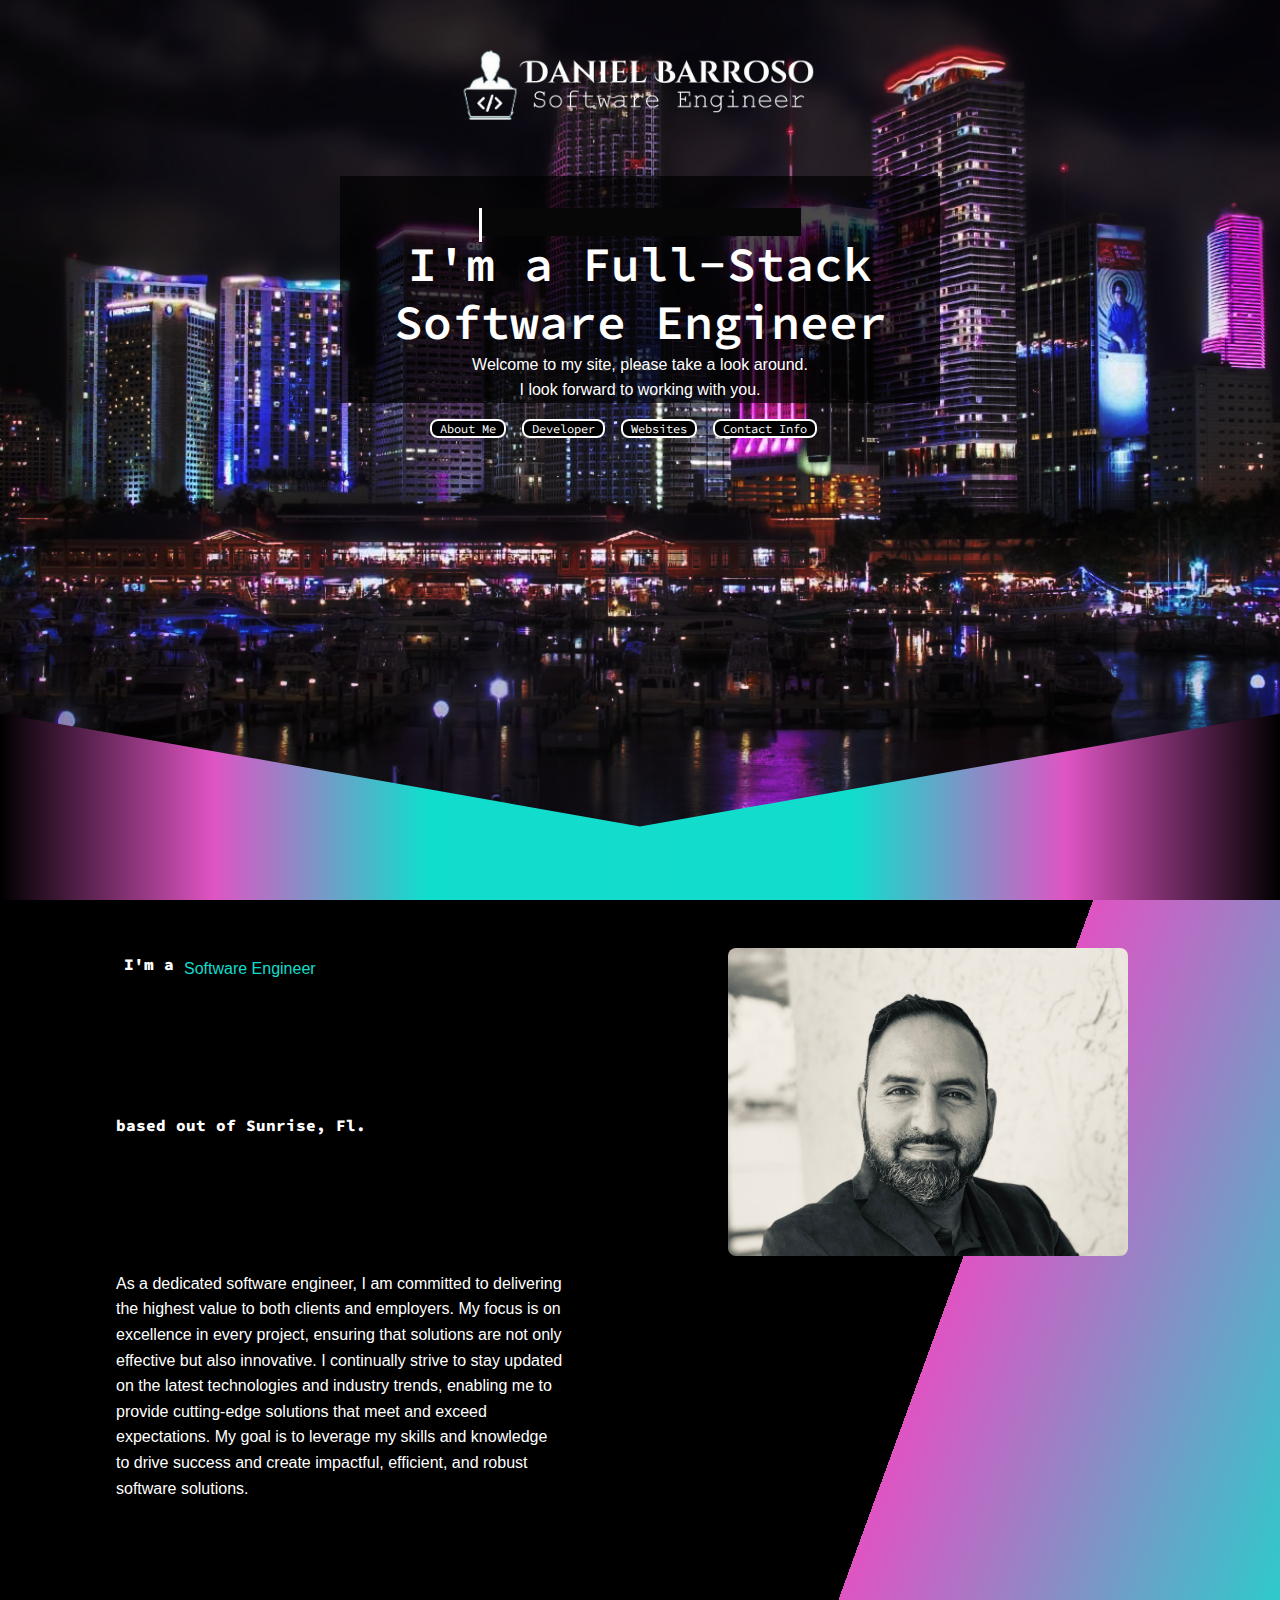
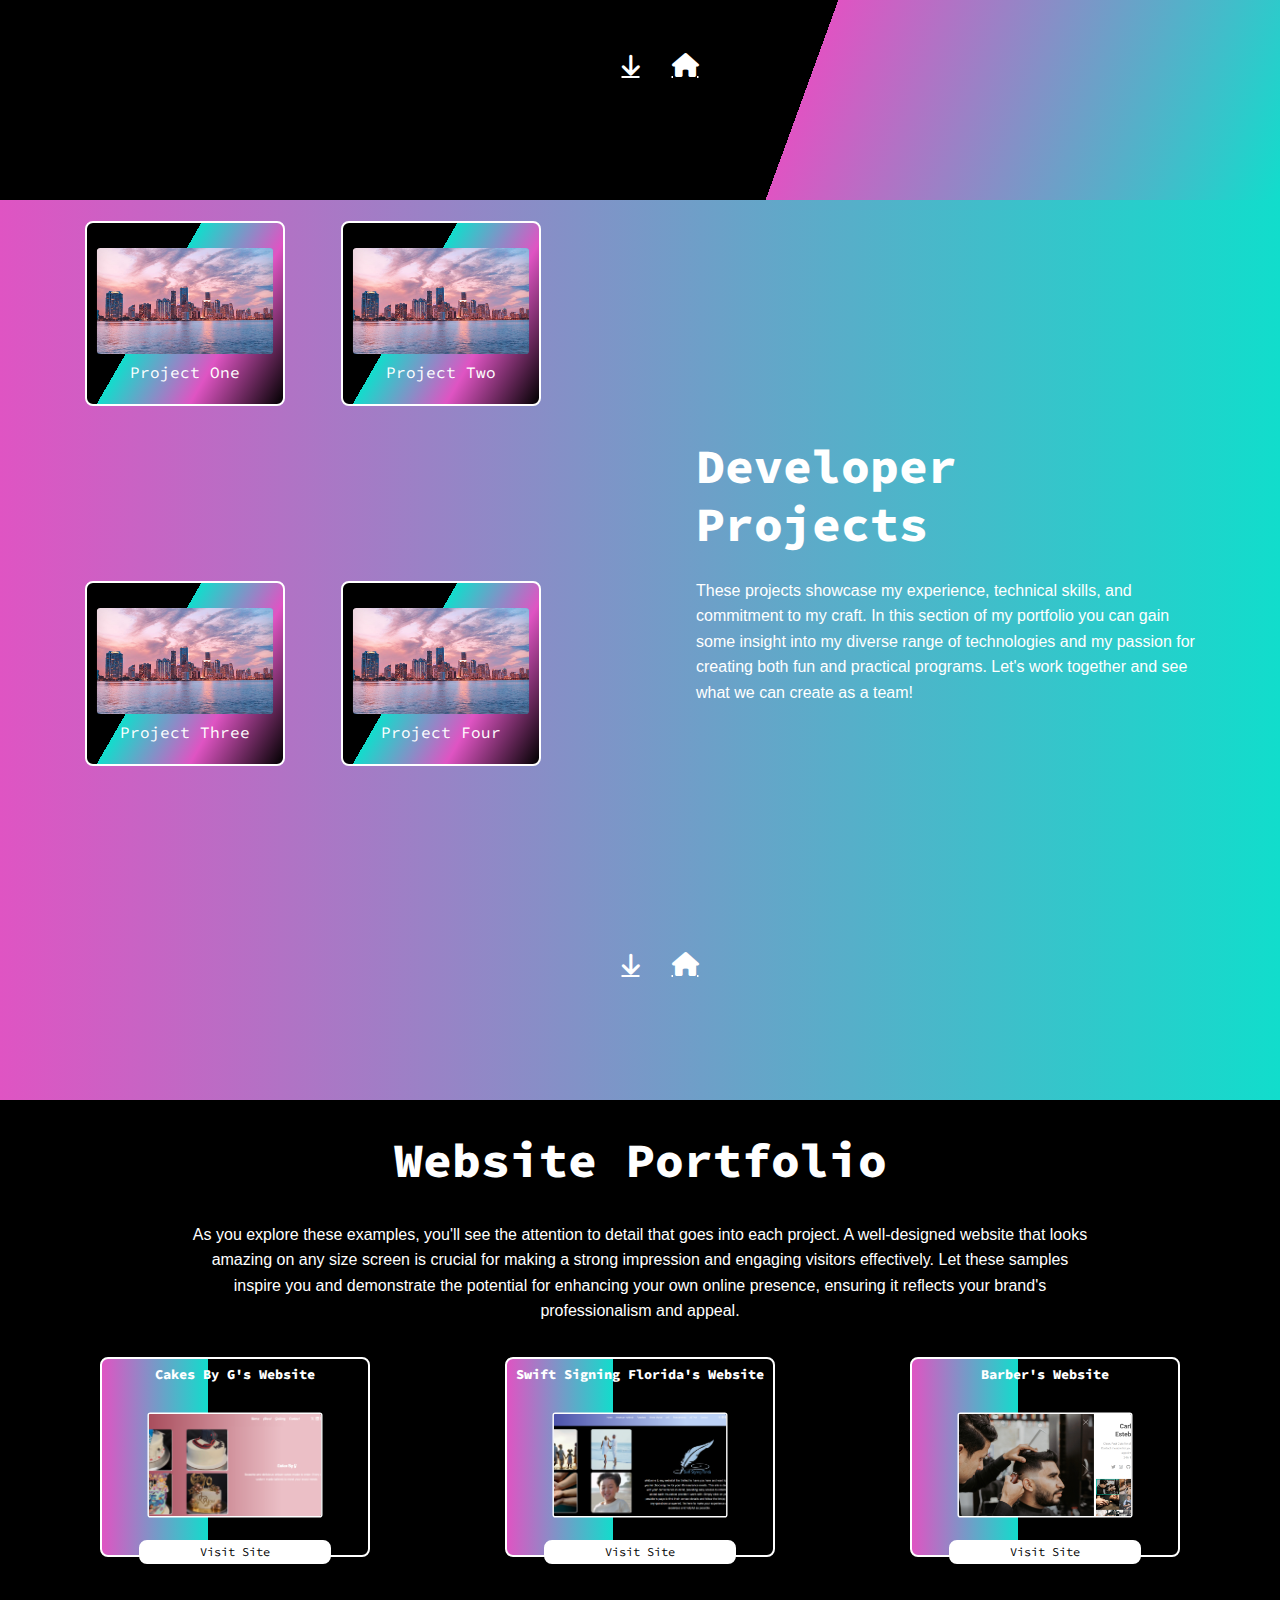
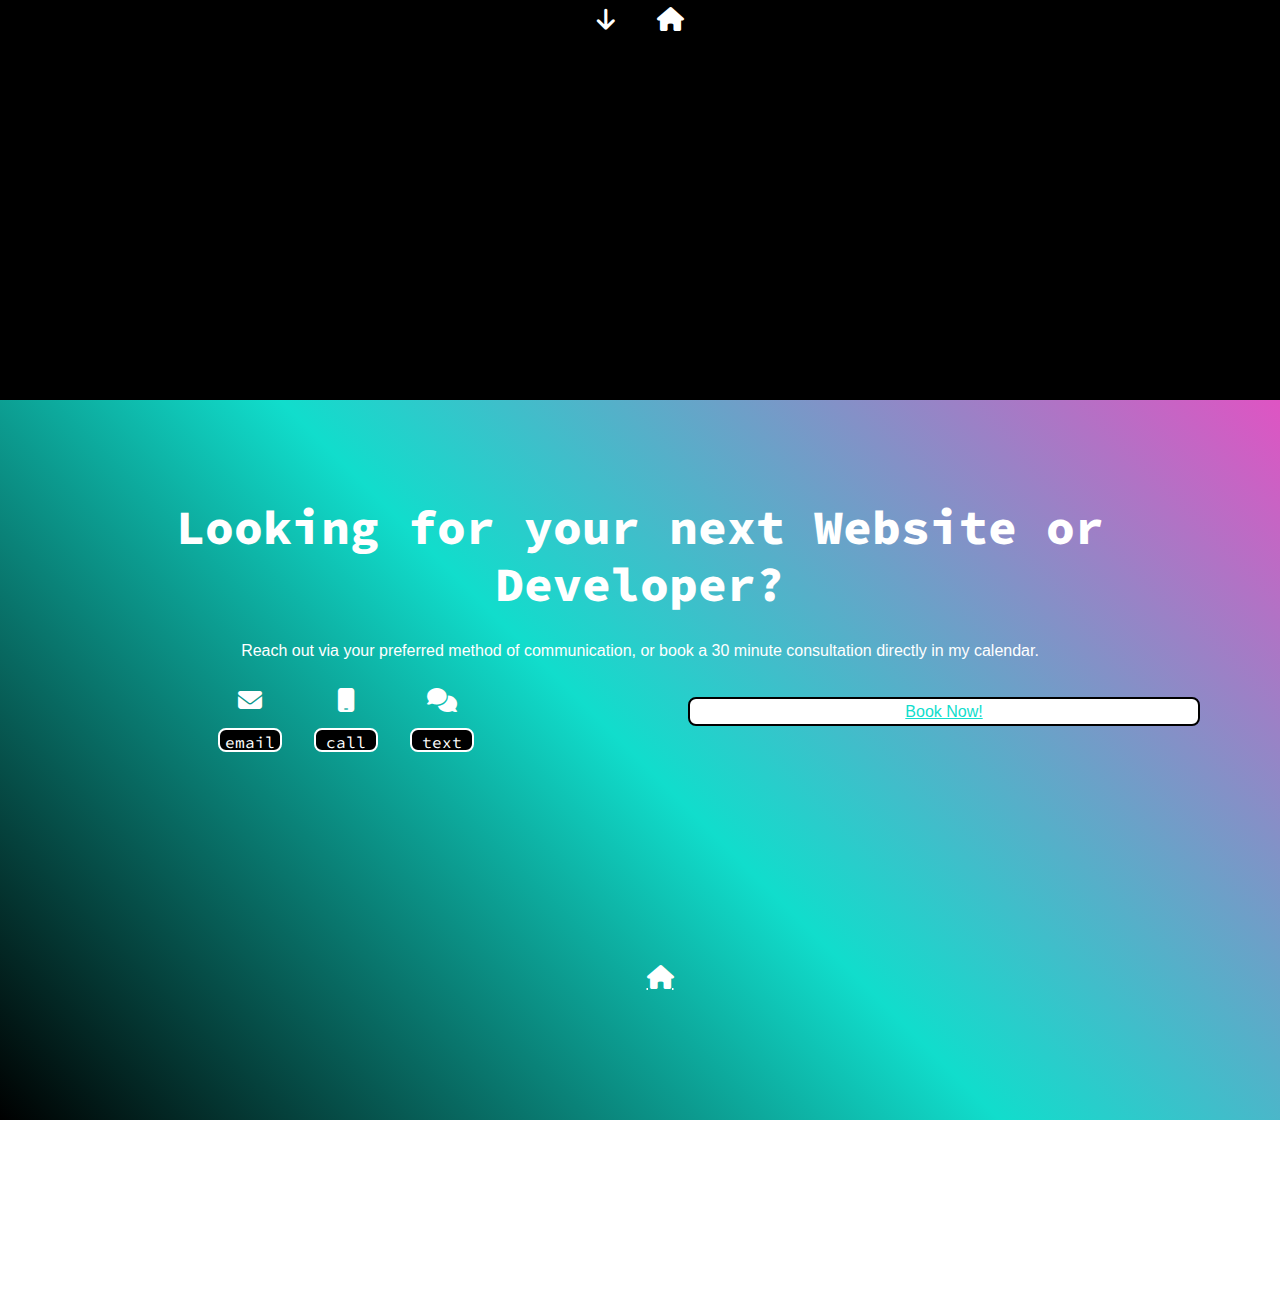
==== index.html @ e292f17e "updated 253pm 73124" ====
<!DOCTYPE HTML>
<html>
	<head>
		<title>Daniel Barroso Portfolio</title>
		<meta charset="utf-8" />
		<meta name="viewport" content="width=device-width, initial-scale=1, user-scalable=no" />
		<link rel="preconnect" href="https://fonts.googleapis.com">
		<link rel="preconnect" href="https://fonts.gstatic.com" crossorigin>
		<link href="https://fonts.googleapis.com/css2?family=Source+Code+Pro:wght@600&display=swap" rel="stylesheet">
		<link rel="stylesheet" href="https://cdnjs.cloudflare.com/ajax/libs/font-awesome/6.5.2/css/all.min.css">
		<link rel="stylesheet" href="main.css"/>
		<noscript><link rel="stylesheet" href="assets/css/noscript.css" /></noscript>
	</head>
	<body class="is-preload">

		<!-- Header -->
			<section id="header">
				<span class="myLogo"><img src="images/Software Engineer logo.png" alt=""></span>
				<div class="inner">
					<div class="flexColumn">
						<div id="typeWriterContainer">
							<h1 class="typeWriter">Hi, I'm Daniel Barroso.</h1>
							<h2>I'm a Full-Stack Software Engineer</h2>
						</div>
						<span>Welcome to my site, please take a look around.<br/>I look forward to working with you.</span>
					
					</div>
					<div>
						<ul class="actions buttonList desktopNav">
							<li><a href="#aboutMe" class="button scrolly">About Me</a></li>
							<li><a href="#developer" class="button scrolly">Developer</a></li>
							<li><a href="#website" class="button scrolly">Websites</a></li>
							<li><a href="#contactMe" class="button scrolly">Contact Info</a></li>
						</ul>
					</div>
				</div>
			</section>

		<!-- about me -->
			<section id="aboutMe">
				<div class="split">
					<div class="aboutMeLeft splitLeft">
						<div class="major autoText wrapper">
							<h2>I'm a</h2>
							<div class="words">
								<span id="teal">Software Engineer</span>
								<span id="pink">Full-Stack Developer</span>
								<span id="purple">Father</span>
								<span id="blue">Husband</span>
								<span id="teal">Website Developer</span>
								<span id="purple">Veteran</span>
								<span id="blue">Christian</span>
							</div>
								<!-- <span id="teal" style="--i:0" data-text="Software Engineer.">Software Engineer.</span>
								<span id="pink" class="tab" style="--i:1" data-text="Full-Stack Developer.">Full-Stack Developer.</span>
								<span id="purple" class="tab" style="--i:2" data-text="Father.">Father.</span>
								<span id="blue" class="tab"  style="--i:3" data-text="Husband.">Husband.</span>
								<span class="tab" style="--i:4" data-text="Website Developer.">Website Developer.<br/></span>
								<span class="tab" style="--i:5" data-text="Veteran.">Veteran.<br/></span>
								<span class="tab" style="--i:6" data-text="Christian.">Christian.<br/></span> -->
							
						</div>
						<h3>based out of Sunrise, Fl.</h3> 
						<p class="majorText">As a dedicated software engineer, I am committed to delivering the highest value to both clients and employers. My focus is on excellence in every project, ensuring that solutions are not only effective but also innovative. I continually strive to stay updated on the latest technologies and industry trends, enabling me to provide cutting-edge solutions that meet and exceed expectations. My goal is to leverage my skills and knowledge to drive success and create impactful, efficient, and robust software solutions.</p>
					</div>
					<div class="splitRight">
						<div class="imgContainer">
							<span class="image fit"><img src="images/dannyprofileimg2cropped.jpg" alt="" /></span>
						</div>
					</div>
				</div>
				<ul id="nextPageIcons">
					<li><a href="#developer" id="downArrow" class="fa fa-arrow-down"></a></li>
					<li><a href="#header" id="faHome" class="fa fa-home"></a></li>
				</ul>
			</section>

			<div class="borderShape"></div>

		<!-- developer -->
			<section id="developer" class="main style2">
				<div class="imageAndText split">
					<div class="developerContainer splitLeft">
						<div class="projectGrid">
							<div class="containerCard">
								<a href="#"><img class="cardImage" src="images/miamiSkyLine.jpg" alt="project1"></a>
								<div><a class="cardText" href="#">Project One</a>
								</div>
							</div>
							<div class="containerCard">
								<a href="#"><img class="cardImage" src="images/miamiSkyLine.jpg" alt="project1"></a>
								<div><a class="cardText" href="#">Project Two</a>
								</div>
							</div>
							<div class="containerCard">
								<a href="#"><img class="cardImage" src="images/miamiSkyLine.jpg" alt="project1"></a>
								<div><a class="cardText" href="#">Project Three</a>
								</div>
							</div>
							<div class="containerCard">
								<a href="#"><img class="cardImage" src="images/miamiSkyLine.jpg"a>
								<div><a class="cardText" href="#">Project Four</a>
								</div>
							</div>
						</div>
					</div>
					<div class="developerText splitRight">
						<h2 class="desktopNav">Developer Projects</h2>
						<p>These projects showcase my experience, technical skills, and commitment to my craft. In this section of my portfolio you can gain some insight into my diverse range of technologies and my passion for creating both fun and practical programs. Let's work together and see what we can create as a team!</p>
					</div>	
				</div>
				<ul id="nextPageIcons">
					<li><a href="#website" id="downArrow" class="fa fa-arrow-down"></a></li>
					<li><a href="#header" id="faHome" class="fa fa-home"></a></li>
				</ul>
			</section>

		<!-- website -->
			<section id="website">
				<div class="container">
					<header class="major">
						<h2>Website Portfolio</h2>
					</header>
					<p>As you explore these examples, you'll see the attention to detail that goes into each project. A well-designed website that looks amazing on any size screen is crucial for making a strong impression and engaging visitors effectively. Let these samples inspire you and demonstrate the potential for enhancing your own online presence, ensuring it reflects your brand's professionalism and appeal.  </p>
				<div class="portfolioGrid">
					<div class="websiteCard">
						<h3>Cakes By G's Website</h3></a>
						<a href="https://cakesbyg.netlify.app/"><span class="image fit"><img src="images/Screenshot 2024-07-19 142656.png" alt="" /></span></a>
						<a class="cardDescription" href="https://cakesbyg.netlify.app/">
						<a href="https://cakesbyg.netlify.app/" class="button">Visit Site</a>
					</div>
					<div class="websiteCard">
						<h3>Swift Signing Florida's Website</h3></a>
						<a href="https://swiftsigningfl.netlify.app/"><span class="image fit"><img src="images/Screenshot 2024-07-19 142632.png" alt="" /></span></a>
						<a class="cardDescription" href="https://swiftsigningfl.netlify.app/">
						<a href="https://swiftsigningfl.netlify.app/" class="button">Visit Site</a>
					</div>
					<div class="websiteCard">
						<h3>Barber's Website</h3></a>
						<a href="https://cutzbyc-low.netlify.app/"><span class="image fit"><img src="images/barberSiteImg.png" alt="" /></span></a>
						<a class="cardDescription" href="https://cutzbyc-low.netlify.app/">
						<a href="https://cutzbyc-low.netlify.app/" class="button">Visit Site</a>
					</div>
				</div>
				<div class="actions special arrowClass">
					<a href="#contactMe" id="downArrow" class="fa fa-arrow-down"></a>
					<a href="#header" id="faHome" class="fa fa-home"></a>
				</div>
			</section>

		<!-- contact me -->
			<section id="contactMe" class="main style2 special">
				<div class="container">
					<header class="major">
						<h2>Looking for your next Website or Developer?</h2>
					</header>
					<p>Reach out via your preferred method of communication, or book a 30 minute consultation directly in my calendar.</p>
					<div class="contactLinks">
						<div class="contactGrid">
							<ul class="actions special contactContainer">
								<li><i class="fa fa-envelope fa-4x faIcon"></i><a href="mailto:danny.develops@gmail.com" class="button wide buttons">email</a></li>
								<li><i class="fa fa-mobile fa-4x faIcon"></i><a href="tel:7868739593" class="button wide buttons">call</a></li>
								<li><i class="fa fa-comments fa-4x faIcon"></i><a href="sms:7868739593" class="button wide buttons">text</a></li>
							</ul>
						</div>
						<div class="calendar">
							<!-- Calendly inline widget begin --> 
							 <a href="https://calendly.com/dannydevelops82/consultation?primary_color=67d9c5"><span>Book Now!</span></a>
							 <div class="calendly-inline-widget" data-url="https://calendly.com/dannydevelops82/consultation?primary_color=67d9c5"></div> 
							 <script type="text/javascript" src="https://assets.calendly.com/assets/external/widget.js" async></script> <!-- Calendly inline widget end -->
						</div>
					</div>
				</div>
				<ul class="actions special">
					<li><a href="#header" id="faHome" class="fa fa-home"></a></li>
				</ul>
			</section>

	

		<!-- Footer -->
			<section id="footer">
				<a href="https://x.com/dannydevelops82" class="fa-brands fa-x-twitter fa-2x"><span class="label"></span></a>
				<a href="https://www.linkedin.com/in/daniel-barroso82/" class="fa-brands fa-linkedin fa-2x"><span class="label"></span></a>
				<a href="https://www.instagram.com/danny.develops" class="fa-brands fa-square-instagram fa-2x"><span class="label"></span></a>
				<a href="https://github.com/barroso2223" class="fa-brands fa-square-github fa-2x"><span class="label"></span></a>
				<ul class="copyright">
					<li>copyright&copy; 2024 Daniel Barroso</li>
				</ul> 
			</section>

		<!-- Scripts -->
			<script src="assets/js/jquery.min.js"></script>
			<script src="assets/js/jquery.scrolly.min.js"></script>
			<script src="assets/js/browser.min.js"></script>
			<script src="assets/js/breakpoints.min.js"></script>
			<script src="assets/js/util.js"></script>
			<script src="assets/js/main.js"></script>

	</body>
</html>
---- main.css ----
@import url("https://fonts.googleapis.com/css?family=Source+Sans+Pro:300,300italic,400,400italic");

:root {
	--clrThemePink: rgb(223, 84, 195);
	--clrThemeTeal: rgb(17, 221, 204);
	--clrMain100: white;
	--clrMain900: black;
	

	--ffTheme: "Source Code Pro", monospace, Helvetica, sans-serif;
	--ffAccent: Arial, Helvetica, sans-serif;

	--fsMain: clamp(.75rem, 3vw, 1rem);
	--fsSpecial: clamp(1rem, 3vw, 1.5rem);
	--fsSectionHeader: clamp(2rem, 6vw, 3rem);
	--fsContentHeader: clamp(1.5rem, 5vw, 2rem);
}

*,
*::before,
*::after {
    box-sizing: border-box;
}

body {
    font-family: var(--ffTheme);
    font-weight: 400;
    font-size: var(--fsMain);
    line-height: 1.6;
    color: var(--clrMain100);
}

body,
h1,
h2,
h3,
p { 
    margin: 0; 
	line-height: 1.6;
	color: var(--clrMain100);
} 

h1,
h2,
h3 {
    font-family: var(--ffTheme);
    font-weight: 800;
    line-height: 1.2;
}

h1,
h2 {
    font-size: var(--fsSectionHeader);
}

h3 {
    font-size: var(--fsContentHeader);
}

p, 
span {
    font-family: var(--ffAccent);
    font-size: var(--fsMain);
}

h2, 
h3,
p {
    margin-bottom: .5em;
}

.fa {
	color: var(--clrMain100);
}

.split {
	display: grid;
	grid-template-columns: repeat(auto-fit, minmax(300px, 1fr));
	gap: 3rem;
	max-width: 100dvw;
	min-height: 70dvh;
	padding: 0 2rem;
	margin: 0 auto;
}

.splitLeft,
.splitRight {
	max-width: 600px;
	padding: 0 2rem;
	margin: 0 auto;
}

.splitRight {
	margin-left: 2rem;
}

.imgContainer {
	width: clamp(300px, 40dvw, 600px);
	height: auto;
	border-radius: .5rem;
	margin: auto;
}

#nextPageIcons {
	display: flex;
	justify-content: center;
	margin: 0 auto;
	color: inherit;
}

img {
	width: 100%;
	height: 100%;
	object-fit: cover;
}

ul {
	text-decoration: none;
	list-style: none;
}

.button {
	width: 12rem;
	height: 1.5rem;
	border-radius: .5rem;
	border: 2px solid var(--clrMain100);
	background: var(--clrMain900);
	color: var(--clrMain100);
	text-decoration: none;
	list-style: none;
}

.button:hover {
	background: var(--clrMain100);
	color: var(--clrMain900);
}

/* Header */

#header {
	height: 100dvh;
	width: 100dvw;
	padding: 3em 0 3em 0 ;
	color: rgba(255, 255, 255, 0.75);background: rgb(44, 41, 41);
	background-image: url("./images/miaminights2.jpg");
	background-blend-mode: hard-light;background-size: cover;
	object-fit: cover;
	aspect-ratio: 16 / 9;
	overflow: hidden;
	position: relative;
	text-align: center;

}

#header:before {
	position: absolute;
	content: "";
	width: 50%;
	height: 200px;
	bottom: -70px;
	left: 0;
	background: linear-gradient(to right, var(--clrMain900), var(--clrThemePink), var(--clrThemeTeal), rgb(19, 220, 204) );
	transform: skewY(10deg);
	overflow: hidden;
}

#header:after {
	position: absolute;
	content: "";
	width: 50%;
	height: 200px;
	bottom: -70px;
	right: 0;
	background: linear-gradient(to right, rgb(19, 220, 204), var(--clrThemeTeal), var(--clrThemePink), var(--clrMain900));
	transform: skewY(-10deg);
	overflow: hidden;
}

#header .inner {
	display: grid;
}

.myLogo img {
	padding-bottom: 3rem;
	max-height: 120px;
	width: clamp(15rem, 30dvw, 30rem);
	object-fit: cover;
}

#header .inner {
	place-content: center;
	display: grid;
	text-align: center;
	justify-content: center;
	opacity: 1;
	position: relative;
	z-index: 1;
}

.flexColumn {
	padding-top: 2rem;
	color: white;
	text-align: center;
	position: relative;
	justify-content: center;
	flex-direction: column;
	align-items: center;
	display: flex;
	flex-wrap: wrap;
	z-index: 1000;
}

.flexColumn:before {
	content: "";
	position: absolute;
	background: black;
	opacity: .7;
	inset: 0;
	z-index: -1;
}
/* 
.flexColumn span {
	text-align: center;
	font-weight: 600;
	color: white;
	justify-content: center;
} */

.buttonList {
	max-width: 500px;
	margin: 1rem auto;
	font-size: .75rem;
	display: flex;
	flex-wrap: wrap;
	gap: 1rem;
}

.buttonList a {
	padding: 0 .5rem;
}

#typeWriterContainer {
	margin: 0 auto;
	max-width: 600px;
	justify-content: center;
	font-family: "Source Code Pro", monospace, Helvetica, sans-serif;
	display: grid;
	place-content: center;
	text-align: center;
	overflow: hidden;
}
#typeWriterContainer h2 {
	margin: 0 2rem;
	text-align: center;
	font-weight: 600;
	color: white;
	justify-content: center;
}
#typeWriterContainer h1 {
	font-size: var(--fsSpecial);
	width: fit-content;
	margin: 0 auto;
	font-family: "Source Code Pro", monospace, Arial, Helvetica, sans-serif;
	position: relative;
	text-align: center;
	color: white;
}
#typeWriterContainer h1:before,
#typeWriterContainer h1:after {
	content: '';
	position: absolute;
	top: 0;
	right: 0;
	bottom: 0;
	left: 0;
}
#typeWriterContainer h1:before {
	background: rgb(7, 7, 7);
	animation: typewriter 6s steps(23) 2s forwards;
}
#typeWriterContainer h1:after {
	width: .125em;
	background: white;
	height: 2.125rem;
	animation: typewriter 6s steps(23) 2s forwards, 
		blink 900ms infinite;
}
@keyframes typewriter {
	to {
		left: 100%;
	}
}
@keyframes blink {
	to {
		background: transparent;
	}
}

/* animate */

#aboutMe {
	padding: 3rem 2rem;
	min-height: 100dvh;
	width: 100dvw;
	display: grid;
	background: linear-gradient(110deg, var(--clrMain900) 68%,  var(--clrThemePink) 5%, var(--clrThemeTeal));
	color: var(--clrMain100);
}

#aboutMe .aboutMeLeft {
	color: var(--clrMain100);
	width: clamp(300px, 40dvw, 700px);
	display: grid;
}

#aboutMe .major h2 {
	box-sizing: content-box;
	position: relative;
	font-size: var(--fsMain);
	line-height: 1;
	color: var(--clrMain100);
	display: flex;	
	height: fit-content;
}

#aboutMe h3 {
	color: var(--clrMain100);
	font-size: var(--fsMain);
}

.majorText {
	color: var(--clrMain100);
}

#aboutMe #teal {
	color: var(--clrThemeTeal);
}

#aboutMe #pink {
	color: var(--clrThemePink);
}

#aboutMe #purple {
	color: rgb(169, 144, 203);
}

#aboutMe #blue {
	color: rgb(102, 187, 213);
}

.wrapper {
	box-sizing: content-box;
	font-size:  var(--fsSpecial);
	height: 1.5rem;
	padding: .5rem;
	display: flex;

}
.words {
	overflow: hidden;
	font-size: var(--fsSpecial);
}

.wrapper span {
	display: block;
	height: 100%;
	padding-left: 10px;
	animation: spinWords 15s infinite;
}

@keyframes spinWords{
	10% {
		transform: translateY(-112%);
	}
	25% {
		transform: translateY(-100%);
	}
	35% {
		transform: translateY(-212%);
	}
	50% {
		transform: translateY(-200%);
	}
	60% {
		transform: translateY(-312%);
	}
	75% {
		transform: translateY(-300%);
	}
	85% {
		transform: translateY(-412%);
	}
	100% {
		transform: translateY(-400%);
	}
}

/* .tab {
	margin-left: 5rem;
} */

/* #aboutMe .major h2 span {
	display: block;
	height: fit-content;
	font-weight: 600;
	font-size: var(--fsSpecial);
	position: relative;
	padding: 0 7px;
	color: var(--clrThemeTeal);
	animation: animation 12s infinite;
	/* animation: animation 21s infinite; */
	/* animation-delay: calc(-3s * var(--i));
} */

	/* @keyframes animation {
		0%{
			display: block;
		}
		25%,100% {
			display: none;
		}
	}  */ */

#aboutMe .imgContainer {
	padding: 1rem;
	display: grid;
	place-items: center;
	clip-path: circle(30%);
	padding-right: 2rem;
}

#aboutMe .imgContainer img {
	border-radius: .5rem;
	max-width: 400px;
	display: grid;
	place-items: center;
	overflow: hidden;
}

	
/* Main */

	.main {
		padding: 2em 0 4em 0 ;
		color: white;
	}

	/* .borderShape {
		position: relative;
	}

	.borderShape:before {
		position: absolute;
		content: "";
		width: 50%;
		height: 75px;
		top: -50px;
		left: 0;
		background: var(--clrMain900);
		transform: skewY(4deg);
		overflow: hidden;
	}
	
	.borderShape:after {
		position: absolute;
		content: "";
		width: 50%;
		height: 75px;
		top: -50px;
		right: 0;
		background: linear-gradient(110deg, var(--clrMain900) 9.6%, var(--clrThemePink) 5%, var(--clrThemeTeal));
		transform: skewY(-4deg);
		overflow: hidden;
	} */
	
	#developer {
		background: linear-gradient(to right, var(--clrThemePink), var(--clrThemeTeal));
		color: var(--clrMain100);
		min-height: 100dvh;
		width: 100dvw;
		padding: 1rem 1rem;
	}

	.developerText {
		margin: auto;
		max-width: 700px;
	}

	.projectGrid {
		display: grid;
		grid-template-columns: repeat(auto-fit, minmax(200px, 1fr));
		width: clamp(200px, 40dvw, 700px);
		min-height: 80dvh;
		padding: 5px;
		gap: 10px;
	}

	.containerCard {
		border: 2px solid var(--clrMain100);
		background: linear-gradient(120deg, var(--clrMain900) 38%, var(--clrThemeTeal) 15%, var(--clrThemePink), var(--clrMain900));
		display: flex;
		flex-direction: column;
		justify-content: center;
		width: 200px;
		height: 185px;
		border-radius: .5rem;
	}

	.containerCard img {
		width: 100%;
		height: 100%;
		object-fit: cover;
		scale: .9;
		border-radius: .25rem;
	}

	.cardText {
		display: grid;
		place-items: center;
		color: var(--clrMain100);
		text-decoration: none;
		list-style: none;
	}
	
	#website {
		min-height: 100dvh;
		width: 100dvw;
		padding: 2rem 2rem;
		background: black;
		background-size: cover;
		object-fit: contain;
	}

	#website header {
		margin: auto;
	}

	#website .container {
		display: flex;
		flex-direction: column;
		gap: .5rem;
	}

	#website p{
		text-align: center;
		color: white;
		margin: auto;
		max-width: 900px;
	}

	#website .portfolioGrid {
		display: grid;
		grid-template-columns: repeat(auto-fit, minmax(300px, 1fr));
		min-height: 250px;
		place-items: center;
	}

	.websiteCard {
		border: 2px solid var(--clrMain100);
		max-width: 300px;
		height: 200px;
		border-radius: .5rem;
		background: linear-gradient(to right, var(--clrThemePink), var(--clrThemeTeal) 40%, black 5% );
		padding: .5rem;
		margin: 1rem auto;
		display: grid;
		place-items: center;
		margin-bottom: 1rem
	}

	.websiteCard img {
		border: 2px solid var(--clrMain100);
		border-radius: .25rem;
		width: 250px;
		height: 150px;
		object-fit: cover;
		scale: .7;
	}
	.websiteCard a, .websiteCard ul, .websiteCard span {
		text-decoration: none;
		outline: none;
		display: grid;
		place-items: center;
	}

	.websiteCard .button {
		margin: 0 auto;
		border: 2px solid var(--clrMain100);
		background: var(--clrMain100);
		color: var(--clrMain900);
		font-size: .75rem;
		padding-top: -2rem;
	}
	
	.websiteCard .button:hover {
		margin: 0 auto;
		border: 2px solid var(--clrMain100);
		background: var(--clrMain900);
		color: var(--clrMain100);
	}
	
	.websiteCard h3 {
		text-align: center;
		font-size: .85rem;
		color: var(--clrMain100);
		max-width: 100%;
		display: grid;
		place-items: center;
	}

	#website .arrowClass a {
		text-decoration: none;
		height: 3dvh;
	}
	.arrowClass {
		height: 3dvh;
		margin: auto;
	}
	#contactMe {
		color: var(--clrMain100);
		background: linear-gradient(45deg, black, var(--clrThemeTeal), var(--clrThemePink));
		min-height: 80dvh;
		width: 100dvw;
		padding: .5rem 2rem;
		display: grid;
		text-align: center;
		place-items: center;
		position: relative;
	}
	#contactMe::before {
		content: "";
		position: absolute;
		background-image: url("/images/homePage.png");
		background-size: cover;
		opacity: .5;
	}

	.contactContainer {
		display: flex;
		margin: 0 auto;
		place-items: center;
	}

	.contactContainer .fa {
		display: flex;
		flex-direction: column;
	}

	.fa {
		color: var(--clrMain100);
		font-size: 1.5rem;
		margin: 1rem;
		place-content: center;
		text-align: center;
	}

	.contactLinks {
		display: grid;	
		grid-template-columns: repeat(auto-fit, minmax(300px, 1fr));
		place-items: center;
	}
	
	.contactGrid {
		width: 300px;
		display: flex;
		padding-right: .5rem;
		margin-right: 3rem;
	}

	.contactGrid .buttons {
		width: 4rem;
		height: 1.5rem;
		gap: .5rem;
	}

	.contactGrid li {
		display: flex;
		flex-direction: column;
		margin: 0 1rem;
	}

	.calendar {
		width: clamp(300px, 40dvw, 600px);
		max-height: 500px;
		background: var(--clrMain100);
		border: 2px solid var(--clrMain900);
		border-radius: .5rem;
		margin: 1rem 2rem;
		place-items: center;
	}

	.calendar a {
		color: var(--clrThemeTeal);
	}

	/* hambrgerMenu */
	/* #hamurgerNav {
		dislay: none;
	

  	.hambrgerMenu{
		postion: relative;
		dislay: inline-block;
	

  	.hambrgerIcon{
		dislay: flex;
		fle-direction: column;
		jusify-content: space-between;
		heiht: 24px;
		widh: 30px;
		curor: pointer;
	

  	.hambrgerIcon span{
		widh: 100%;
		heiht: 2px;
		bacground-color: var(--clrThemePink);
		trasition: all 0.3 ease-in-out;
	

  	.menuinks{
		postion: absolute;
		top 100%;
		rigt: 0;
		bacground-color: white;
		opaity: 50%;
		widh: fit-content;
		maxheight: 0;
		oveflow: hidden;
		trasition: all 0.3 ease-in-out;
  	}
	
  	.menuLinks a{
		display: block;
		padding: 10px;
		text-align: center;
		color: var(--clrThemeTeal);
		text-decoration: none;
		transition: all 0.3 ease-in-out;
  	}
	
  	.menuLinks li{
		list-style: none;
  	}
	
  	.menuLinks.open{
		max-height: 250px;
  	}
	
  	.menuLinks.open a:hover{
		text-decoration: underline;
		color: var(--clrThemeTeal);
  	}
	
  	.hamburgerIcon.open span:first-child {
		transform: rotate(45deg) translate(10px, 5px);
  	}
	
  	.hamburgerIcon.open span:nth-child(2) {
		opacity: 0;
  	}
	
  	.hamburgerIcon.open span:last-child {
		transform: rotate(-45deg) translate(10px, -5px);
  	}
	
  	.hamburgerIcon span:first-child{
		transform: none;
  	}
	
  	.hamburgerIcon span:nth-child(2) {
		opacity: 1;
  	}
	
  	.hamburgerIcon span:last-child{
		transform: none;
  	}

  	@media (min-width: 601px) {
		#desktopNav {
		  display: none;
		}
		#hamburgerNav  {
		  display: none;
		}
  	}
  	 */
  	/* @media screen and (max-width: 600px) {
		#desktopNav {
		  display: none;
		}

		.myLogo {
			width: 50%;
		}

		.aboutMe {
			background: linear-gradient(to right, black 60%, var(--clrThemeTeal) 75%, var(--clrThemePink));
			width: 100dvw;
		}

		#aboutMe .autoText h2  {
			font-weight: 200;
			line-height: 1.2;
		}

		#aboutMe .autoText h2 span {
			line-height: 1.2;
			font-weight: 600;
		}
		#developer {
			height: 145dvh;
			width: 100dvw;
			margin: 2rem .5rem;
		}

		#downArrow, #faHome {
			display: none;
		}

		.desktopNav {
			transform: rotate(-90deg);
		}

		#developer .imageAndText {
			display: grid;
			grid-template-columns: 1fr;
		}

		#developer .imageAndText .projectGrid{
			display: flex;
			flex-wrap: wrap;
			box-sizing: border-box;
			align-items: stretch;
			aspect-ratio: 16/9;
			justify-content: center;
		}
		.developerContainer, .developerText {
			flex: 1;
			justify-content: center;
			width: fit-content;
			padding-top: 2rem;
		}
		.developerContainer, .containerCard {
			width: 80dvw;
			justify-content: center;
		}

		#website {
			height: 125dvh;
			width: 100dvw;
			display: grid;
			grid-auto-columns: 90%;
			grid-auto-flow: row;
			justify-content: center;
			align-items: center;
		}

		#website .container {
			border: 2px sold white;
			display: flex;
			width: 100dvw;
			flex-basis: 100%;
			flex direction: column;
			justify-content: center;
		}

		#website p {
			display: none;
		}

		#website h2 {
			transform: rotate(-90deg);
			width: fit-content;
			margin-left: -6rem;
			margin-top: 8rem;
		}

		.portfolioGrid {
			width: 100%;
			display: grid;
			padding-top: 3rem;
			height: 30%;
			justify-content: center;
			place-content: center;
			line-gap-override: 1fr;
		}

		.websiteCard {
			top: 0;
			left: 0;
			border: 2px sold white;
			height: 90%;
			width: 60dvw;
			padding-top: 2rem;
			justify-content: center;
			place-content: center;
			margin-left: -5rem;
		}

		#contactMe {
			height: 90dvh;
		}

		#contactMe .buttons {
			width: 6rem;
			height: min-content;
		}

		#footer {
			height: 10dvh;
			background-size: cover;
			background-repeat: no-repeat;
		}

  	}

  	@media (min-width: ) and (max-width: 1000px) {
		#desktopNav {
		  display: none;
		}
		#hamburgerNav {
		  display: none;
		}

		#developer .imageAndText {
			display: flex;
		}

		.developerContainer, .developerText {
			flex: 1;
		}
  	} */


/* Footer */

#footer {
	min-height: 20dvh;
	width: 100dvw;
	padding: 2em 0 2em 0 ;
	color: var(--clrMain100);
	background-image: url("./images/miaminights2.jpg");
	overflow: hidden;
	background-repeat: no-repeat;
	background-attachment: fixed;
	background-size: cover;
	text-align: center;
	margin-bottom: 1rem;
	z-index: 1000;
}

#footer:before {
	content: "";
	position: absolute;
	background: var(--clrMain900);
	opacity: .7;
	z-index: -1;
}

#footer a {
	list-style: none;
	text-decoration: none;
	color: var(--clrMain100);
	margin: 0 1rem;
}
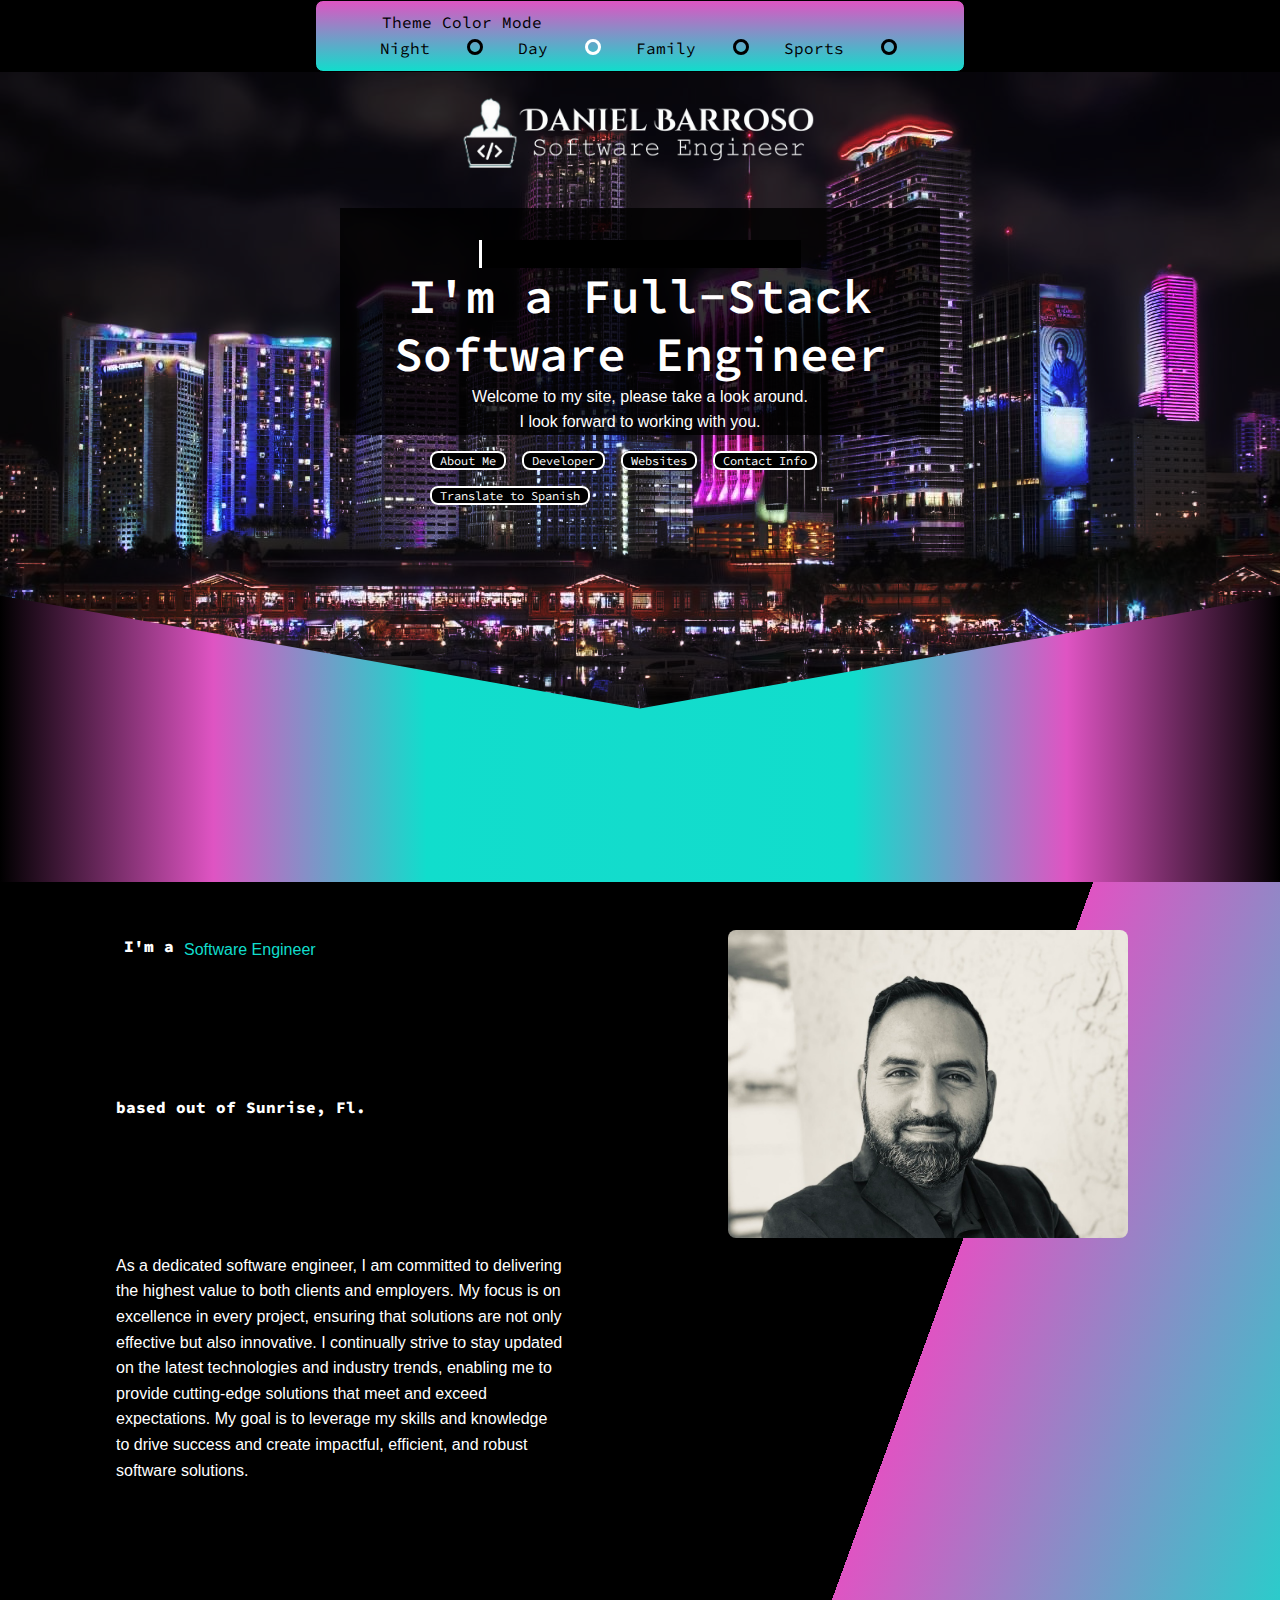
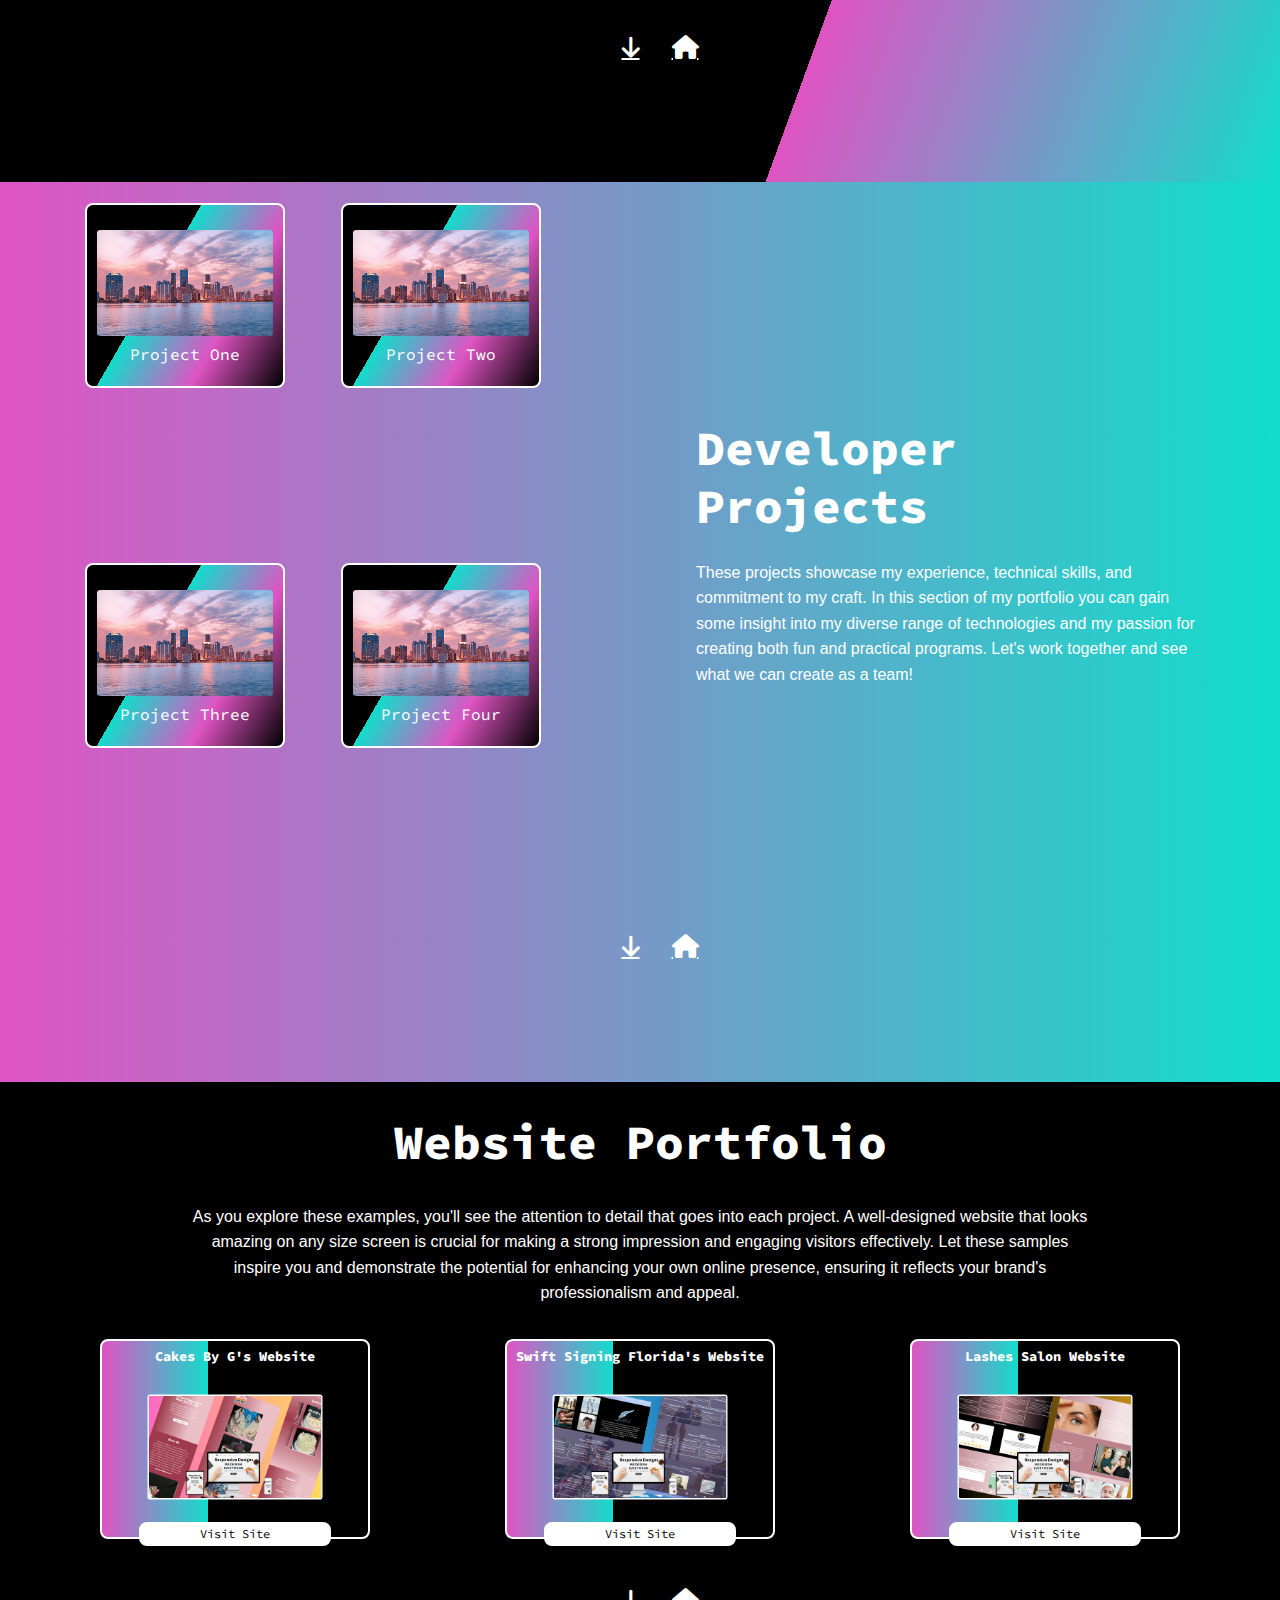
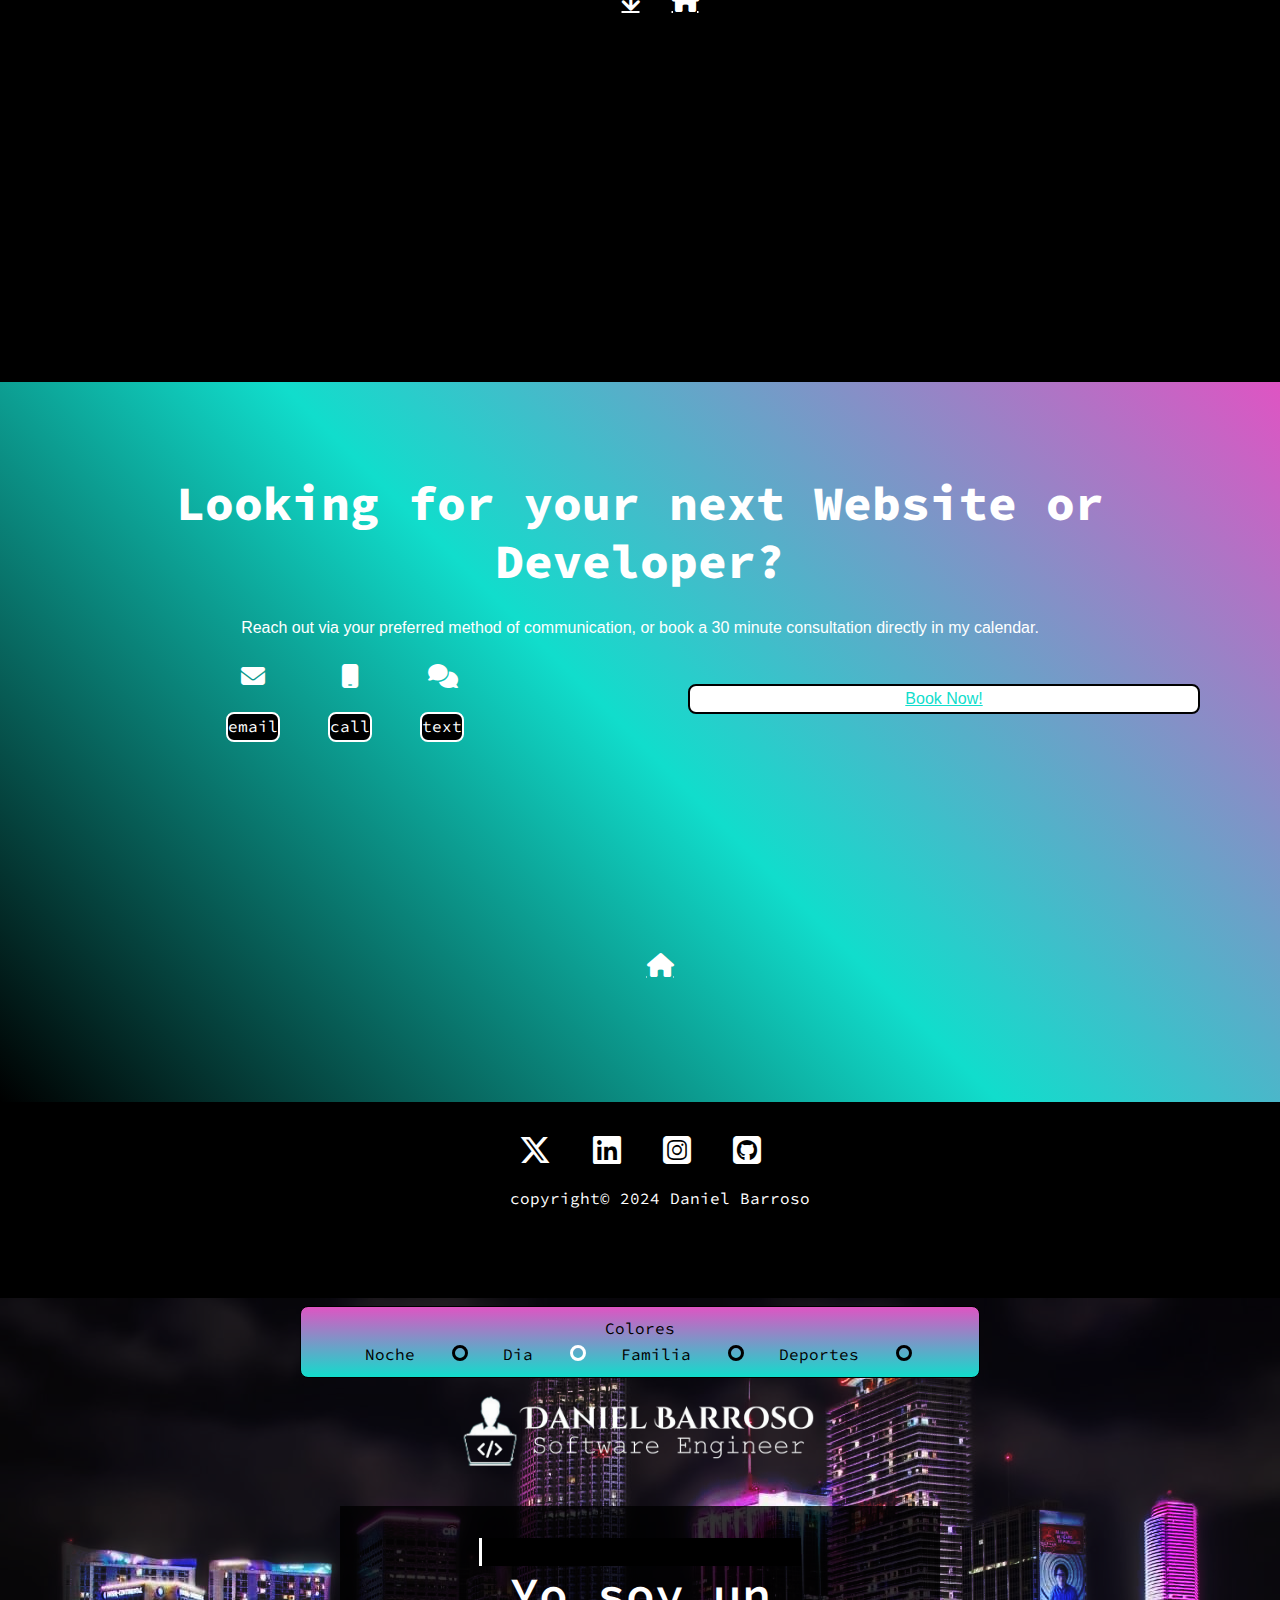
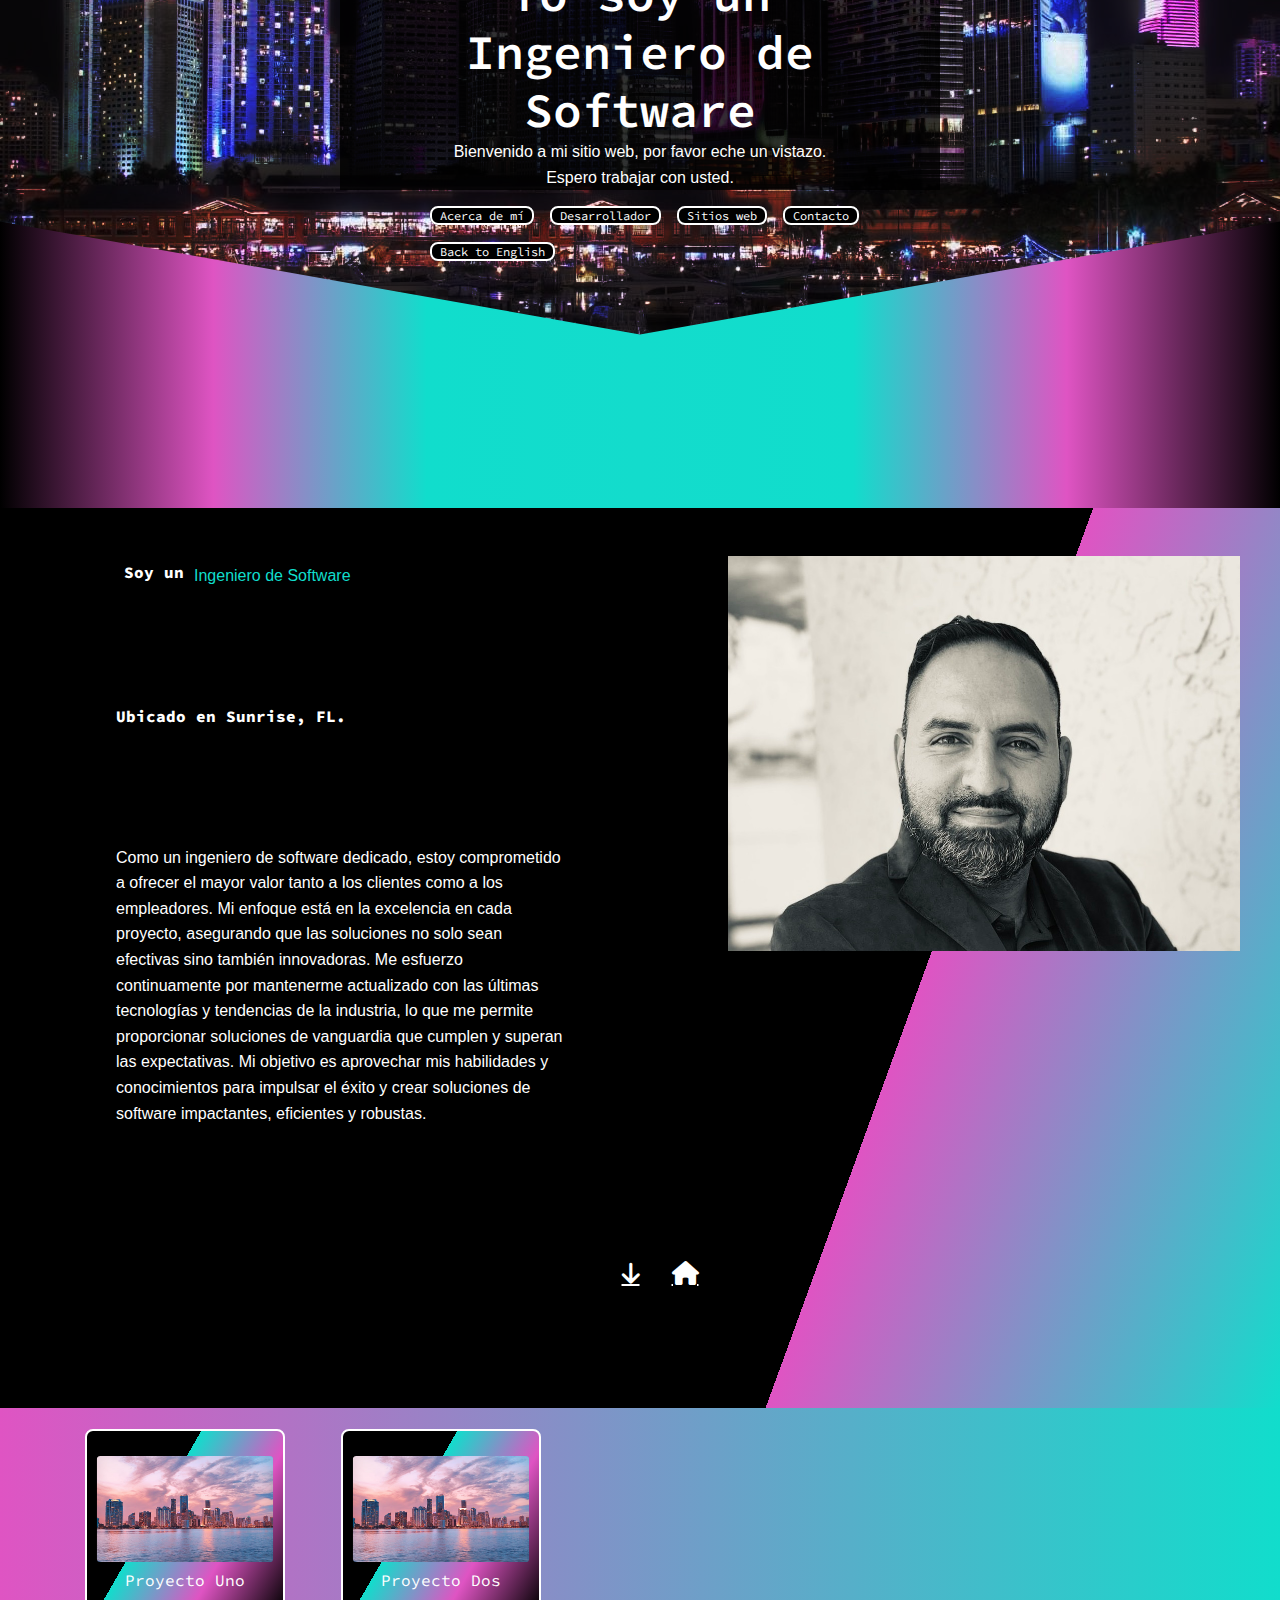
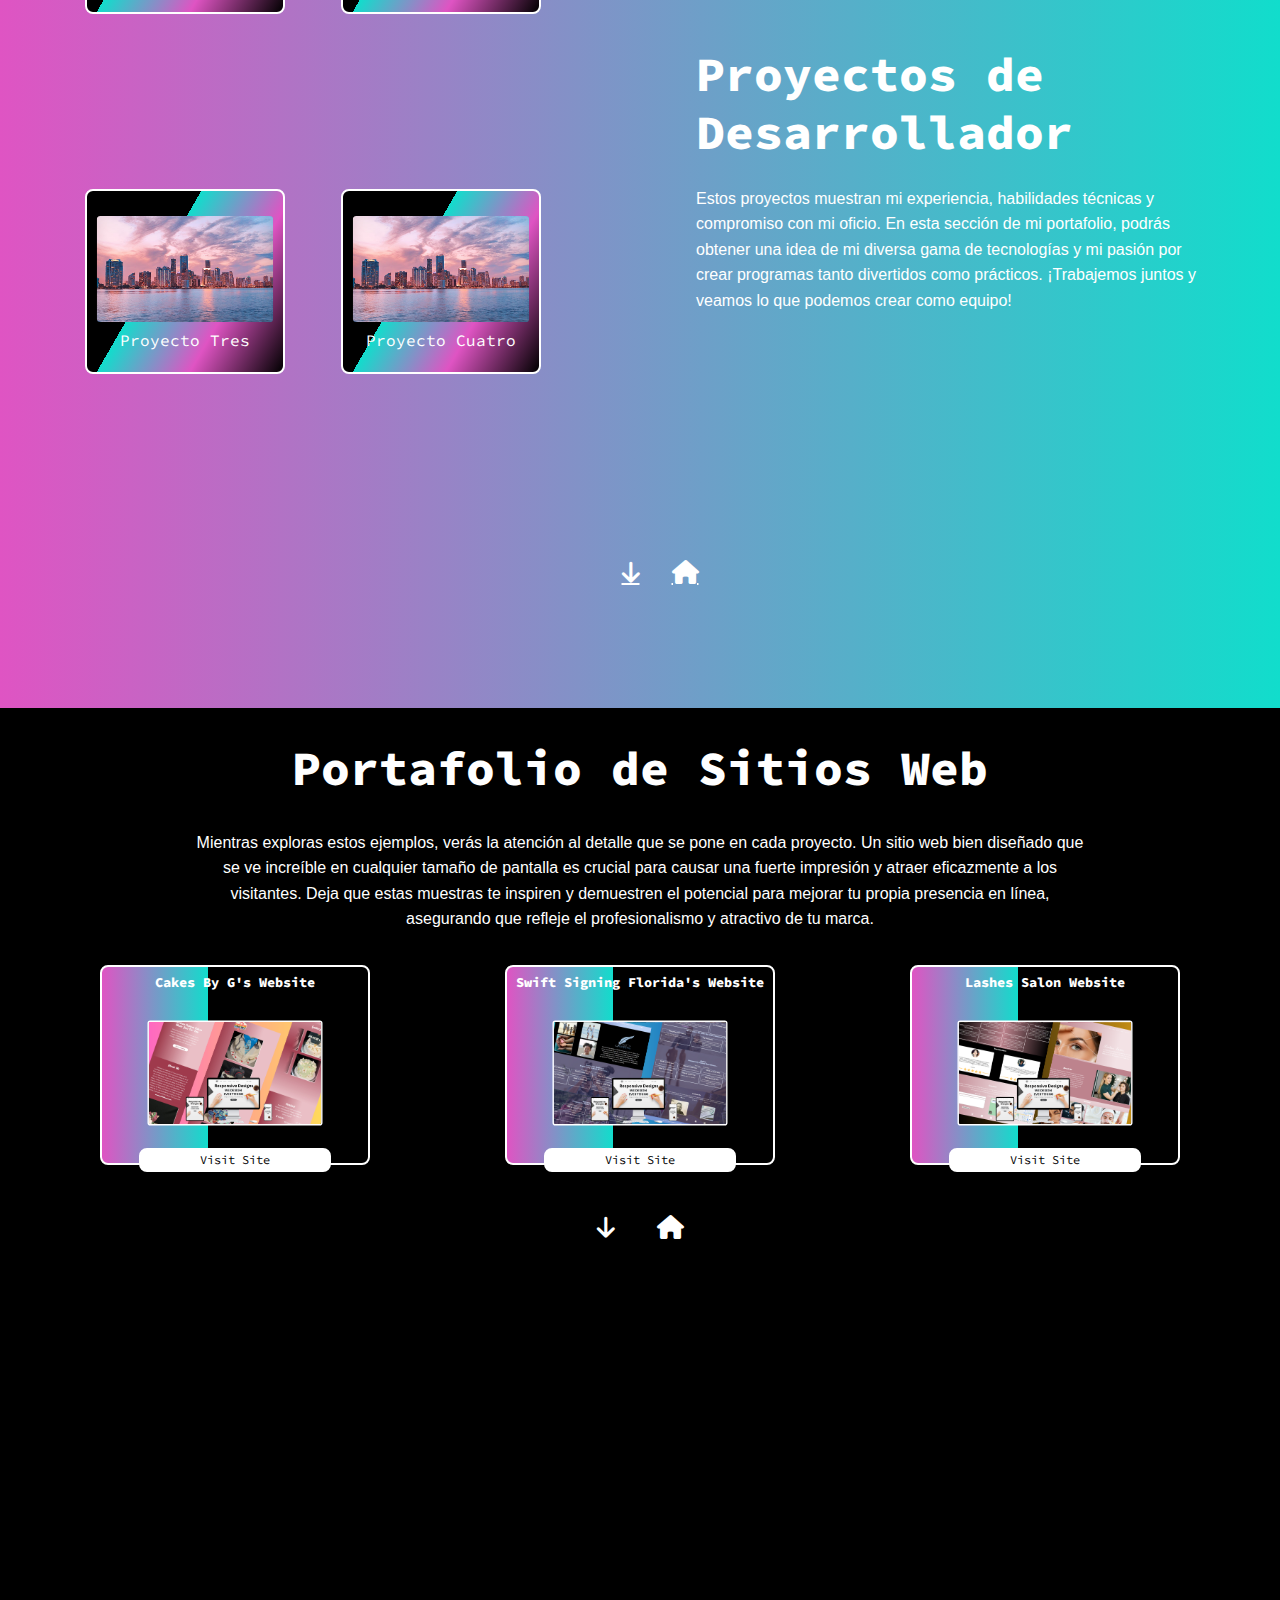
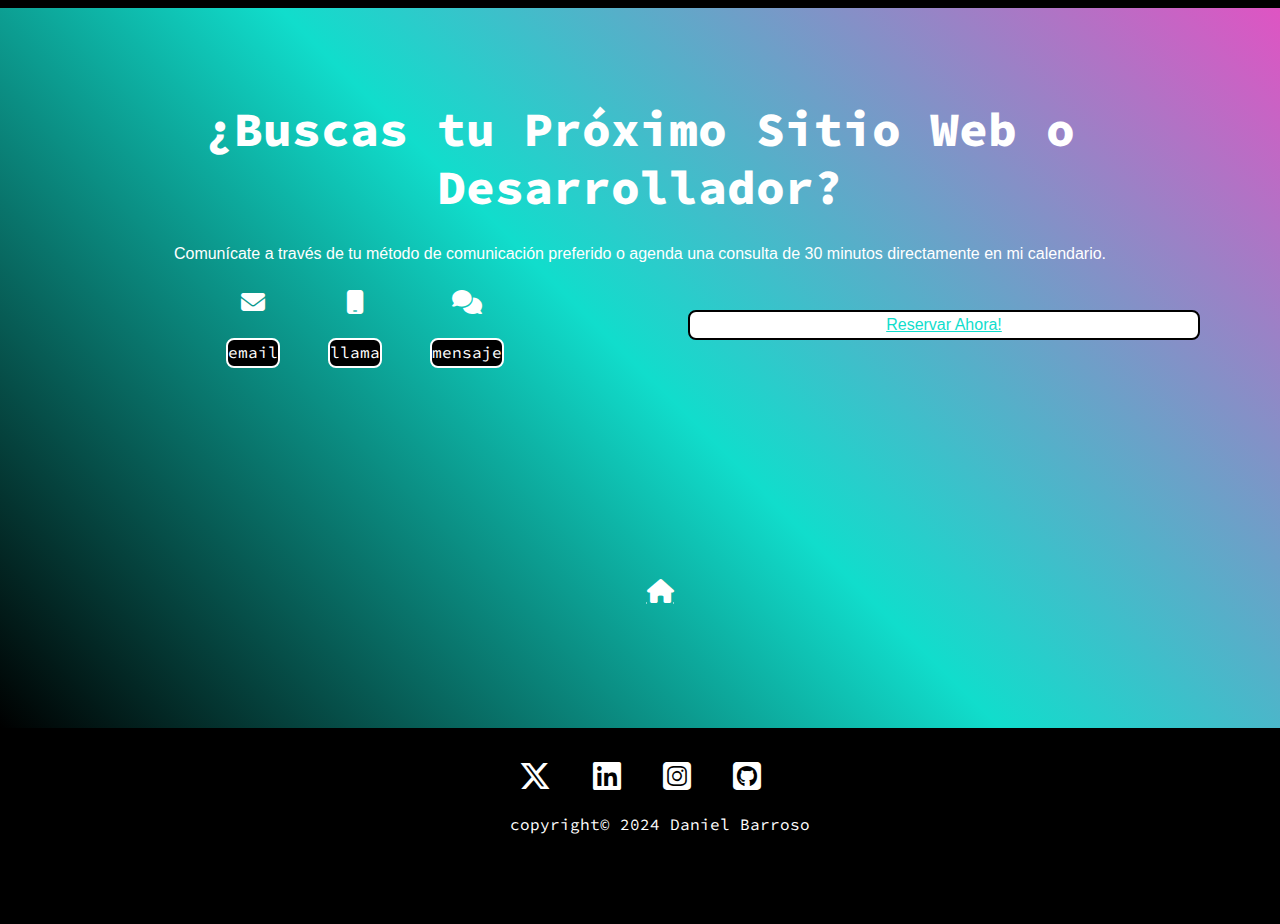
==== commit 049438ef: "updated 8724 at 1039am" ====
--- a/index.html
+++ b/index.html
@@ -3,6 +3,7 @@
 	<head>
 		<title>Daniel Barroso Portfolio</title>
 		<meta charset="utf-8" />
+		<meta http-equiv="content-type" content="text/html;charset=utf-8" />
 		<meta name="viewport" content="width=device-width, initial-scale=1, user-scalable=no" />
 		<link rel="preconnect" href="https://fonts.googleapis.com">
 		<link rel="preconnect" href="https://fonts.gstatic.com" crossorigin>
@@ -10,11 +11,33 @@
 		<link rel="stylesheet" href="https://cdnjs.cloudflare.com/ajax/libs/font-awesome/6.5.2/css/all.min.css">
 		<link rel="stylesheet" href="main.css"/>
 		<noscript><link rel="stylesheet" href="assets/css/noscript.css" /></noscript>
+		<script src="/main.js"></script>
 	</head>
 	<body class="is-preload">
-
 		<!-- Header -->
-			<section id="header">
+	
+		<main class="hidden default original">
+			<header id="selector">
+				<form action="">
+					<fieldset>
+						<legend>Theme Color Mode</legend>
+						<label for="theme">Night</label>
+						<input type="radio" name="theme" id="dark" checked>
+						<label for="theme">Day</label>
+						<input type="radio" name="theme" id="light">
+						<label for="theme">Family</label>
+						<input type="radio" name="theme" id="Family">
+						<label for="theme">Sports</label>
+						<input type="radio" name="theme" id="Sports">
+					</fieldset>
+				</form>
+				<!-- <div class="languageButtons">
+					<span id="englishButton">English</span>
+					<span id="spanishButton">Espa&ntilde;ol</span>
+				</div> -->
+			</header>
+			<section id="home">
+				
 				<span class="myLogo"><img src="images/Software Engineer logo.png" alt=""></span>
 				<div class="inner">
 					<div class="flexColumn">
@@ -31,6 +54,7 @@
 							<li><a href="#developer" class="button scrolly">Developer</a></li>
 							<li><a href="#website" class="button scrolly">Websites</a></li>
 							<li><a href="#contactMe" class="button scrolly">Contact Info</a></li>
+							<li><a href="#change" class="button scrolly">Translate to Spanish</a></li>
 						</ul>
 					</div>
 				</div>
@@ -71,7 +95,7 @@
 				</div>
 				<ul id="nextPageIcons">
 					<li><a href="#developer" id="downArrow" class="fa fa-arrow-down"></a></li>
-					<li><a href="#header" id="faHome" class="fa fa-home"></a></li>
+					<li><a href="#home" id="faHome" class="fa fa-home"></a></li>
 				</ul>
 			</section>
 
@@ -111,7 +135,7 @@
 				</div>
 				<ul id="nextPageIcons">
 					<li><a href="#website" id="downArrow" class="fa fa-arrow-down"></a></li>
-					<li><a href="#header" id="faHome" class="fa fa-home"></a></li>
+					<li><a href="#home" id="faHome" class="fa fa-home"></a></li>
 				</ul>
 			</section>
 
@@ -122,30 +146,30 @@
 						<h2>Website Portfolio</h2>
 					</header>
 					<p>As you explore these examples, you'll see the attention to detail that goes into each project. A well-designed website that looks amazing on any size screen is crucial for making a strong impression and engaging visitors effectively. Let these samples inspire you and demonstrate the potential for enhancing your own online presence, ensuring it reflects your brand's professionalism and appeal.  </p>
-				<div class="portfolioGrid">
-					<div class="websiteCard">
-						<h3>Cakes By G's Website</h3></a>
-						<a href="https://cakesbyg.netlify.app/"><span class="image fit"><img src="images/Screenshot 2024-07-19 142656.png" alt="" /></span></a>
-						<a class="cardDescription" href="https://cakesbyg.netlify.app/">
-						<a href="https://cakesbyg.netlify.app/" class="button">Visit Site</a>
-					</div>
-					<div class="websiteCard">
-						<h3>Swift Signing Florida's Website</h3></a>
-						<a href="https://swiftsigningfl.netlify.app/"><span class="image fit"><img src="images/Screenshot 2024-07-19 142632.png" alt="" /></span></a>
-						<a class="cardDescription" href="https://swiftsigningfl.netlify.app/">
-						<a href="https://swiftsigningfl.netlify.app/" class="button">Visit Site</a>
-					</div>
-					<div class="websiteCard">
-						<h3>Barber's Website</h3></a>
-						<a href="https://cutzbyc-low.netlify.app/"><span class="image fit"><img src="images/barberSiteImg.png" alt="" /></span></a>
-						<a class="cardDescription" href="https://cutzbyc-low.netlify.app/">
-						<a href="https://cutzbyc-low.netlify.app/" class="button">Visit Site</a>
-					</div>
-				</div>
-				<div class="actions special arrowClass">
-					<a href="#contactMe" id="downArrow" class="fa fa-arrow-down"></a>
-					<a href="#header" id="faHome" class="fa fa-home"></a>
-				</div>
+					<div class="portfolioGrid">
+						<div class="websiteCard">
+							<h3>Cakes By G's Website</h3></a>
+							<a href="https://cakesbyg.netlify.app/" target="_blank" rel="noopener"><span class="image fit"><img src="images/2_1.png" alt="" /></span></a>
+							<a class="cardDescription" href="https://cakesbyg.netlify.app/" target="_blank" rel="noopener">
+							<a href="https://cakesbyg.netlify.app/" target="_blank" rel="noopener" class="button">Visit Site</a>
+						</div>
+						<div class="websiteCard">
+							<h3>Swift Signing Florida's Website</h3></a>
+							<a href="https://swiftsigningfl.netlify.app/" target="_blank" rel="noopener"><span class="image fit"><img src="images/4.png" alt="" /></span></a>
+							<a class="cardDescription" href="https://swiftsigningfl.netlify.app/" target="_blank" rel="noopener">
+							<a href="https://swiftsigningfl.netlify.app/" target="_blank" rel="noopener" class="button">Visit Site</a>
+						</div>
+						<div class="websiteCard">
+							<h3>Lashes Salon Website</h3></a>
+							<a href="https://lashessalon.netlify.app/" target="_blank" rel="noopener"><span class="image fit"><img src="images/3_1.png" alt="" /></span></a>
+							<a class="cardDescription" href="https://lashessalon.netlify.app/" target="_blank" rel="noopener">
+							<a href="https://lashessalon.netlify.app/" target="_blank" rel="noopener" class="button">Visit Site</a>
+						</div>
+					</div>
+					<ul id="nextPageIcons">
+						<li><a href="#contactMe" id="downArrow" class="fa fa-arrow-down"></a></li>
+						<li><a href="#home" id="faHome" class="fa fa-home"></a></li>
+					</ul>
 			</section>
 
 		<!-- contact me -->
@@ -158,44 +182,235 @@
 					<div class="contactLinks">
 						<div class="contactGrid">
 							<ul class="actions special contactContainer">
-								<li><i class="fa fa-envelope fa-4x faIcon"></i><a href="mailto:danny.develops@gmail.com" class="button wide buttons">email</a></li>
-								<li><i class="fa fa-mobile fa-4x faIcon"></i><a href="tel:7868739593" class="button wide buttons">call</a></li>
-								<li><i class="fa fa-comments fa-4x faIcon"></i><a href="sms:7868739593" class="button wide buttons">text</a></li>
+								<li><i class="fa fa-envelope fa-4x faIcon"></i><a href="mailto:danny.develops@gmail.com" target="_blank" rel="noopener" class="button wide buttons">email</a></li>
+								<li><i class="fa fa-mobile fa-4x faIcon"></i><a href="tel:7868739593" target="_blank" rel="noopener" class="button wide buttons">call</a></li>
+								<li><i class="fa fa-comments fa-4x faIcon"></i><a href="sms:7868739593" target="_blank" rel="noopener" class="button wide buttons">text</a></li>
 							</ul>
 						</div>
 						<div class="calendar">
 							<!-- Calendly inline widget begin --> 
-							 <a href="https://calendly.com/dannydevelops82/consultation?primary_color=67d9c5"><span>Book Now!</span></a>
-							 <div class="calendly-inline-widget" data-url="https://calendly.com/dannydevelops82/consultation?primary_color=67d9c5"></div> 
-							 <script type="text/javascript" src="https://assets.calendly.com/assets/external/widget.js" async></script> <!-- Calendly inline widget end -->
+							 <a href="https://calendly.com/dannydevelops82/consultation?primary_color=67d9c5" target="_blank" rel="noopener"><span>Book Now!</span></a>
+							 <div class="calendly-inline-widget" data-url="https://calendly.com/dannydevelops82/consultation?primary_color=67d9c5" target="_blank" rel="noopener"></div> 
+							 <script type="text/javascript" src="https://assets.calendly.com/assets/external/widget.js" target="_blank" rel="noopener" async></script> <!-- Calendly inline widget end -->
 						</div>
 					</div>
 				</div>
 				<ul class="actions special">
-					<li><a href="#header" id="faHome" class="fa fa-home"></a></li>
-				</ul>
-			</section>
-
-	
-
+					<li><a href="#home" id="faHome" class="fa fa-home"></a></li>
+				</ul>
+			</section>
+
+			
 		<!-- Footer -->
 			<section id="footer">
-				<a href="https://x.com/dannydevelops82" class="fa-brands fa-x-twitter fa-2x"><span class="label"></span></a>
-				<a href="https://www.linkedin.com/in/daniel-barroso82/" class="fa-brands fa-linkedin fa-2x"><span class="label"></span></a>
-				<a href="https://www.instagram.com/danny.develops" class="fa-brands fa-square-instagram fa-2x"><span class="label"></span></a>
-				<a href="https://github.com/barroso2223" class="fa-brands fa-square-github fa-2x"><span class="label"></span></a>
+				<a href="https://x.com/dannydevelops82" target="_blank" rel="noopener" class="fa-brands fa-x-twitter fa-2x"><span class="label"></span></a>
+				<a href="https://www.linkedin.com/in/daniel-barroso82/" target="_blank" rel="noopener" class="fa-brands fa-linkedin fa-2x"><span class="label"></span></a>
+				<a href="https://www.instagram.com/danny.develops" target="_blank" rel="noopener" class="fa-brands fa-square-instagram fa-2x"><span class="label"></span></a>
+				<a href="https://github.com/barroso2223" target="_blank" rel="noopener" class="fa-brands fa-square-github fa-2x"><span class="label"></span></a>
 				<ul class="copyright">
 					<li>copyright&copy; 2024 Daniel Barroso</li>
 				</ul> 
 			</section>
+		</main>
+
+		<main class="hidden change">
+		<!-- Header -->
+			<section id="change">
+				<header id="selector">
+					<form action="">
+						<fieldset>
+							<legend>Colores</legend>
+							<label for="theme">Noche</label>
+							<input type="radio" name="theme" id="dark" checked>
+							<label for="theme">Dia</label>
+							<input type="radio" name="theme" id="light">
+							<label for="theme">Familia</label>
+							<input type="radio" name="theme" id="Family">
+							<label for="theme">Deportes</label>
+							<input type="radio" name="theme" id="Sports">
+						</fieldset>
+					</form>
+					<!-- <div class="languageButtons">
+						<span id="englishButton">English</span>
+						<span id="spanishButton">Espa&ntilde;ol</span>
+					</div> -->
+				</header>
+				<span class="myLogo"><img src="images/Software Engineer logo.png" alt=""></span>
+				<div class="inner">
+					<div class="flexColumn">
+						<div id="typeWriterContainer">
+							<h1 class="typeWriter">Hola soy Daniel Barroso</h1>
+							<h2>Yo soy un Ingeniero de Software</h2>
+						</div>
+						<span>Bienvenido a mi sitio web, por favor eche un vistazo.<br/>Espero trabajar con usted.</span>
+					
+					</div>
+					<div>
+						<ul class="actions buttonList desktopNav">
+							<li><a href="#Me" class="button scrolly">Acerca de mí</a></li>
+							<li><a href="#Desarrollador" class="button scrolly">Desarrollador</a></li>
+							<li><a href="#Sitios" class="button scrolly">Sitios web</a></li>
+							<li><a href="#Contacto" class="button scrolly">Contacto</a></li>
+							<li><a href="#home" class="button scrolly">Back to English</a></li>
+						</ul>
+					</div>
+				</div>
+			</section>
+
+		<!-- about me -->
+			<section id="Me" class="aboutMe">
+				<div class="split">
+					<div class="aboutMeLeft splitLeft">
+						<div class="major autoText wrapper">
+							<h2>Soy un </h2>
+							<div class="words">
+								<span id="teal">Ingeniero de Software</span>
+								<span id="pink">Desarrollador Full-Stack</span>
+								<span id="purple">Padre</span>
+								<span id="blue">Esposo</span>
+								<span id="teal">Desarrollador de Web</span>
+								<span id="purple">Veterano</span>
+								<span id="blue">Christian</span>
+							</div>
+								<!-- <span id="teal" style="--i:0" data-text="Software Engineer.">Software Engineer.</span>
+								<span id="pink" class="tab" style="--i:1" data-text="Full-Stack Developer.">Full-Stack Developer.</span>
+								<span id="purple" class="tab" style="--i:2" data-text="Father.">Father.</span>
+								<span id="blue" class="tab"  style="--i:3" data-text="Husband.">Husband.</span>
+								<span class="tab" style="--i:4" data-text="Website Developer.">Website Developer.<br/></span>
+								<span class="tab" style="--i:5" data-text="Veteran.">Veteran.<br/></span>
+								<span class="tab" style="--i:6" data-text="Christian.">Christian.<br/></span> -->
+							
+						</div>
+						<h3>Ubicado en Sunrise, FL.</h3> 
+						<p class="majorText">Como un ingeniero de software dedicado, estoy comprometido a ofrecer el mayor valor tanto a los clientes como a los empleadores. Mi enfoque está en la excelencia en cada proyecto, asegurando que las soluciones no solo sean efectivas sino también innovadoras. Me esfuerzo continuamente por mantenerme actualizado con las últimas tecnologías y tendencias de la industria, lo que me permite proporcionar soluciones de vanguardia que cumplen y superan las expectativas. Mi objetivo es aprovechar mis habilidades y conocimientos para impulsar el éxito y crear soluciones de software impactantes, eficientes y robustas.</p>
+					</div>
+					<div class="splitRight">
+						<div class="imgContainer">
+							<span class="image fit"><img src="images/dannyprofileimg2cropped.jpg" alt="" /></span>
+						</div>
+					</div>
+				</div>
+				<ul id="nextPageIcons">
+					<li><a href="#Desarrollador" id="downArrow" class="fa fa-arrow-down"></a></li>
+					<li><a href="#change" id="faHome" class="fa fa-home"></a></li>
+				</ul>
+			</section>
+
+			<div class="borderShape"></div>
+
+		<!-- developer -->
+			<section id="Desarrollador" class="main style2">
+				<div class="imageAndText split">
+					<div class="developerContainer splitLeft">
+						<div class="projectGrid">
+							<div class="containerCard">
+								<a href="#"><img class="cardImage" src="images/miamiSkyLine.jpg" alt="project1"></a>
+								<div><a class="cardText" href="#">Proyecto Uno</a>
+								</div>
+							</div>
+							<div class="containerCard">
+								<a href="#"><img class="cardImage" src="images/miamiSkyLine.jpg" alt="project1"></a>
+								<div><a class="cardText" href="#">Proyecto Dos</a>
+								</div>
+							</div>
+							<div class="containerCard">
+								<a href="#"><img class="cardImage" src="images/miamiSkyLine.jpg" alt="project1"></a>
+								<div><a class="cardText" href="#">Proyecto Tres</a>
+								</div>
+							</div>
+							<div class="containerCard">
+								<a href="#"><img class="cardImage" src="images/miamiSkyLine.jpg"a>
+								<div><a class="cardText" href="#">Proyecto Cuatro</a>
+								</div>
+							</div>
+						</div>
+					</div>
+					<div class="developerText splitRight">
+						<h2 class="desktopNav">Proyectos de Desarrollador</h2>
+						<p>Estos proyectos muestran mi experiencia, habilidades técnicas y compromiso con mi oficio. En esta sección de mi portafolio, podrás obtener una idea de mi diversa gama de tecnologías y mi pasión por crear programas tanto divertidos como prácticos. ¡Trabajemos juntos y veamos lo que podemos crear como equipo! </p>
+					</div>	
+				</div>
+				<ul id="nextPageIcons">
+					<li><a href="#Sitios" id="downArrow" class="fa fa-arrow-down"></a></li>
+					<li><a href="#change" id="faHome" class="fa fa-home"></a></li>
+				</ul>
+			</section>
+
+		<!-- website -->
+			<section id="Sitios">
+				<div class="container">
+					<header class="major">
+						<h2>Portafolio de Sitios Web</h2>
+					</header>
+					<p>Mientras exploras estos ejemplos, verás la atención al detalle que se pone en cada proyecto. Un sitio web bien diseñado que se ve increíble en cualquier tamaño de pantalla es crucial para causar una fuerte impresión y atraer eficazmente a los visitantes. Deja que estas muestras te inspiren y demuestren el potencial para mejorar tu propia presencia en línea, asegurando que refleje el profesionalismo y atractivo de tu marca. </p>
+				<div class="portfolioGrid">
+					<div class="websiteCard">
+						<h3>Cakes By G's Website</h3></a>
+						<a href="https://cakesbyg.netlify.app/" target="_blank" rel="noopener"><span class="image fit"><img src="images/2_1.png" alt="" /></span></a>
+						<a class="cardDescription" href="https://cakesbyg.netlify.app/ target="_blank" rel="noopener"">
+						<a href="https://cakesbyg.netlify.app/" target="_blank" rel="noopener" class="button">Visit Site</a>
+					</div>
+					<div class="websiteCard">
+						<h3>Swift Signing Florida's Website</h3></a>
+						<a href="https://swiftsigningfl.netlify.app/" target="_blank" rel="noopener"><span class="image fit"><img src="images/4.png" alt="" /></span></a>
+						<a class="cardDescription" href="https://swiftsigningfl.netlify.app/" target="_blank" rel="noopener">
+						<a href="https://swiftsigningfl.netlify.app/" target="_blank" rel="noopener" class="button">Visit Site</a>
+					</div>
+					<div class="websiteCard">
+						<h3>Lashes Salon Website</h3></a>
+						<a href="https://lashessalon.netlify.app/" target="_blank" rel="noopener"><span class="image fit"><img src="images/3_1.png" alt="" /></span></a>
+						<a class="cardDescription" href="https://lashessalon.netlify.app/" target="_blank" rel="noopener">
+						<a href="https://lashessalon.netlify.app/" target="_blank" rel="noopener" class="button">Visit Site</a>
+					</div>
+				</div>
+				<div class="actions special arrowClass">
+					<a href="#Contacto" id="downArrow" class="fa fa-arrow-down"></a>
+					<a href="#change" id="faHome" class="fa fa-home"></a>
+				</div>
+			</section>
+
+		<!-- contact me -->
+			<section id="Contacto" class="main style2 special">
+				<div class="container">
+					<header class="major">
+						<h2>¿Buscas tu Próximo Sitio Web o Desarrollador?</h2>
+					</header>
+					<p>Comunícate a través de tu método de comunicación preferido o agenda una consulta de 30 minutos directamente en mi calendario.</p>
+					<div class="contactLinks">
+						<div class="contactGrid">
+							<ul class="actions special contactContainer">
+								<li><i class="fa fa-envelope fa-4x faIcon"></i><a href="mailto:danny.develops@gmail.com" target="_blank" rel="noopener" class="button wide buttons">email</a></li>
+								<li><i class="fa fa-mobile fa-4x faIcon"></i><a href="tel:7868739593" target="_blank" rel="noopener" class="button wide buttons">llama</a></li>
+								<li><i class="fa fa-comments fa-4x faIcon"></i><a href="sms:7868739593" target="_blank" rel="noopener" class="button wide buttons">mensaje</a></li>
+							</ul>
+						</div>
+						<div class="calendar">
+							<!-- Calendly inline widget begin --> 
+							 <a href="https://calendly.com/dannydevelops82/consultation?primary_color=67d9c5" target="_blank" rel="noopener"><span>Reservar Ahora!</span></a>
+							 <div class="calendly-inline-widget" data-url="https://calendly.com/dannydevelops82/consultation?primary_color=67d9c5" target="_blank" rel="noopener"></div> 
+							 <script type="text/javascript" src="https://assets.calendly.com/assets/external/widget.js" target="_blank" rel="noopener" async></script> <!-- Calendly inline widget end -->
+						</div>
+					</div>
+				</div>
+				<ul class="actions special">
+					<li><a href="#change" id="faHome" class="fa fa-home"></a></li>
+				</ul>
+			</section>
+
+		<!-- Footer -->
+			<section id="footer">
+				<a href="https://x.com/dannydevelops82" target="_blank" rel="noopener" class="fa-brands fa-x-twitter fa-2x"><span class="label"></span></a>
+				<a href="https://www.linkedin.com/in/daniel-barroso82/" target="_blank" rel="noopener" class="fa-brands fa-linkedin fa-2x"><span class="label"></span></a>
+				<a href="https://www.instagram.com/danny.develops" target="_blank" rel="noopener" class="fa-brands fa-square-instagram fa-2x"><span class="label"></span></a>
+				<a href="https://github.com/barroso2223" target="_blank" rel="noopener" class="fa-brands fa-square-github fa-2x"><span class="label"></span></a>
+				<ul class="copyright">
+					<li>copyright&copy; 2024 Daniel Barroso</li>
+				</ul> 
+			</section>
+		
+		</main>
 
 		<!-- Scripts -->
-			<script src="assets/js/jquery.min.js"></script>
-			<script src="assets/js/jquery.scrolly.min.js"></script>
-			<script src="assets/js/browser.min.js"></script>
-			<script src="assets/js/breakpoints.min.js"></script>
-			<script src="assets/js/util.js"></script>
-			<script src="assets/js/main.js"></script>
-
+		<script src="/main.js"></script>
 	</body>
 </html>--- a/main.css
+++ b/main.css
@@ -28,7 +28,169 @@
     font-size: var(--fsMain);
     line-height: 1.6;
     color: var(--clrMain100);
-}
+	background: var(--clrMain900);
+}
+
+#selector {
+	display: flex;
+	height: 8dvh;
+	justify-content: center;
+	align-items: center;
+	width: max-content;
+	background: linear-gradient(var(--clrThemePink), var(--clrThemeTeal));
+	border: 1px solid var(--clrMain900);
+	border-radius: .5rem;
+	gap: 2em;
+	padding: 1rem 2rem;
+	margin-inline: auto;
+	color: var(--clrMain900);
+}
+
+#selector fieldset {
+	border: none;
+	display: flex;
+	gap: 2em;
+	padding: 0 2rem;
+	margin-inline: auto;
+}
+
+#selector input[type="radio"] {
+	appearance: none;
+	width: 1rem;
+	height: 1rem;
+	border: 3px solid var(--radioColor, currentColor);
+	border-radius: 50%;
+}
+
+#selector input[type="radio"]#dark {
+	--radioColor: black;
+}
+
+#selector input[type="radio"]#light {
+	--radioColor: white;
+}
+/* 
+#selector input[type="radio"]#english {
+	--radioColor: var(--clrMain100);
+}
+
+#selector input[type="radio"]#change {
+	--radioColor: var(--clrMain100);
+} */
+
+:root:has(#dark:checked) {
+	--clrThemePink: rgb(223, 84, 195);
+	--clrThemeTeal: rgb(17, 221, 204);
+	--clrMain100: white;
+	--clrMain900: black;
+
+	
+}
+
+:root:has(#light:checked) {
+	--clrThemePink: rgb(223, 84, 195);
+	--clrThemeTeal: rgb(17, 221, 204);
+	--clrMain900: white;
+	--clrMain100: black;
+
+	#home {
+		background-image: url(images/Miami\ Day2.png);
+		background-size: cover;
+		aspect-ratio: 16/9;
+		object-position: center;
+	}
+
+	#footer {
+		background-image: url(images/Miami\ Day2.png);
+		overflow: hidden;
+		background-repeat: no-repeat;
+		background-attachment: fixed;
+		background-size: cover;
+	}
+}
+
+:root:has(#Family:checked) {
+	--clrThemePink: rgb(223, 84, 195);
+	--clrThemeTeal: rgb(17, 221, 204);
+	--clrMain900: white;
+	--clrMain100: black;
+
+	#home {
+		background-image: url(images/Miami\ Day2.png);
+		background-size: cover;
+		aspect-ratio: 16/9;
+		object-position: center;
+	}
+
+	#footer {
+		background-image: url(images/Miami\ Day2.png);
+		overflow: hidden;
+		background-repeat: no-repeat;
+		background-attachment: fixed;
+		background-size: cover;
+	}
+}
+
+:root:has(#Sports:checked) {
+	--clrThemePink: rgb(248, 160, 20);
+	--clrThemeTeal: rgb(44, 214, 200);
+	--clrMain900: rgb(82, 67, 20);
+	--clrMain100: white;
+
+	#home {
+		background-image: url(images/miamiSports9.png);
+		background-size: cover;
+		aspect-ratio: 16/9;
+		object-position: center;
+		top: 60%;
+		left: 0;
+	}
+
+	#footer {
+		background-image: url(images/miamiSports9.png);
+		overflow: hidden;
+		background-repeat: no-repeat;
+		background-attachment: fixed;
+		background-size: cover;
+		bottom: 0;
+		place-items: end;
+	}
+}
+
+.languageButtons {
+	display: flex;
+	gap: 1rem;
+	width: fit-content;
+	height: fit-content;
+}
+
+.languageButtons span {
+	display: grid;
+	place-items: center;
+	gap: 1rem;
+	border: 2px solid var(--clrMain900);
+	border-radius: .5rem;
+	background: transparent;
+	color: var(--clrMain900);
+}
+
+.languageButtons span:hover {
+	border: 2px solid var(--clrMain100);
+	color: var(--clrMain100);
+	
+}
+
+/* .hidden {
+	display: none;
+}
+
+#original {
+	display: grid;
+} */
+
+/* #change {
+	display: hidden;
+} */
 
 body,
 h1,
@@ -135,15 +297,18 @@
 	color: var(--clrMain900);
 }
 
-/* Header */
-
-#header {
-	height: 100dvh;
+/* home */
+
+#home, 
+#change {
+	min-height: 90dvh;
 	width: 100dvw;
-	padding: 3em 0 3em 0 ;
-	color: rgba(255, 255, 255, 0.75);background: rgb(44, 41, 41);
+	padding: .5rem 0 2rem 0 ;
+	color: rgba(255, 255, 255, 0.75);
+	background: rgb(44, 41, 41);
 	background-image: url("./images/miaminights2.jpg");
-	background-blend-mode: hard-light;background-size: cover;
+	background-blend-mode: hard-light;
+	background-size: cover;
 	object-fit: cover;
 	aspect-ratio: 16 / 9;
 	overflow: hidden;
@@ -152,11 +317,12 @@
 
 }
 
-#header:before {
+#home:before,
+#change:before {
 	position: absolute;
 	content: "";
 	width: 50%;
-	height: 200px;
+	height: 300px;
 	bottom: -70px;
 	left: 0;
 	background: linear-gradient(to right, var(--clrMain900), var(--clrThemePink), var(--clrThemeTeal), rgb(19, 220, 204) );
@@ -164,11 +330,12 @@
 	overflow: hidden;
 }
 
-#header:after {
+#home:after,
+#change:after {
 	position: absolute;
 	content: "";
 	width: 50%;
-	height: 200px;
+	height: 300px;
 	bottom: -70px;
 	right: 0;
 	background: linear-gradient(to right, rgb(19, 220, 204), var(--clrThemeTeal), var(--clrThemePink), var(--clrMain900));
@@ -176,18 +343,26 @@
 	overflow: hidden;
 }
 
-#header .inner {
-	display: grid;
-}
-
 .myLogo img {
-	padding-bottom: 3rem;
+	padding-bottom: 2rem;
+	padding-top: 1rem;
 	max-height: 120px;
 	width: clamp(15rem, 30dvw, 30rem);
 	object-fit: cover;
 }
 
-#header .inner {
+.myLogo {
+	position: relative;
+}
+
+.myLogo :before {
+	position: absolute;
+	background: var(--clrMain900);
+	opacity: .5;
+}
+
+#home .inner,
+#change .inner {
 	place-content: center;
 	display: grid;
 	text-align: center;
@@ -195,6 +370,14 @@
 	opacity: 1;
 	position: relative;
 	z-index: 1;
+	color: var(--clrMain100);
+}
+
+#home .inner span,
+#change .inner span {
+	color: var(--clrMain100);
+	display: grid;
+	place-items: center;
 }
 
 .flexColumn {
@@ -213,8 +396,8 @@
 .flexColumn:before {
 	content: "";
 	position: absolute;
-	background: black;
-	opacity: .7;
+	background: var(--clrMain900);
+	opacity: .8;
 	inset: 0;
 	z-index: -1;
 }
@@ -253,7 +436,7 @@
 	margin: 0 2rem;
 	text-align: center;
 	font-weight: 600;
-	color: white;
+	color: var(--clrMain100);
 	justify-content: center;
 }
 #typeWriterContainer h1 {
@@ -263,7 +446,7 @@
 	font-family: "Source Code Pro", monospace, Arial, Helvetica, sans-serif;
 	position: relative;
 	text-align: center;
-	color: white;
+	color: var(--clrMain100);
 }
 #typeWriterContainer h1:before,
 #typeWriterContainer h1:after {
@@ -275,13 +458,13 @@
 	left: 0;
 }
 #typeWriterContainer h1:before {
-	background: rgb(7, 7, 7);
+	background: var(--clrMain900);
 	animation: typewriter 6s steps(23) 2s forwards;
 }
 #typeWriterContainer h1:after {
 	width: .125em;
-	background: white;
-	height: 2.125rem;
+	background: var(--clrMain100);
+	height: clamp(var(--fsSpecial));
 	animation: typewriter 6s steps(23) 2s forwards, 
 		blink 900ms infinite;
 }
@@ -298,7 +481,8 @@
 
 /* animate */
 
-#aboutMe {
+#aboutMe,
+#Me {
 	padding: 3rem 2rem;
 	min-height: 100dvh;
 	width: 100dvw;
@@ -307,13 +491,15 @@
 	color: var(--clrMain100);
 }
 
-#aboutMe .aboutMeLeft {
+#aboutMe .aboutMeLeft, 
+#Me .aboutMeLeft {
 	color: var(--clrMain100);
 	width: clamp(300px, 40dvw, 700px);
 	display: grid;
 }
 
-#aboutMe .major h2 {
+#aboutMe .major h2, 
+#Me .major h2 {
 	box-sizing: content-box;
 	position: relative;
 	font-size: var(--fsMain);
@@ -323,7 +509,8 @@
 	height: fit-content;
 }
 
-#aboutMe h3 {
+#aboutMe h3, 
+#Me h3 {
 	color: var(--clrMain100);
 	font-size: var(--fsMain);
 }
@@ -332,19 +519,23 @@
 	color: var(--clrMain100);
 }
 
-#aboutMe #teal {
+#aboutMe #teal, 
+#Me #teal {
 	color: var(--clrThemeTeal);
 }
 
-#aboutMe #pink {
+#aboutMe #pink, 
+#Me #pink {
 	color: var(--clrThemePink);
 }
 
-#aboutMe #purple {
+#aboutMe #purple, 
+#Me #purple {
 	color: rgb(169, 144, 203);
 }
 
-#aboutMe #blue {
+#aboutMe #blue, 
+#Me #blue {
 	color: rgb(102, 187, 213);
 }
 
@@ -352,6 +543,7 @@
 	box-sizing: content-box;
 	font-size:  var(--fsSpecial);
 	height: 1.5rem;
+	line-height: 1.5;
 	padding: .5rem;
 	display: flex;
 
@@ -421,7 +613,8 @@
 		}
 	}  */ */
 
-#aboutMe .imgContainer {
+#aboutMe .imgContainer,
+#me .imgContainer {
 	padding: 1rem;
 	display: grid;
 	place-items: center;
@@ -429,7 +622,8 @@
 	padding-right: 2rem;
 }
 
-#aboutMe .imgContainer img {
+#aboutMe .imgContainer img,
+#me .imgContainer img {
 	border-radius: .5rem;
 	max-width: 400px;
 	display: grid;
@@ -473,7 +667,8 @@
 		overflow: hidden;
 	} */
 	
-	#developer {
+	#developer,
+	#Desarrollador {
 		background: linear-gradient(to right, var(--clrThemePink), var(--clrThemeTeal));
 		color: var(--clrMain100);
 		min-height: 100dvh;
@@ -522,33 +717,39 @@
 		list-style: none;
 	}
 	
-	#website {
+	#website, 
+	#Sitios {
 		min-height: 100dvh;
 		width: 100dvw;
 		padding: 2rem 2rem;
-		background: black;
+		background: var(--clrMain900);
+		color: var(--clrMain100);
 		background-size: cover;
 		object-fit: contain;
 	}
 
-	#website header {
+	#website header, 
+	#Sitios header {
 		margin: auto;
 	}
 
-	#website .container {
+	#website .container, 
+	#Sitios .container {
 		display: flex;
 		flex-direction: column;
 		gap: .5rem;
 	}
 
-	#website p{
+	#website p, 
+	#Sitios p {
 		text-align: center;
-		color: white;
+		color: var(--clrMain100);
 		margin: auto;
 		max-width: 900px;
 	}
 
-	#website .portfolioGrid {
+	#website .portfolioGrid, 
+	#Sitios .portfolioGrid {
 		display: grid;
 		grid-template-columns: repeat(auto-fit, minmax(300px, 1fr));
 		min-height: 250px;
@@ -560,7 +761,7 @@
 		max-width: 300px;
 		height: 200px;
 		border-radius: .5rem;
-		background: linear-gradient(to right, var(--clrThemePink), var(--clrThemeTeal) 40%, black 5% );
+		background: linear-gradient(to right, var(--clrThemePink), var(--clrThemeTeal) 40%, var(--clrMain900) 5% );
 		padding: .5rem;
 		margin: 1rem auto;
 		display: grid;
@@ -608,7 +809,7 @@
 		place-items: center;
 	}
 
-	#website .arrowClass a {
+	#website .arrowClass a, #Sitios .arrowClass a {
 		text-decoration: none;
 		height: 3dvh;
 	}
@@ -616,9 +817,10 @@
 		height: 3dvh;
 		margin: auto;
 	}
-	#contactMe {
+	#contactMe, 
+	#Contacto {
 		color: var(--clrMain100);
-		background: linear-gradient(45deg, black, var(--clrThemeTeal), var(--clrThemePink));
+		background: linear-gradient(45deg, var(--clrMain900), var(--clrThemeTeal), var(--clrThemePink));
 		min-height: 80dvh;
 		width: 100dvw;
 		padding: .5rem 2rem;
@@ -627,7 +829,8 @@
 		place-items: center;
 		position: relative;
 	}
-	#contactMe::before {
+	#contactMe::before,
+	#Contacto::before {
 		content: "";
 		position: absolute;
 		background-image: url("/images/homePage.png");
@@ -668,8 +871,9 @@
 	}
 
 	.contactGrid .buttons {
-		width: 4rem;
-		height: 1.5rem;
+		width: fit-content;
+		margin: .5rem .5rem;
+		height: fit-content;
 		gap: .5rem;
 	}
 
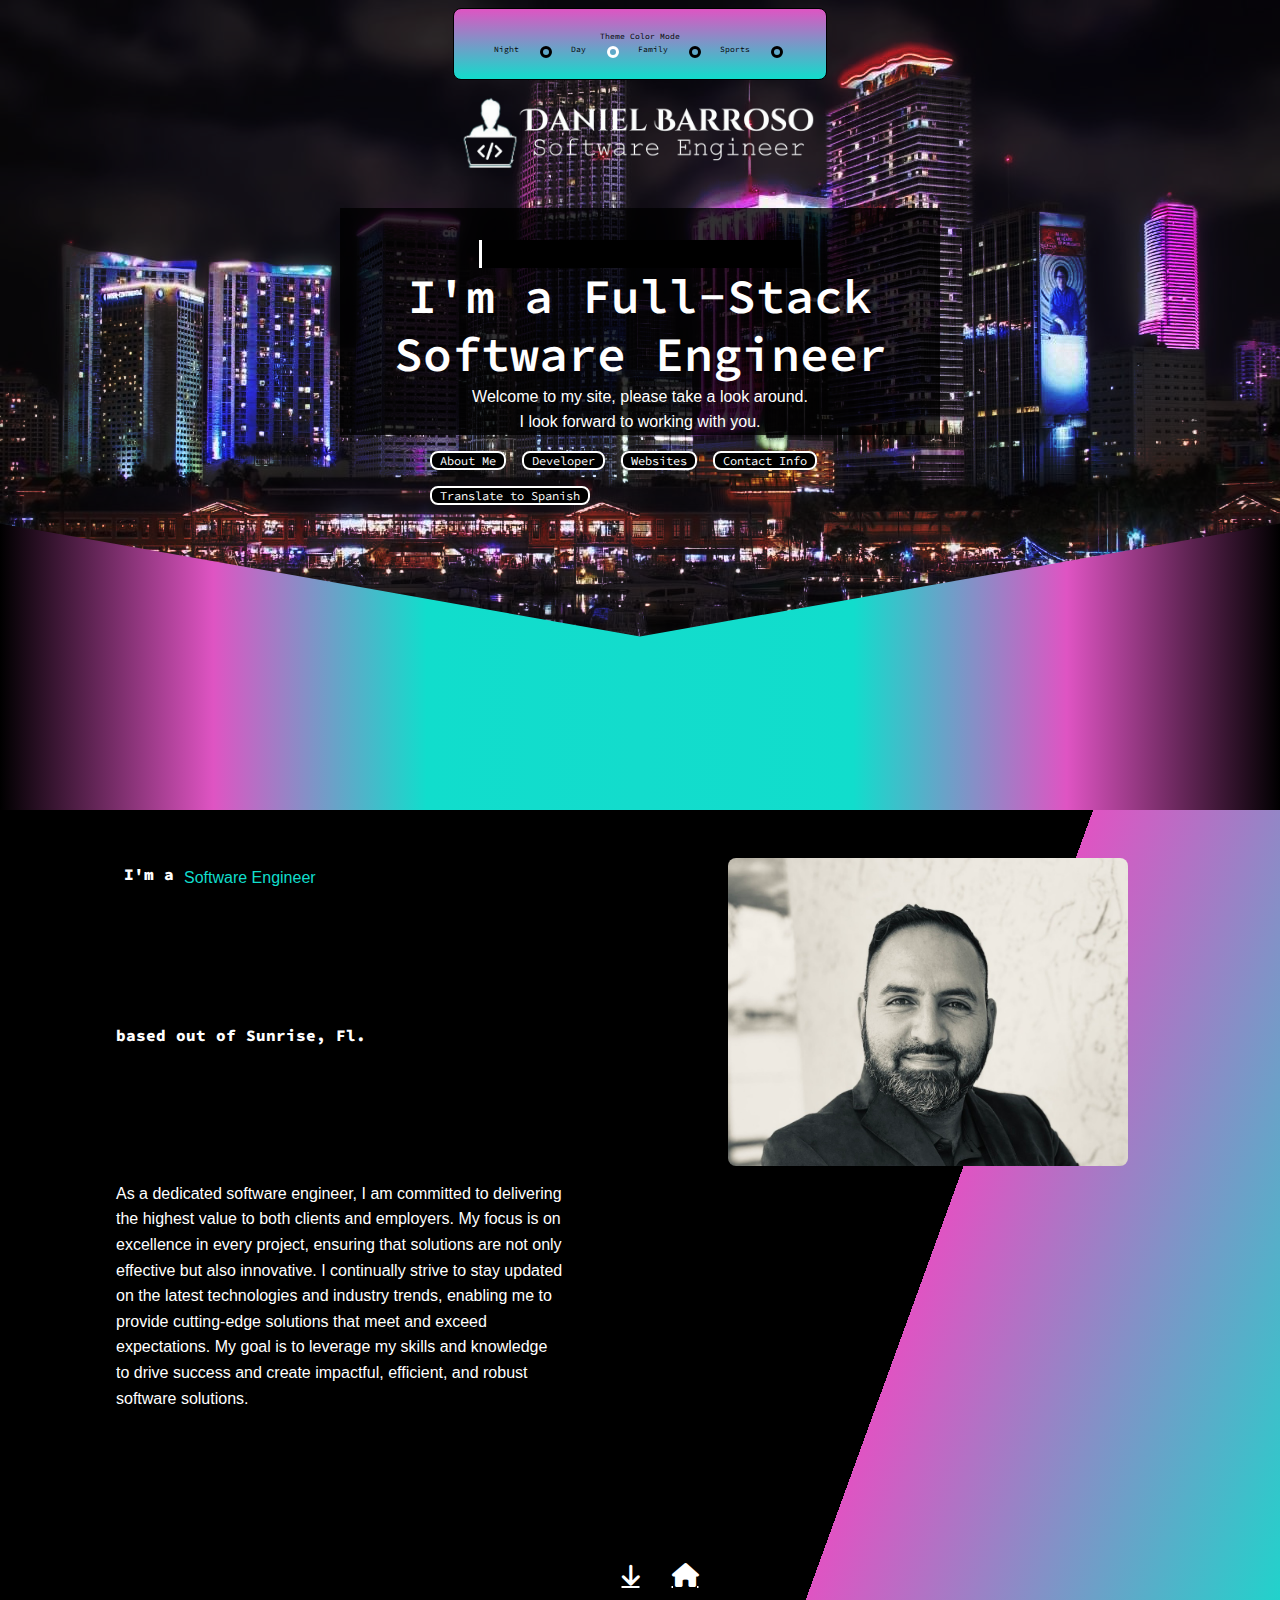
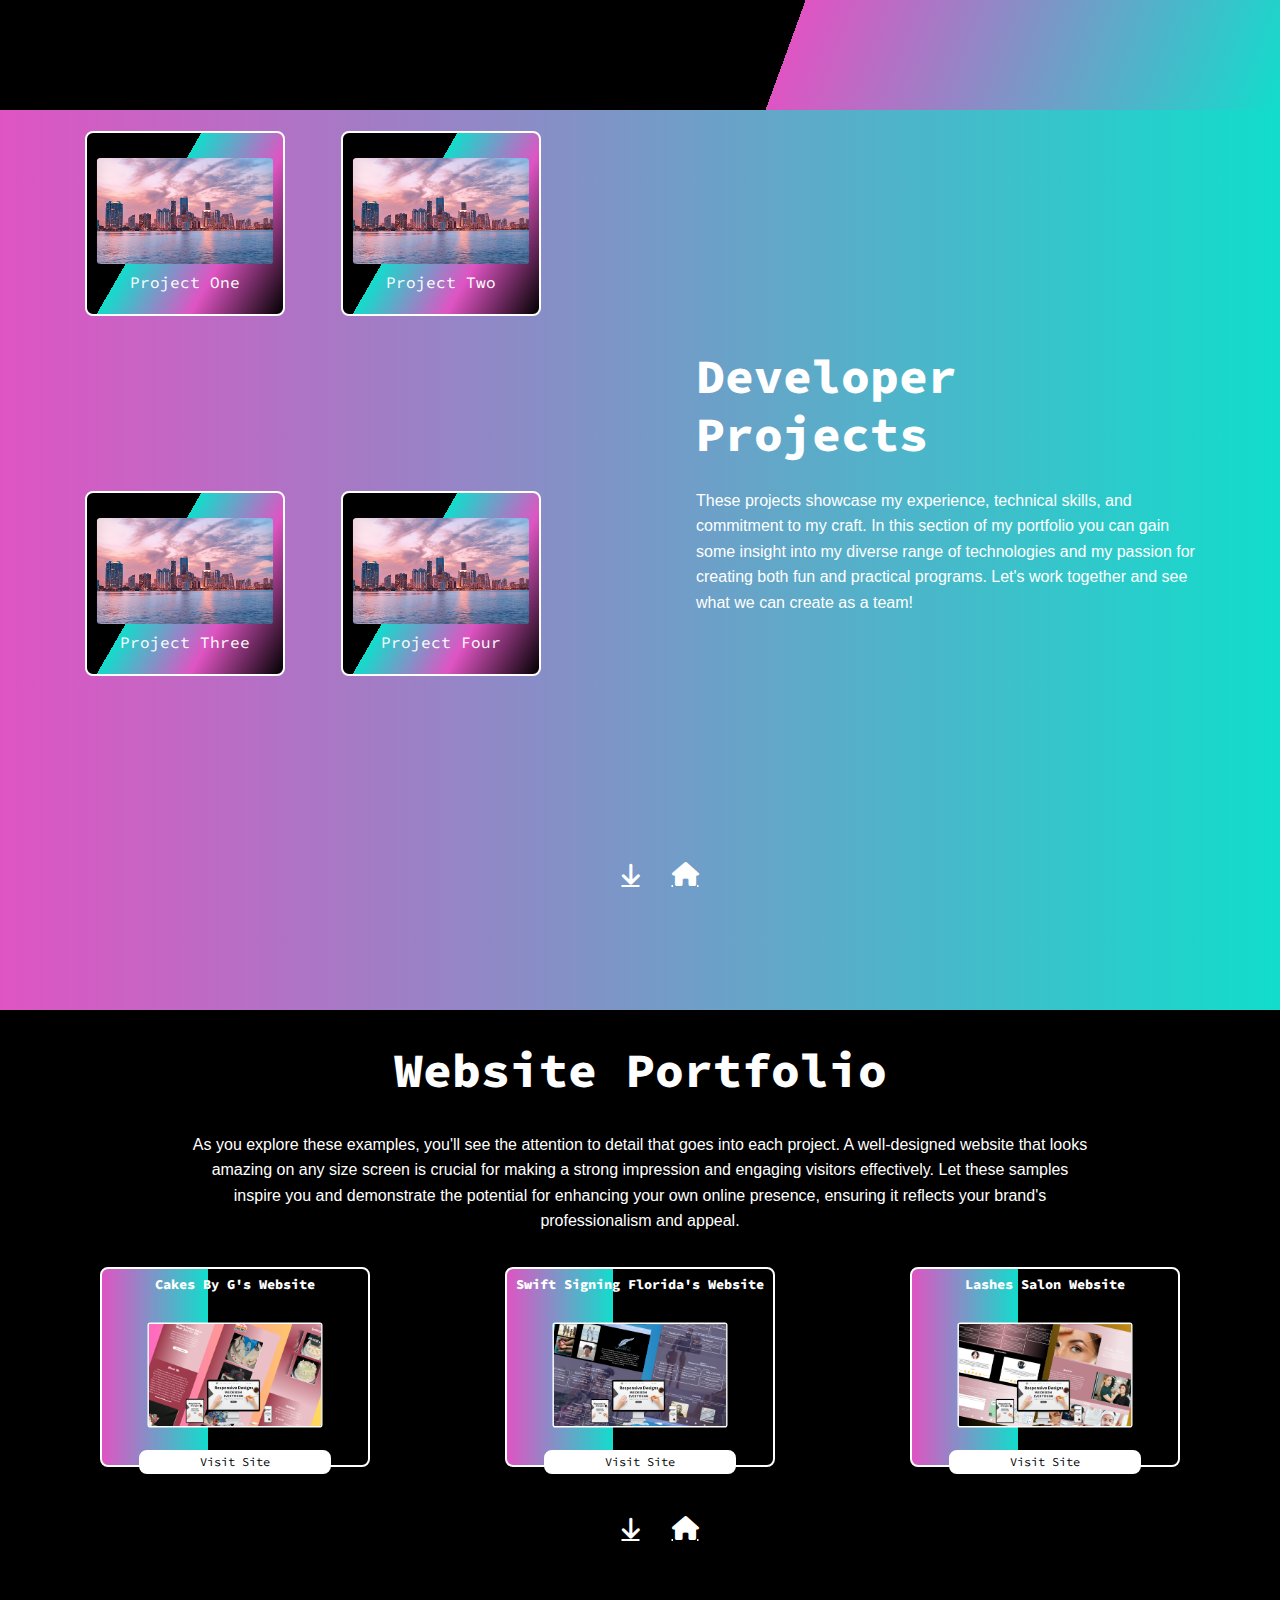
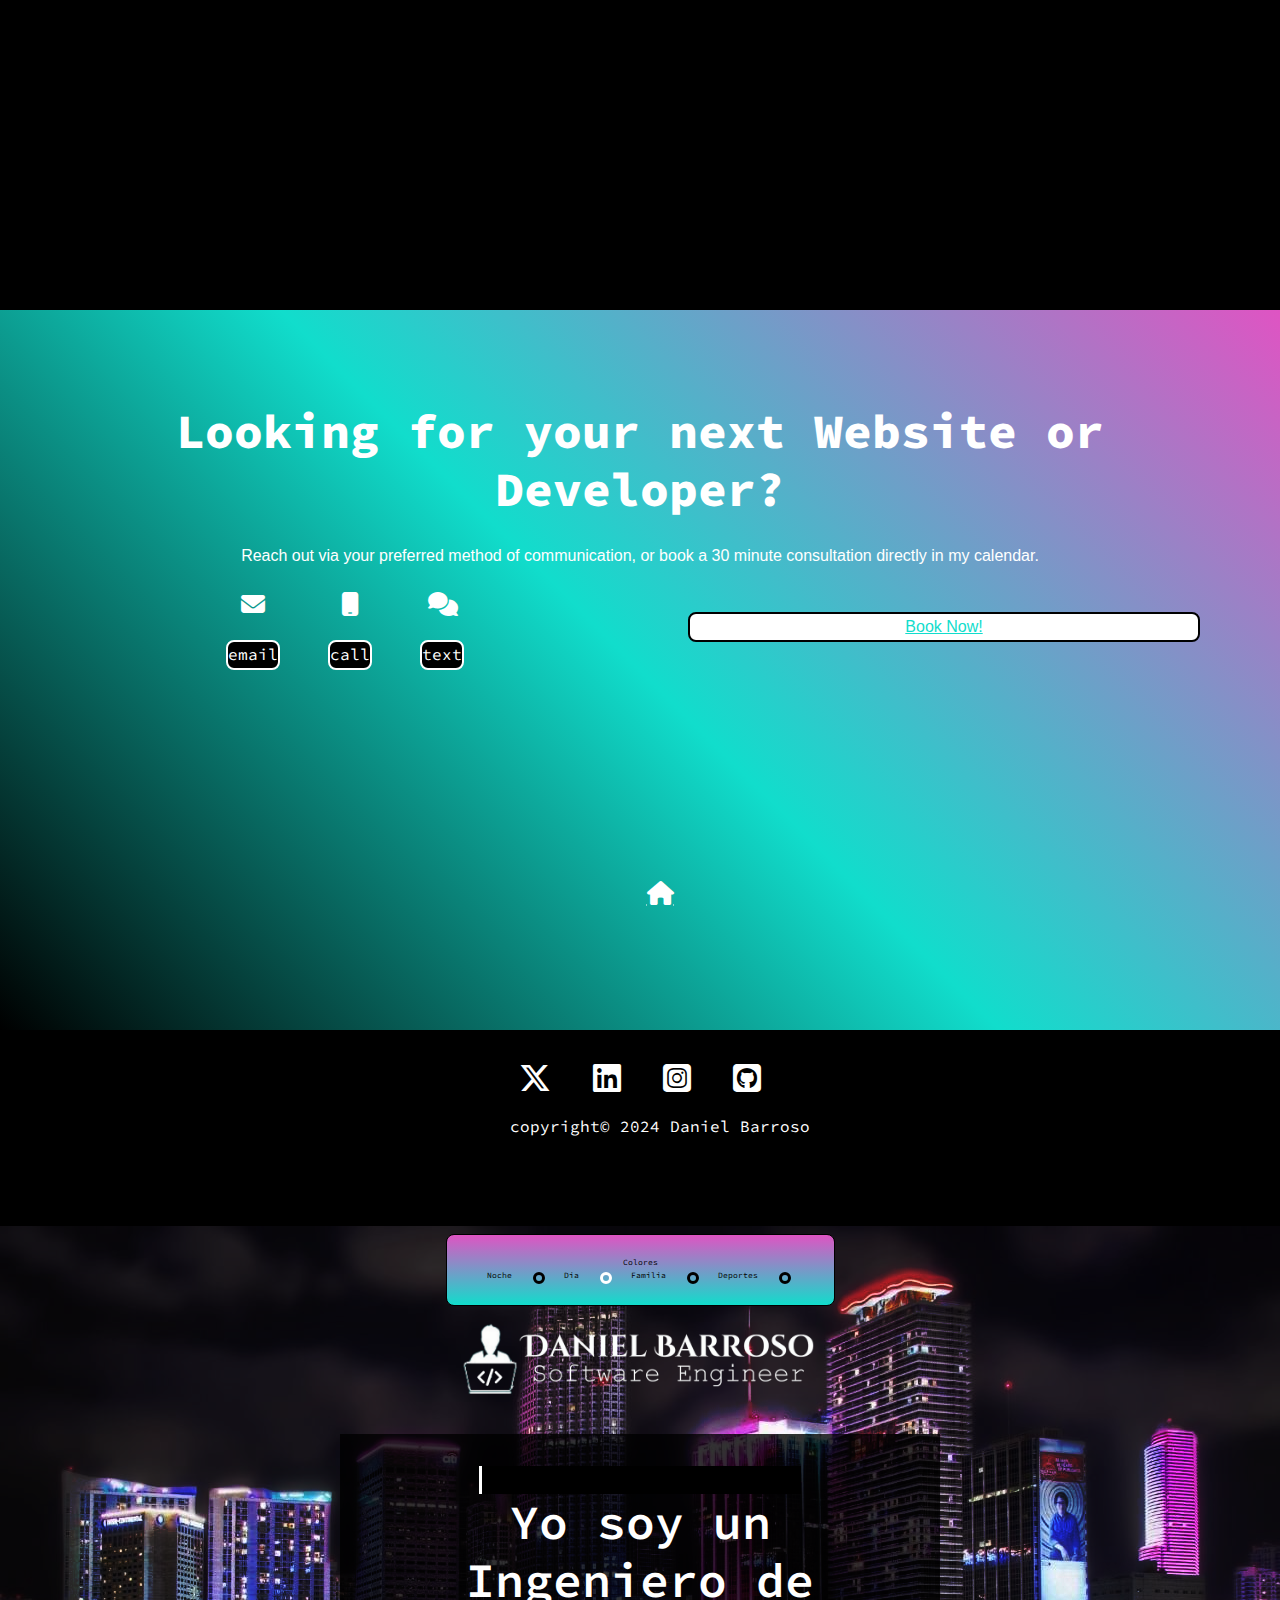
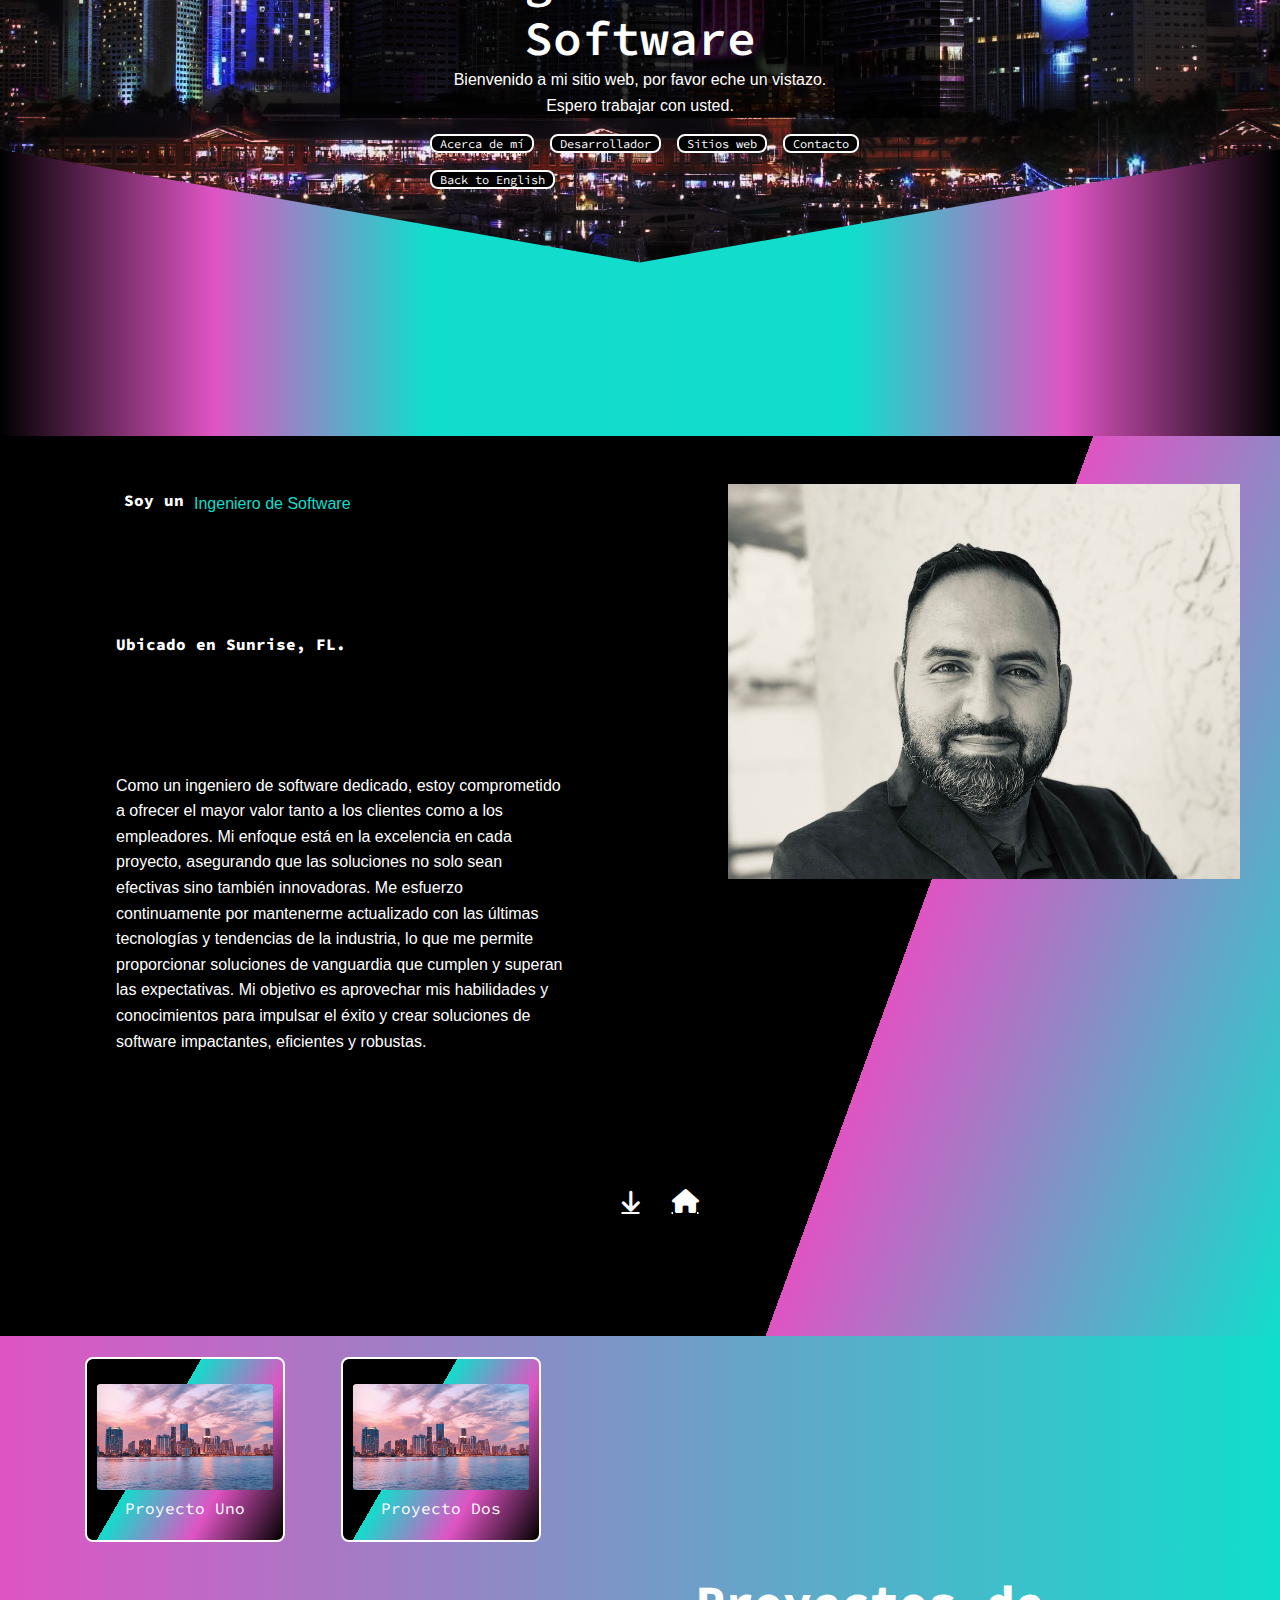
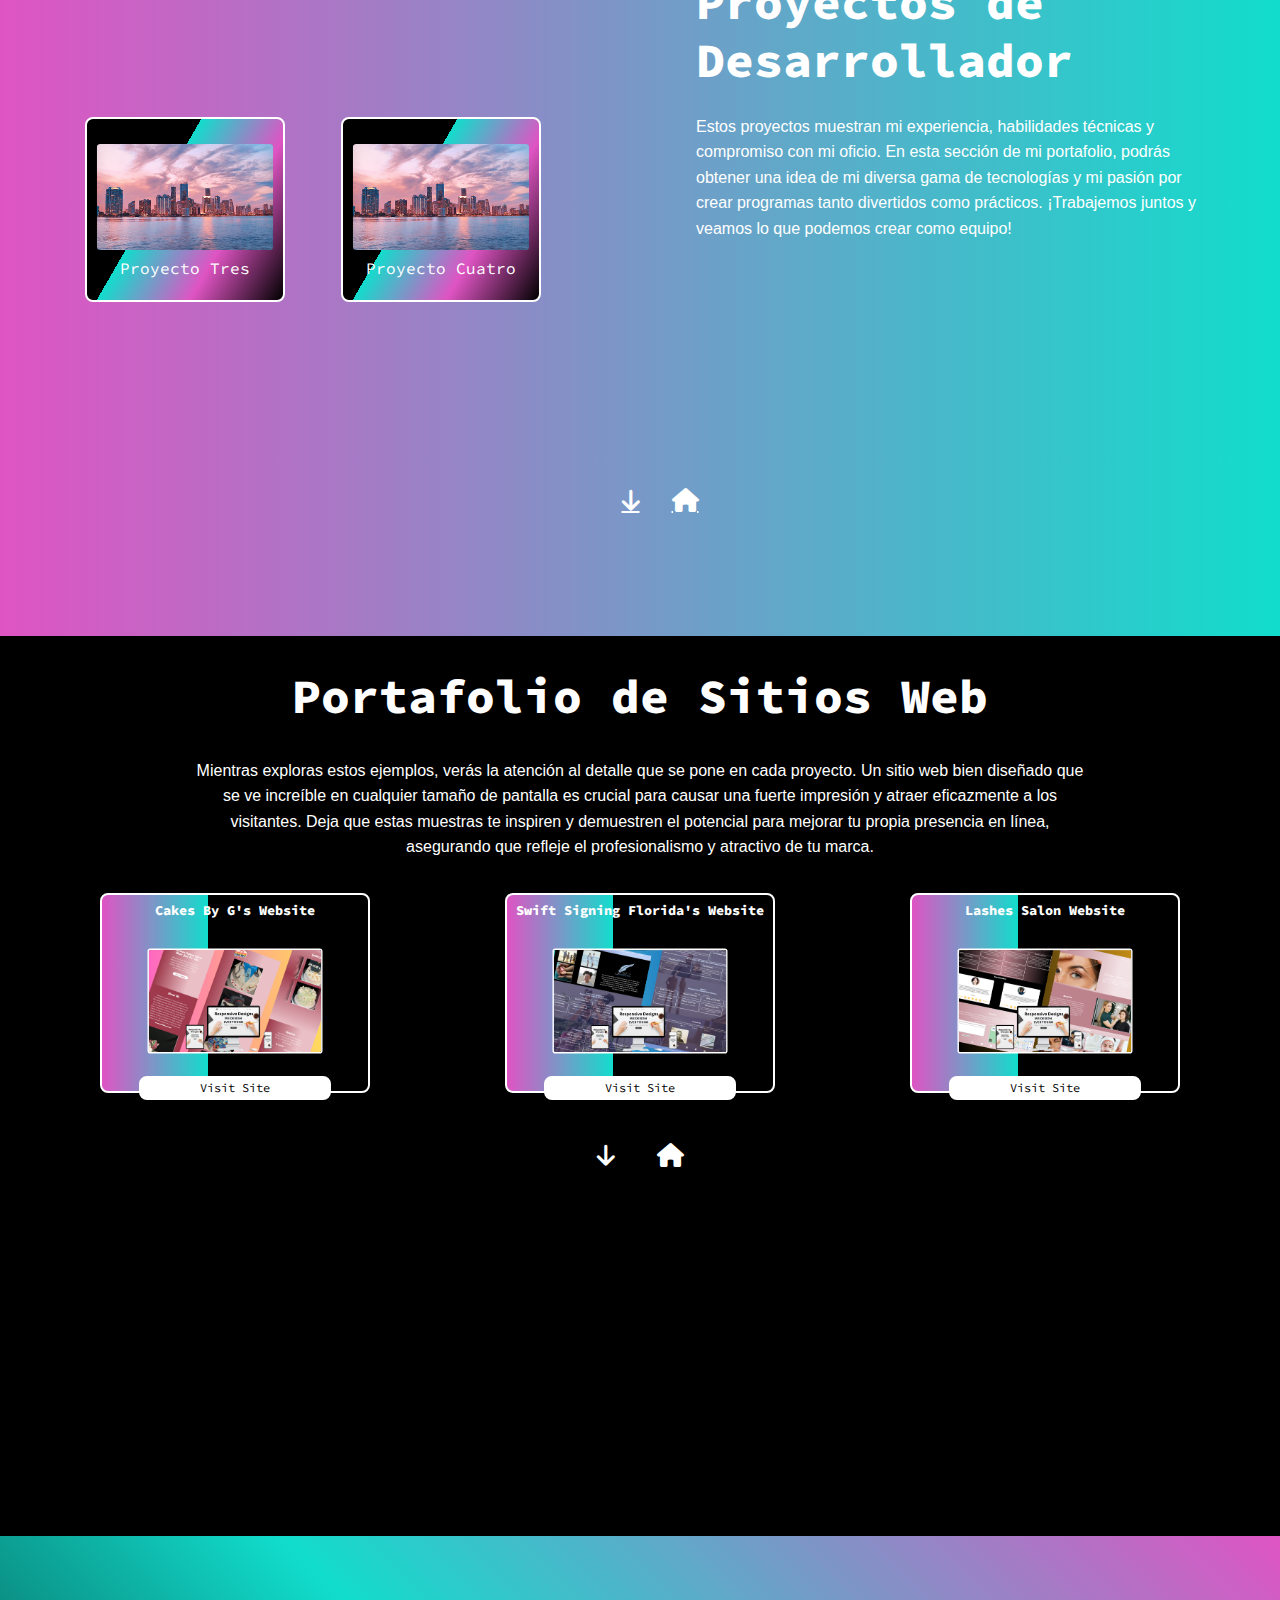
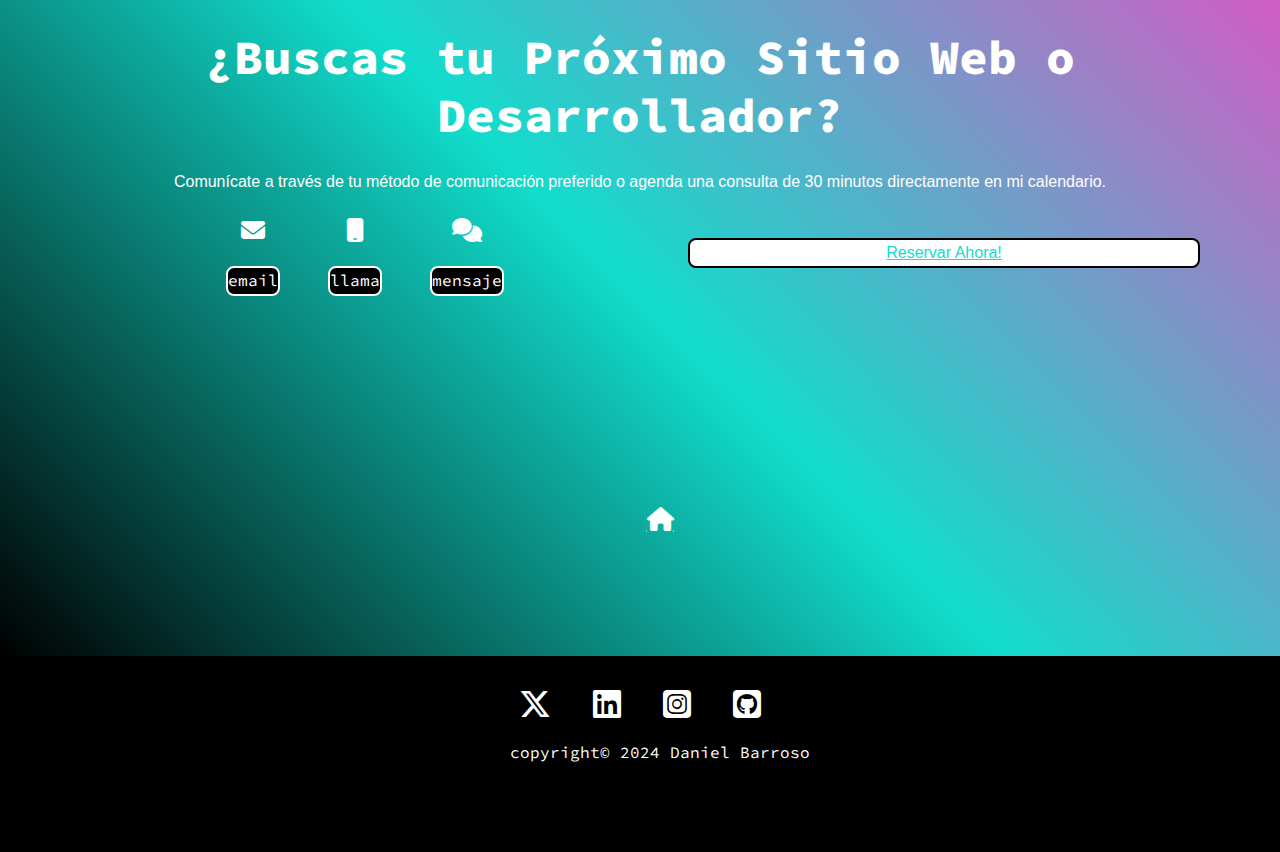
==== commit 408ff706: "updated" ====
--- a/index.html
+++ b/index.html
@@ -17,27 +17,27 @@
 		<!-- Header -->
 	
 		<main class="hidden default original">
-			<header id="selector">
-				<form action="">
-					<fieldset>
-						<legend>Theme Color Mode</legend>
-						<label for="theme">Night</label>
-						<input type="radio" name="theme" id="dark" checked>
-						<label for="theme">Day</label>
-						<input type="radio" name="theme" id="light">
-						<label for="theme">Family</label>
-						<input type="radio" name="theme" id="Family">
-						<label for="theme">Sports</label>
-						<input type="radio" name="theme" id="Sports">
-					</fieldset>
-				</form>
-				<!-- <div class="languageButtons">
-					<span id="englishButton">English</span>
-					<span id="spanishButton">Espa&ntilde;ol</span>
-				</div> -->
-			</header>
+			
 			<section id="home">
-				
+				<header id="selector">
+					<form action="">
+						<fieldset>
+							<legend>Theme Color Mode</legend>
+							<label for="theme">Night</label>
+							<input type="radio" name="theme" id="dark" checked>
+							<label for="theme">Day</label>
+							<input type="radio" name="theme" id="light">
+							<label for="theme">Family</label>
+							<input type="radio" name="theme" id="Family">
+							<label for="theme">Sports</label>
+							<input type="radio" name="theme" id="Sports">
+						</fieldset>
+					</form>
+					<!-- <div class="languageButtons">
+						<span id="englishButton">English</span>
+						<span id="spanishButton">Espa&ntilde;ol</span>
+					</div> -->
+				</header>
 				<span class="myLogo"><img src="images/Software Engineer logo.png" alt=""></span>
 				<div class="inner">
 					<div class="flexColumn">
--- a/main.css
+++ b/main.css
@@ -44,22 +44,25 @@
 	padding: 1rem 2rem;
 	margin-inline: auto;
 	color: var(--clrMain900);
+	font-size: .5rem;
 }
 
 #selector fieldset {
 	border: none;
 	display: flex;
 	gap: 2em;
-	padding: 0 2rem;
+	padding: 0 .5rem;
 	margin-inline: auto;
+	font-size: .5rem;
 }
 
 #selector input[type="radio"] {
 	appearance: none;
-	width: 1rem;
-	height: 1rem;
+	width: .75rem;
+	height: .75rem;
 	border: 3px solid var(--radioColor, currentColor);
 	border-radius: 50%;
+	font-size: .5rem;
 }
 
 #selector input[type="radio"]#dark {
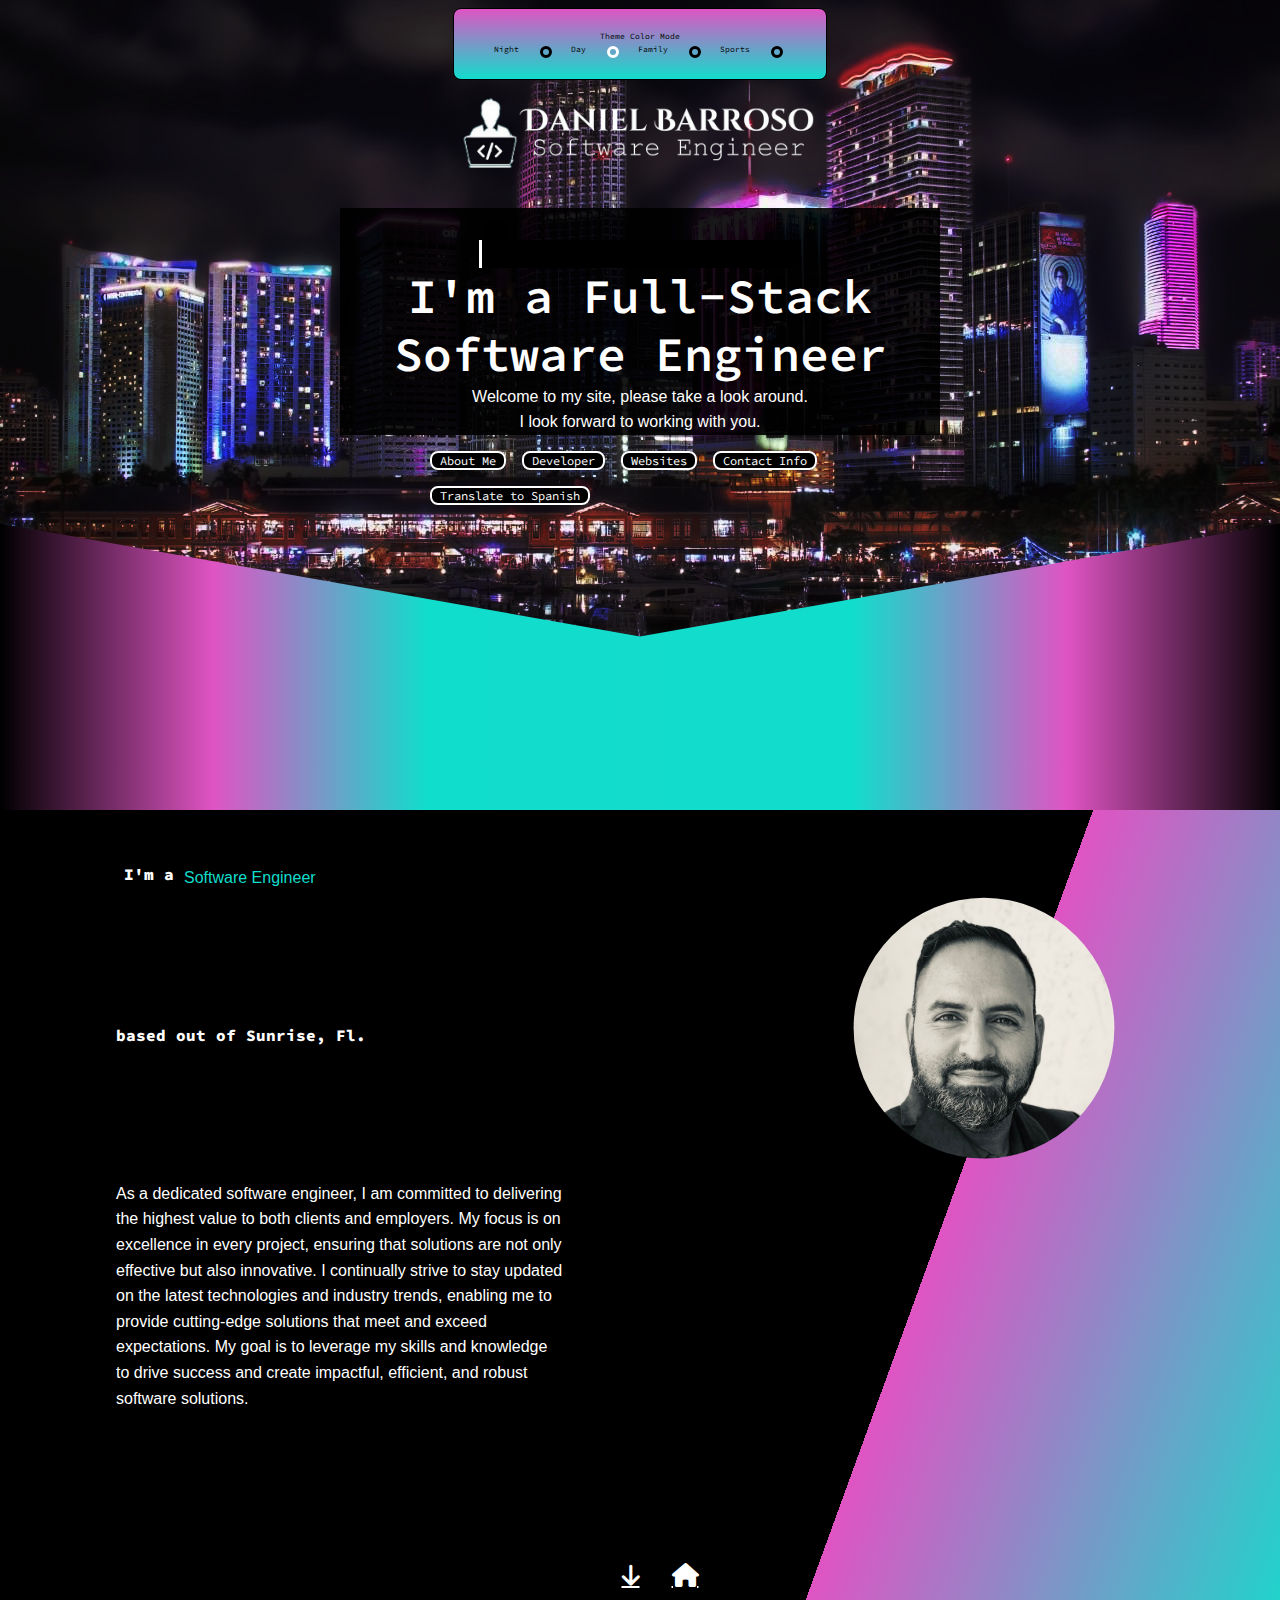
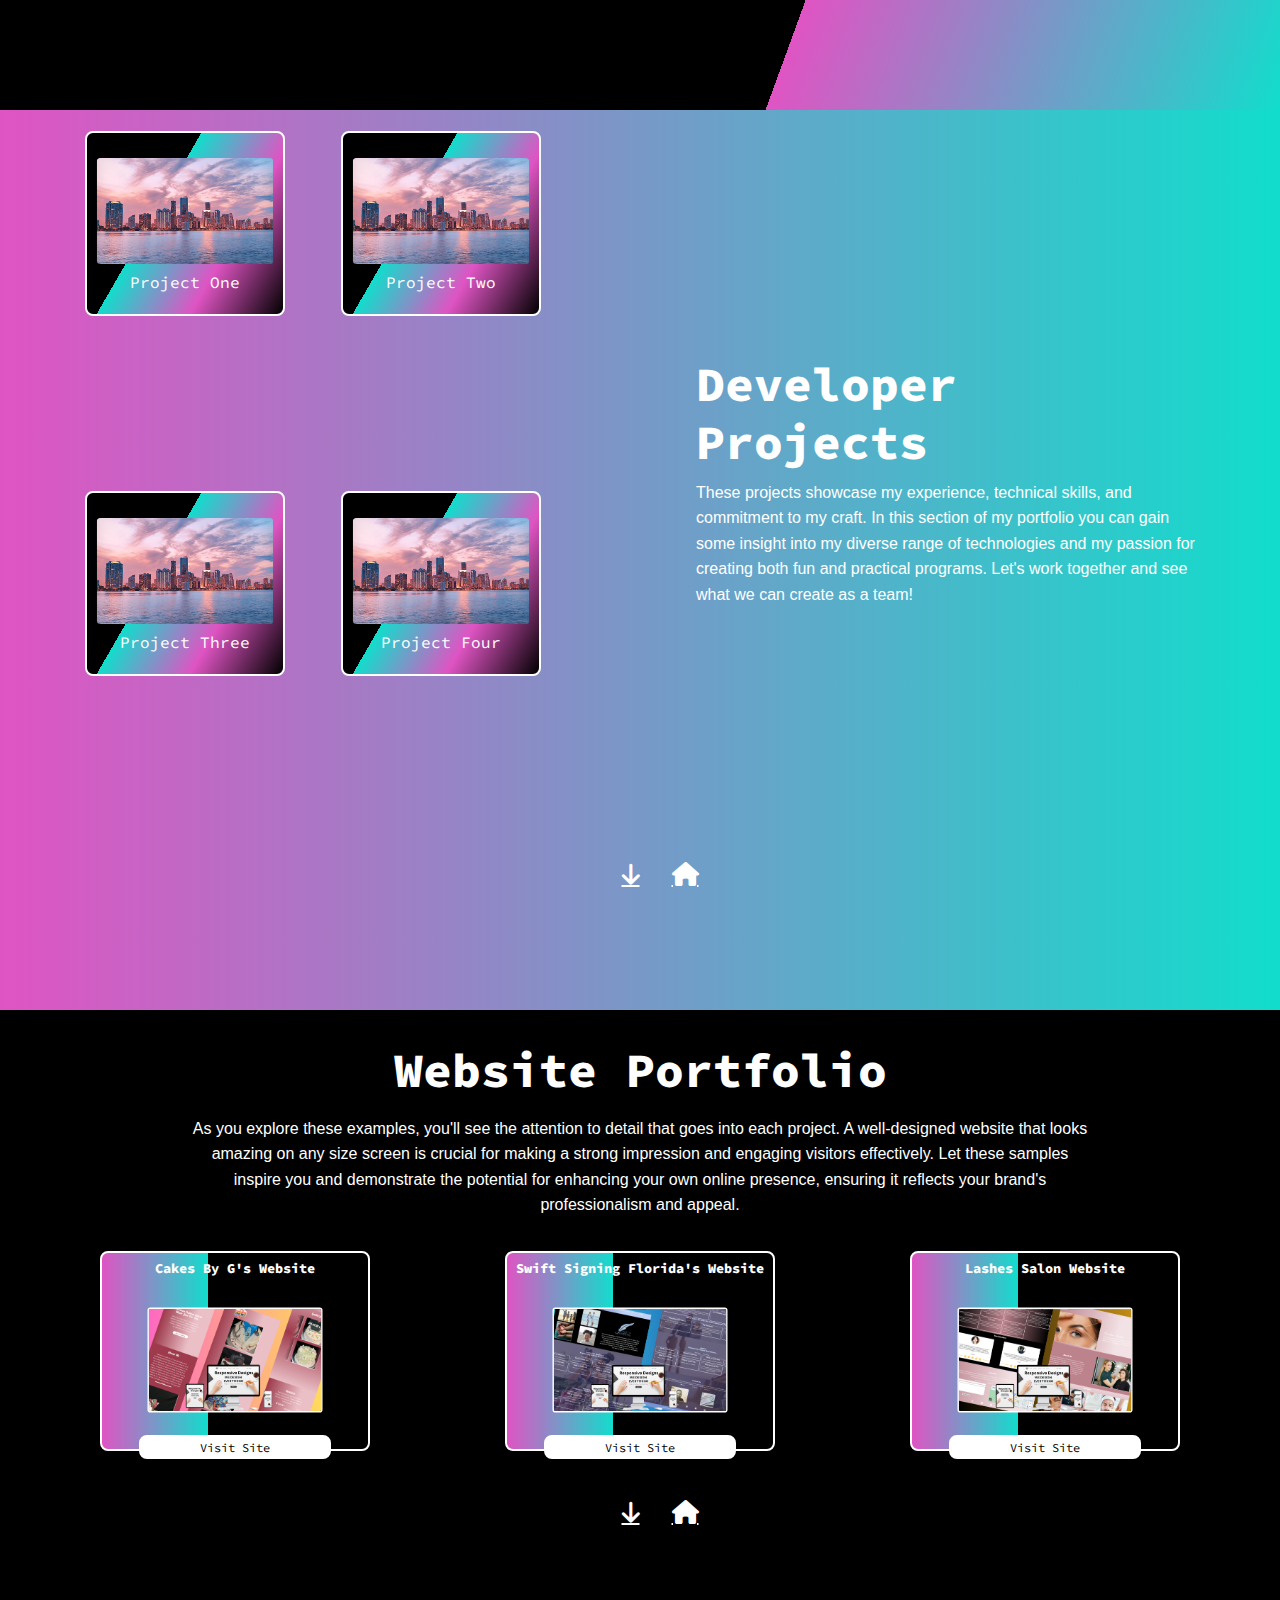
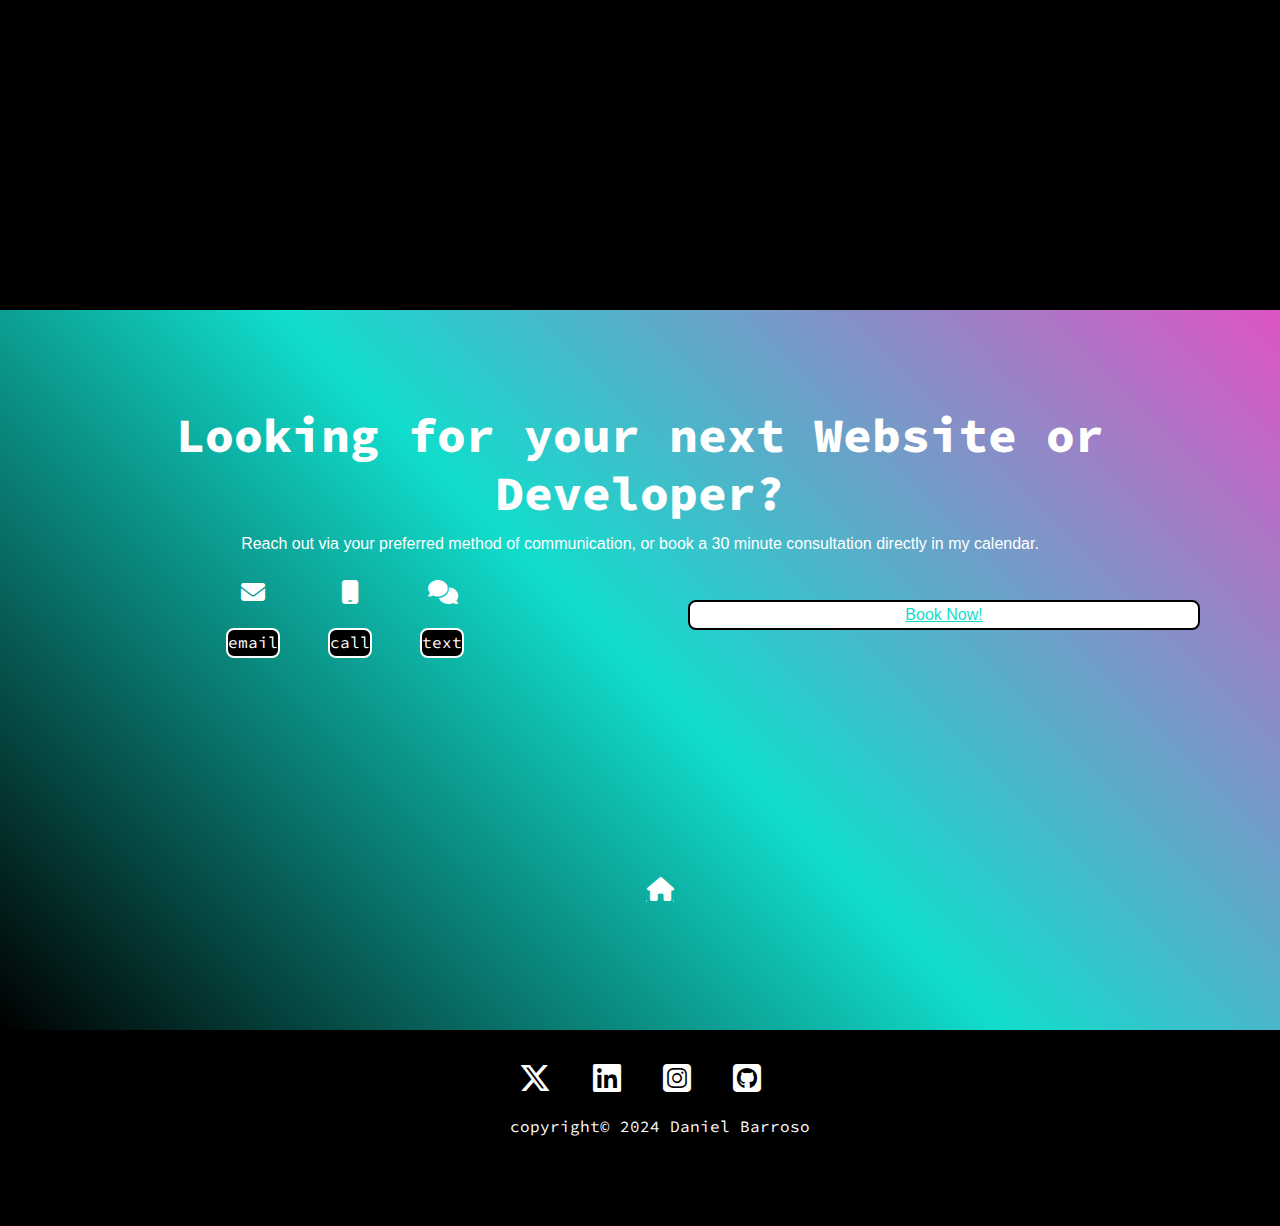
==== commit 80fae92f: "updated" ====
--- a/index.html
+++ b/index.html
@@ -54,7 +54,7 @@
 							<li><a href="#developer" class="button scrolly">Developer</a></li>
 							<li><a href="#website" class="button scrolly">Websites</a></li>
 							<li><a href="#contactMe" class="button scrolly">Contact Info</a></li>
-							<li><a href="#change" class="button scrolly">Translate to Spanish</a></li>
+							<li><a href="spanish.html" class="button scrolly">Translate to Spanish</a></li>
 						</ul>
 					</div>
 				</div>
@@ -211,206 +211,4 @@
 					<li>copyright&copy; 2024 Daniel Barroso</li>
 				</ul> 
 			</section>
-		</main>
-
-		<main class="hidden change">
-		<!-- Header -->
-			<section id="change">
-				<header id="selector">
-					<form action="">
-						<fieldset>
-							<legend>Colores</legend>
-							<label for="theme">Noche</label>
-							<input type="radio" name="theme" id="dark" checked>
-							<label for="theme">Dia</label>
-							<input type="radio" name="theme" id="light">
-							<label for="theme">Familia</label>
-							<input type="radio" name="theme" id="Family">
-							<label for="theme">Deportes</label>
-							<input type="radio" name="theme" id="Sports">
-						</fieldset>
-					</form>
-					<!-- <div class="languageButtons">
-						<span id="englishButton">English</span>
-						<span id="spanishButton">Espa&ntilde;ol</span>
-					</div> -->
-				</header>
-				<span class="myLogo"><img src="images/Software Engineer logo.png" alt=""></span>
-				<div class="inner">
-					<div class="flexColumn">
-						<div id="typeWriterContainer">
-							<h1 class="typeWriter">Hola soy Daniel Barroso</h1>
-							<h2>Yo soy un Ingeniero de Software</h2>
-						</div>
-						<span>Bienvenido a mi sitio web, por favor eche un vistazo.<br/>Espero trabajar con usted.</span>
-					
-					</div>
-					<div>
-						<ul class="actions buttonList desktopNav">
-							<li><a href="#Me" class="button scrolly">Acerca de mí</a></li>
-							<li><a href="#Desarrollador" class="button scrolly">Desarrollador</a></li>
-							<li><a href="#Sitios" class="button scrolly">Sitios web</a></li>
-							<li><a href="#Contacto" class="button scrolly">Contacto</a></li>
-							<li><a href="#home" class="button scrolly">Back to English</a></li>
-						</ul>
-					</div>
-				</div>
-			</section>
-
-		<!-- about me -->
-			<section id="Me" class="aboutMe">
-				<div class="split">
-					<div class="aboutMeLeft splitLeft">
-						<div class="major autoText wrapper">
-							<h2>Soy un </h2>
-							<div class="words">
-								<span id="teal">Ingeniero de Software</span>
-								<span id="pink">Desarrollador Full-Stack</span>
-								<span id="purple">Padre</span>
-								<span id="blue">Esposo</span>
-								<span id="teal">Desarrollador de Web</span>
-								<span id="purple">Veterano</span>
-								<span id="blue">Christian</span>
-							</div>
-								<!-- <span id="teal" style="--i:0" data-text="Software Engineer.">Software Engineer.</span>
-								<span id="pink" class="tab" style="--i:1" data-text="Full-Stack Developer.">Full-Stack Developer.</span>
-								<span id="purple" class="tab" style="--i:2" data-text="Father.">Father.</span>
-								<span id="blue" class="tab"  style="--i:3" data-text="Husband.">Husband.</span>
-								<span class="tab" style="--i:4" data-text="Website Developer.">Website Developer.<br/></span>
-								<span class="tab" style="--i:5" data-text="Veteran.">Veteran.<br/></span>
-								<span class="tab" style="--i:6" data-text="Christian.">Christian.<br/></span> -->
-							
-						</div>
-						<h3>Ubicado en Sunrise, FL.</h3> 
-						<p class="majorText">Como un ingeniero de software dedicado, estoy comprometido a ofrecer el mayor valor tanto a los clientes como a los empleadores. Mi enfoque está en la excelencia en cada proyecto, asegurando que las soluciones no solo sean efectivas sino también innovadoras. Me esfuerzo continuamente por mantenerme actualizado con las últimas tecnologías y tendencias de la industria, lo que me permite proporcionar soluciones de vanguardia que cumplen y superan las expectativas. Mi objetivo es aprovechar mis habilidades y conocimientos para impulsar el éxito y crear soluciones de software impactantes, eficientes y robustas.</p>
-					</div>
-					<div class="splitRight">
-						<div class="imgContainer">
-							<span class="image fit"><img src="images/dannyprofileimg2cropped.jpg" alt="" /></span>
-						</div>
-					</div>
-				</div>
-				<ul id="nextPageIcons">
-					<li><a href="#Desarrollador" id="downArrow" class="fa fa-arrow-down"></a></li>
-					<li><a href="#change" id="faHome" class="fa fa-home"></a></li>
-				</ul>
-			</section>
-
-			<div class="borderShape"></div>
-
-		<!-- developer -->
-			<section id="Desarrollador" class="main style2">
-				<div class="imageAndText split">
-					<div class="developerContainer splitLeft">
-						<div class="projectGrid">
-							<div class="containerCard">
-								<a href="#"><img class="cardImage" src="images/miamiSkyLine.jpg" alt="project1"></a>
-								<div><a class="cardText" href="#">Proyecto Uno</a>
-								</div>
-							</div>
-							<div class="containerCard">
-								<a href="#"><img class="cardImage" src="images/miamiSkyLine.jpg" alt="project1"></a>
-								<div><a class="cardText" href="#">Proyecto Dos</a>
-								</div>
-							</div>
-							<div class="containerCard">
-								<a href="#"><img class="cardImage" src="images/miamiSkyLine.jpg" alt="project1"></a>
-								<div><a class="cardText" href="#">Proyecto Tres</a>
-								</div>
-							</div>
-							<div class="containerCard">
-								<a href="#"><img class="cardImage" src="images/miamiSkyLine.jpg"a>
-								<div><a class="cardText" href="#">Proyecto Cuatro</a>
-								</div>
-							</div>
-						</div>
-					</div>
-					<div class="developerText splitRight">
-						<h2 class="desktopNav">Proyectos de Desarrollador</h2>
-						<p>Estos proyectos muestran mi experiencia, habilidades técnicas y compromiso con mi oficio. En esta sección de mi portafolio, podrás obtener una idea de mi diversa gama de tecnologías y mi pasión por crear programas tanto divertidos como prácticos. ¡Trabajemos juntos y veamos lo que podemos crear como equipo! </p>
-					</div>	
-				</div>
-				<ul id="nextPageIcons">
-					<li><a href="#Sitios" id="downArrow" class="fa fa-arrow-down"></a></li>
-					<li><a href="#change" id="faHome" class="fa fa-home"></a></li>
-				</ul>
-			</section>
-
-		<!-- website -->
-			<section id="Sitios">
-				<div class="container">
-					<header class="major">
-						<h2>Portafolio de Sitios Web</h2>
-					</header>
-					<p>Mientras exploras estos ejemplos, verás la atención al detalle que se pone en cada proyecto. Un sitio web bien diseñado que se ve increíble en cualquier tamaño de pantalla es crucial para causar una fuerte impresión y atraer eficazmente a los visitantes. Deja que estas muestras te inspiren y demuestren el potencial para mejorar tu propia presencia en línea, asegurando que refleje el profesionalismo y atractivo de tu marca. </p>
-				<div class="portfolioGrid">
-					<div class="websiteCard">
-						<h3>Cakes By G's Website</h3></a>
-						<a href="https://cakesbyg.netlify.app/" target="_blank" rel="noopener"><span class="image fit"><img src="images/2_1.png" alt="" /></span></a>
-						<a class="cardDescription" href="https://cakesbyg.netlify.app/ target="_blank" rel="noopener"">
-						<a href="https://cakesbyg.netlify.app/" target="_blank" rel="noopener" class="button">Visit Site</a>
-					</div>
-					<div class="websiteCard">
-						<h3>Swift Signing Florida's Website</h3></a>
-						<a href="https://swiftsigningfl.netlify.app/" target="_blank" rel="noopener"><span class="image fit"><img src="images/4.png" alt="" /></span></a>
-						<a class="cardDescription" href="https://swiftsigningfl.netlify.app/" target="_blank" rel="noopener">
-						<a href="https://swiftsigningfl.netlify.app/" target="_blank" rel="noopener" class="button">Visit Site</a>
-					</div>
-					<div class="websiteCard">
-						<h3>Lashes Salon Website</h3></a>
-						<a href="https://lashessalon.netlify.app/" target="_blank" rel="noopener"><span class="image fit"><img src="images/3_1.png" alt="" /></span></a>
-						<a class="cardDescription" href="https://lashessalon.netlify.app/" target="_blank" rel="noopener">
-						<a href="https://lashessalon.netlify.app/" target="_blank" rel="noopener" class="button">Visit Site</a>
-					</div>
-				</div>
-				<div class="actions special arrowClass">
-					<a href="#Contacto" id="downArrow" class="fa fa-arrow-down"></a>
-					<a href="#change" id="faHome" class="fa fa-home"></a>
-				</div>
-			</section>
-
-		<!-- contact me -->
-			<section id="Contacto" class="main style2 special">
-				<div class="container">
-					<header class="major">
-						<h2>¿Buscas tu Próximo Sitio Web o Desarrollador?</h2>
-					</header>
-					<p>Comunícate a través de tu método de comunicación preferido o agenda una consulta de 30 minutos directamente en mi calendario.</p>
-					<div class="contactLinks">
-						<div class="contactGrid">
-							<ul class="actions special contactContainer">
-								<li><i class="fa fa-envelope fa-4x faIcon"></i><a href="mailto:danny.develops@gmail.com" target="_blank" rel="noopener" class="button wide buttons">email</a></li>
-								<li><i class="fa fa-mobile fa-4x faIcon"></i><a href="tel:7868739593" target="_blank" rel="noopener" class="button wide buttons">llama</a></li>
-								<li><i class="fa fa-comments fa-4x faIcon"></i><a href="sms:7868739593" target="_blank" rel="noopener" class="button wide buttons">mensaje</a></li>
-							</ul>
-						</div>
-						<div class="calendar">
-							<!-- Calendly inline widget begin --> 
-							 <a href="https://calendly.com/dannydevelops82/consultation?primary_color=67d9c5" target="_blank" rel="noopener"><span>Reservar Ahora!</span></a>
-							 <div class="calendly-inline-widget" data-url="https://calendly.com/dannydevelops82/consultation?primary_color=67d9c5" target="_blank" rel="noopener"></div> 
-							 <script type="text/javascript" src="https://assets.calendly.com/assets/external/widget.js" target="_blank" rel="noopener" async></script> <!-- Calendly inline widget end -->
-						</div>
-					</div>
-				</div>
-				<ul class="actions special">
-					<li><a href="#change" id="faHome" class="fa fa-home"></a></li>
-				</ul>
-			</section>
-
-		<!-- Footer -->
-			<section id="footer">
-				<a href="https://x.com/dannydevelops82" target="_blank" rel="noopener" class="fa-brands fa-x-twitter fa-2x"><span class="label"></span></a>
-				<a href="https://www.linkedin.com/in/daniel-barroso82/" target="_blank" rel="noopener" class="fa-brands fa-linkedin fa-2x"><span class="label"></span></a>
-				<a href="https://www.instagram.com/danny.develops" target="_blank" rel="noopener" class="fa-brands fa-square-instagram fa-2x"><span class="label"></span></a>
-				<a href="https://github.com/barroso2223" target="_blank" rel="noopener" class="fa-brands fa-square-github fa-2x"><span class="label"></span></a>
-				<ul class="copyright">
-					<li>copyright&copy; 2024 Daniel Barroso</li>
-				</ul> 
-			</section>
-		
-		</main>
-
-		<!-- Scripts -->
-		<script src="/main.js"></script>
-	</body>
-</html>+		</main>--- a/main.css
+++ b/main.css
@@ -65,11 +65,13 @@
 	font-size: .5rem;
 }
 
-#selector input[type="radio"]#dark {
+#selector input[type="radio"]#dark,
+#selector input[type="radio"]#noche {
 	--radioColor: black;
 }
 
-#selector input[type="radio"]#light {
+#selector input[type="radio"]#light,
+#selector input[type="radio"]#dia {
 	--radioColor: white;
 }
 /* 
@@ -81,7 +83,8 @@
 	--radioColor: var(--clrMain100);
 } */
 
-:root:has(#dark:checked) {
+:root:has(#dark:checked),
+:root:has(#noche:checked) {
 	--clrThemePink: rgb(223, 84, 195);
 	--clrThemeTeal: rgb(17, 221, 204);
 	--clrMain100: white;
@@ -90,13 +93,15 @@
 	
 }
 
-:root:has(#light:checked) {
+:root:has(#light:checked),
+:root:has(#dia:checked) {
 	--clrThemePink: rgb(223, 84, 195);
 	--clrThemeTeal: rgb(17, 221, 204);
 	--clrMain900: white;
 	--clrMain100: black;
 
-	#home {
+	#home,
+	#change {
 		background-image: url(images/Miami\ Day2.png);
 		background-size: cover;
 		aspect-ratio: 16/9;
@@ -112,21 +117,25 @@
 	}
 }
 
-:root:has(#Family:checked) {
-	--clrThemePink: rgb(223, 84, 195);
+:root:has(#Family:checked),
+:root:has(#familia:checked) {
+	--clrThemePink: rgb(103, 202, 230);
 	--clrThemeTeal: rgb(17, 221, 204);
-	--clrMain900: white;
+	--clrMain900: rgb(201, 206, 201);
 	--clrMain100: black;
 
-	#home {
-		background-image: url(images/Miami\ Day2.png);
+	#home,
+	#change {
+		background: rgb(85, 88, 85);
+		background-image: url(images/familycroppedmoreleft.png);
 		background-size: cover;
+		background-blend-mode: overlay;
 		aspect-ratio: 16/9;
-		object-position: center;
+		object-position: bottom;
 	}
 
 	#footer {
-		background-image: url(images/Miami\ Day2.png);
+		background-image: url(images/familycroppedmoreleft.png);
 		overflow: hidden;
 		background-repeat: no-repeat;
 		background-attachment: fixed;
@@ -134,15 +143,19 @@
 	}
 }
 
-:root:has(#Sports:checked) {
+:root:has(#Sports:checked),
+:root:has(#deportes:checked) {
 	--clrThemePink: rgb(248, 160, 20);
 	--clrThemeTeal: rgb(44, 214, 200);
-	--clrMain900: rgb(82, 67, 20);
+	--clrMain900: rgb(108, 85, 17);
 	--clrMain100: white;
 
-	#home {
-		background-image: url(images/miamiSports9.png);
+	#home,
+	#change {
+		background: rgb(96, 95, 95);
+		background-image: url(images/miamiSports10.png);
 		background-size: cover;
+		background-blend-mode: overlay;
 		aspect-ratio: 16/9;
 		object-position: center;
 		top: 60%;
@@ -150,17 +163,15 @@
 	}
 
 	#footer {
-		background-image: url(images/miamiSports9.png);
+		background: url(images/miamiSports10.png);
 		overflow: hidden;
 		background-repeat: no-repeat;
-		background-attachment: fixed;
 		background-size: cover;
-		bottom: 0;
-		place-items: end;
-	}
-}
-
-.languageButtons {
+		inset: 0;
+	}
+}
+
+/* .languageButtons {
 	display: flex;
 	gap: 1rem;
 	width: fit-content;
@@ -181,7 +192,7 @@
 	border: 2px solid var(--clrMain100);
 	color: var(--clrMain100);
 	
-}
+} */
 
 /* .hidden {
 	display: none;
@@ -231,7 +242,7 @@
 h2, 
 h3,
 p {
-    margin-bottom: .5em;
+    margin-bottom: .5rem;
 }
 
 .fa {
@@ -306,7 +317,7 @@
 #change {
 	min-height: 90dvh;
 	width: 100dvw;
-	padding: .5rem 0 2rem 0 ;
+	padding: .5rem 0 .5rem 0 ;
 	color: rgba(255, 255, 255, 0.75);
 	background: rgb(44, 41, 41);
 	background-image: url("./images/miaminights2.jpg");
@@ -400,7 +411,7 @@
 	content: "";
 	position: absolute;
 	background: var(--clrMain900);
-	opacity: .8;
+	opacity: .9;
 	inset: 0;
 	z-index: -1;
 }
@@ -614,10 +625,10 @@
 		25%,100% {
 			display: none;
 		}
-	}  */ */
+	}  */ 
 
 #aboutMe .imgContainer,
-#me .imgContainer {
+#Me .imgContainer {
 	padding: 1rem;
 	display: grid;
 	place-items: center;
@@ -626,7 +637,7 @@
 }
 
 #aboutMe .imgContainer img,
-#me .imgContainer img {
+#Me .imgContainer img {
 	border-radius: .5rem;
 	max-width: 400px;
 	display: grid;
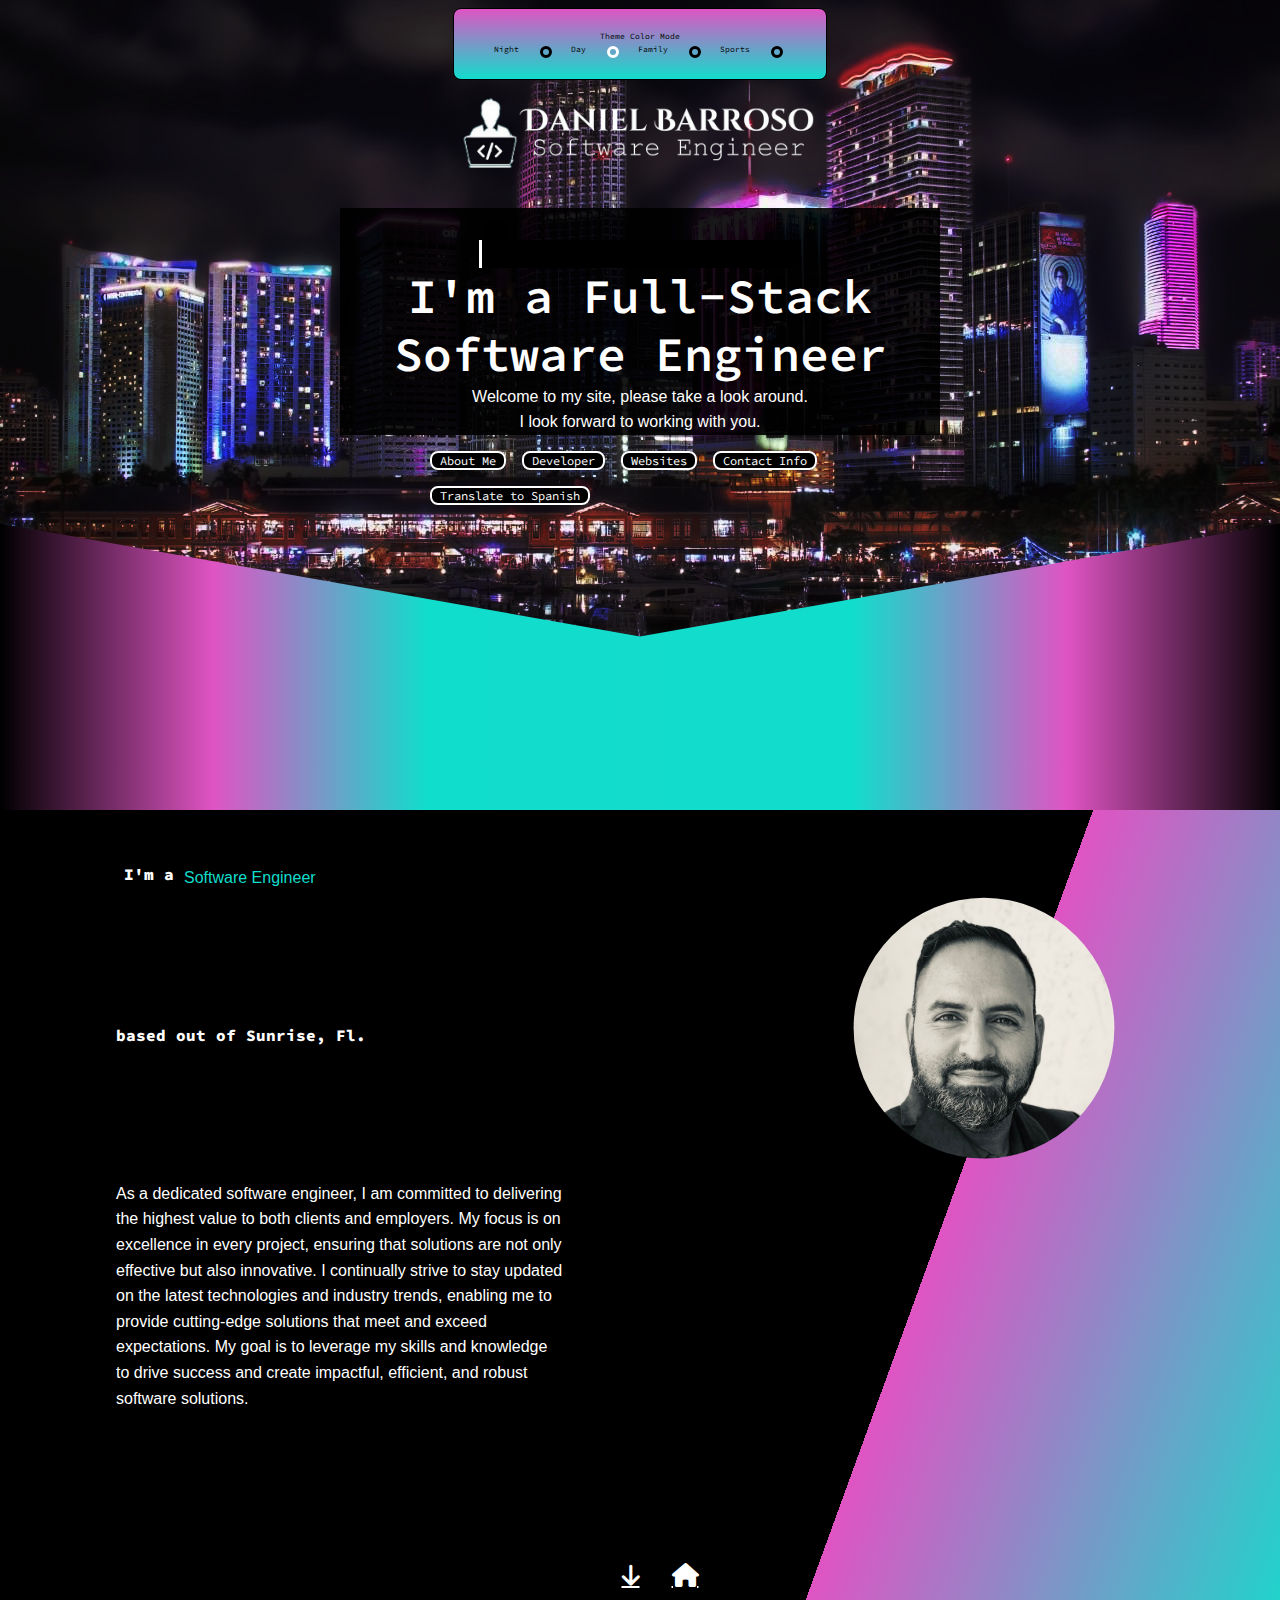
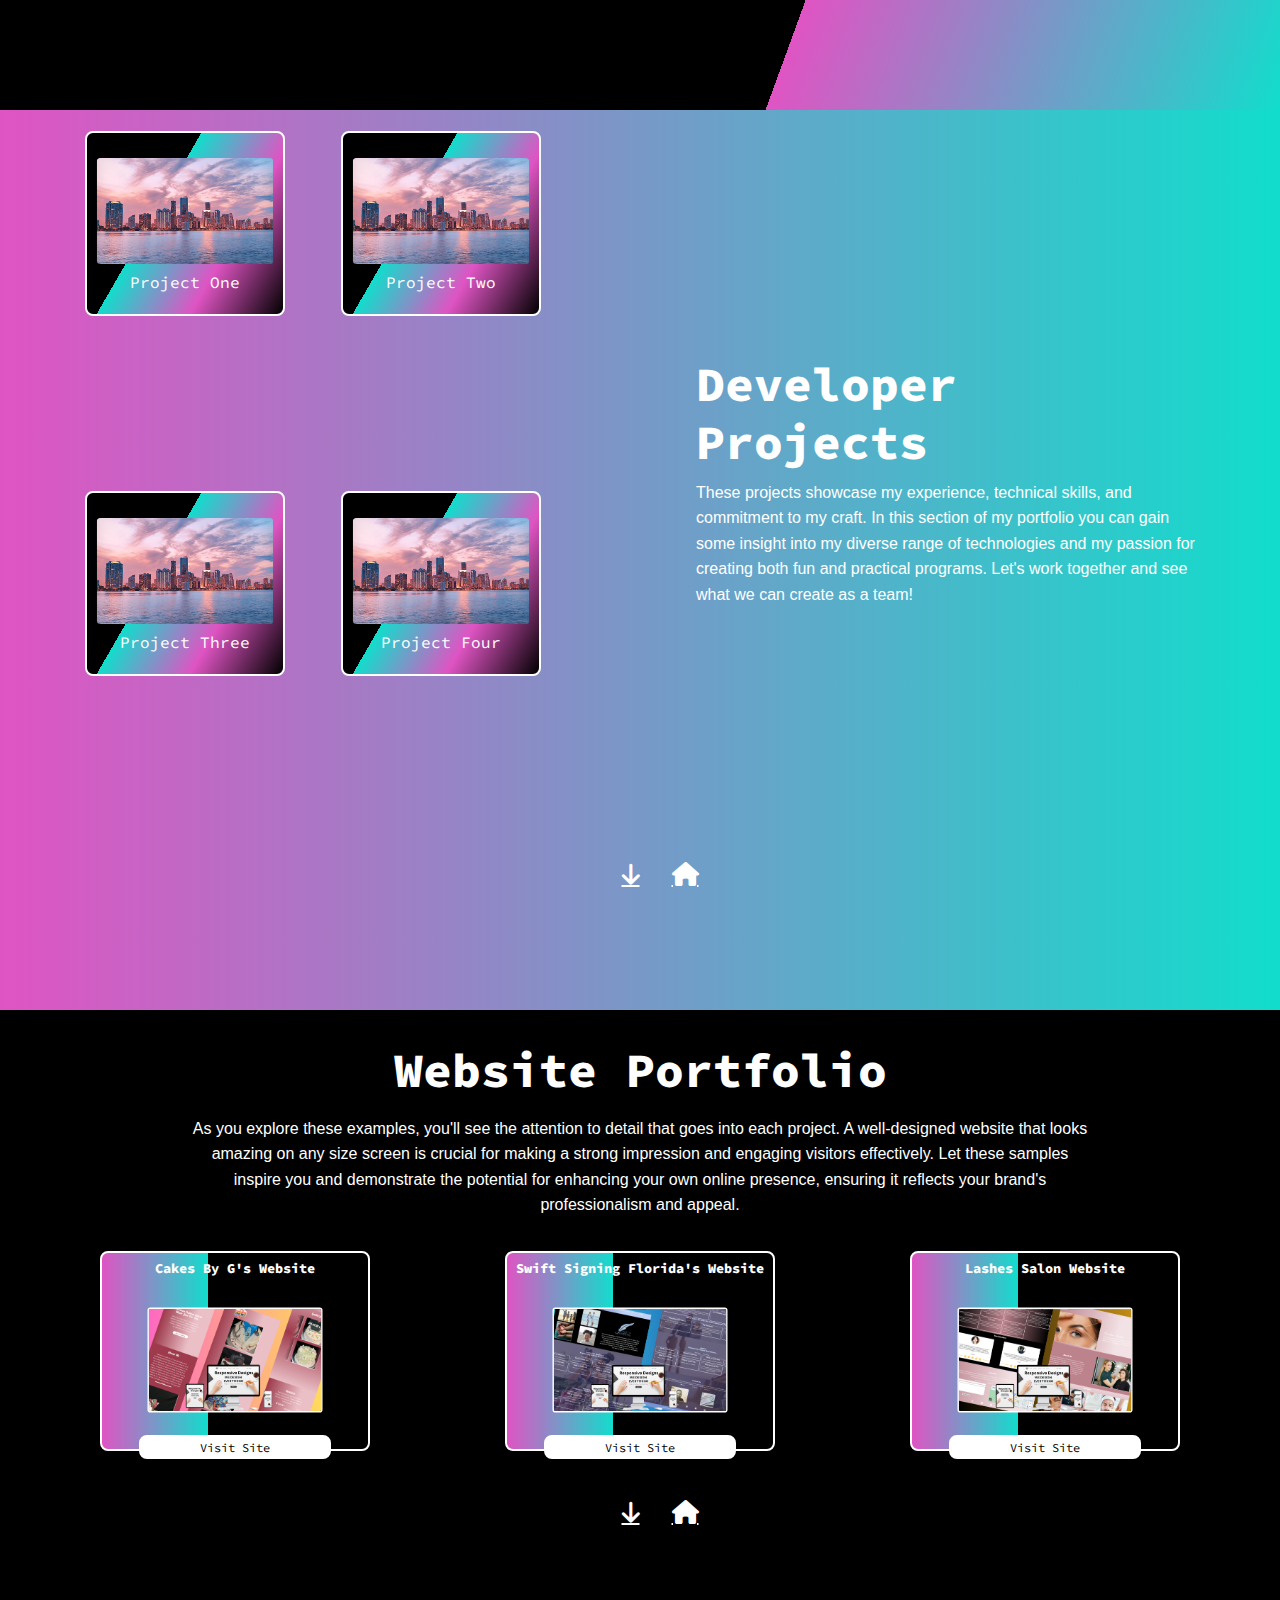
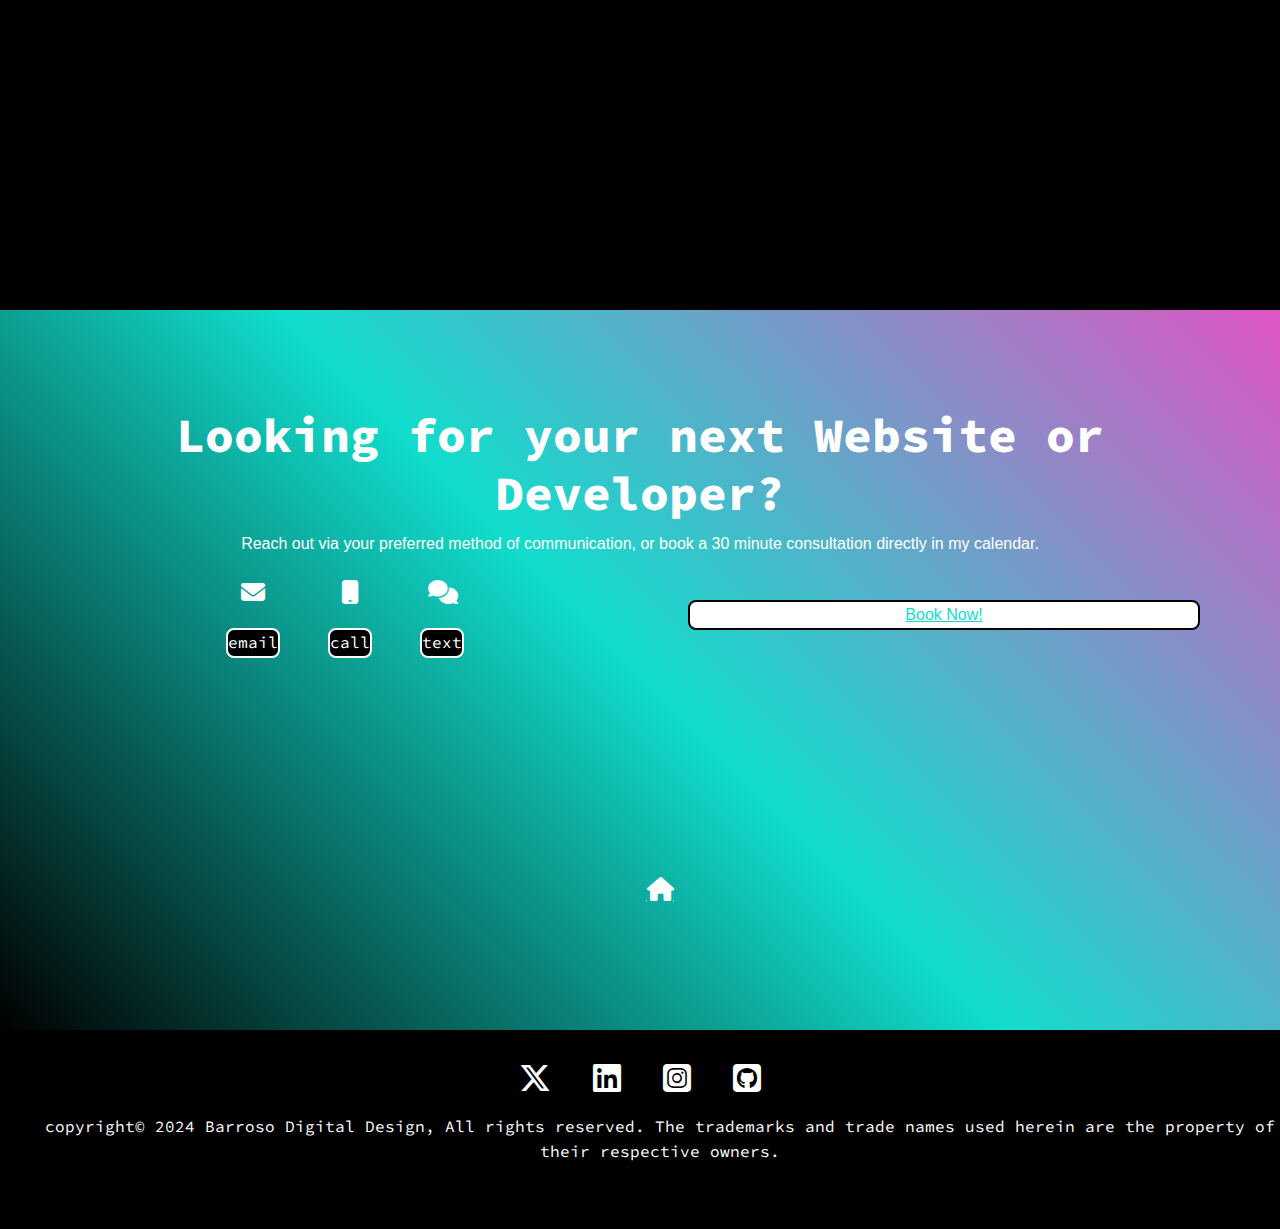
==== commit bbb235d6: "updated" ====
--- a/index.html
+++ b/index.html
@@ -208,7 +208,7 @@
 				<a href="https://www.instagram.com/danny.develops" target="_blank" rel="noopener" class="fa-brands fa-square-instagram fa-2x"><span class="label"></span></a>
 				<a href="https://github.com/barroso2223" target="_blank" rel="noopener" class="fa-brands fa-square-github fa-2x"><span class="label"></span></a>
 				<ul class="copyright">
-					<li>copyright&copy; 2024 Daniel Barroso</li>
+					<li>copyright&copy; 2024 Barroso Digital Design, All rights reserved. The trademarks and trade names used herein are the property of their respective owners.</li>
 				</ul> 
 			</section>
 		</main>--- a/main.css
+++ b/main.css
@@ -119,15 +119,16 @@
 
 :root:has(#Family:checked),
 :root:has(#familia:checked) {
-	--clrThemePink: rgb(103, 202, 230);
-	--clrThemeTeal: rgb(17, 221, 204);
-	--clrMain900: rgb(201, 206, 201);
+	--clrThemePink: rgb(163, 226, 244);
+	--clrThemeTeal: rgb(16, 170, 157);
+	--clrMain900: rgb(212, 216, 212);
 	--clrMain100: black;
 
 	#home,
 	#change {
 		background: rgb(85, 88, 85);
 		background-image: url(images/familycroppedmoreleft.png);
+		background-position: center;
 		background-size: cover;
 		background-blend-mode: overlay;
 		aspect-ratio: 16/9;
@@ -135,11 +136,13 @@
 	}
 
 	#footer {
-		background-image: url(images/familycroppedmoreleft.png);
+		background: var(--clrMain900);
+		/* background-image: url(images/familycroppedmoreleft.png);
+		background-position: bottom 5px; */
 		overflow: hidden;
 		background-repeat: no-repeat;
-		background-attachment: fixed;
 		background-size: cover;
+		/* background-blend-mode: overlay; */
 	}
 }
 
@@ -148,7 +151,7 @@
 	--clrThemePink: rgb(248, 160, 20);
 	--clrThemeTeal: rgb(44, 214, 200);
 	--clrMain900: rgb(108, 85, 17);
-	--clrMain100: white;
+	--clrMain100: rgb(249, 245, 231);
 
 	#home,
 	#change {
@@ -167,7 +170,7 @@
 		overflow: hidden;
 		background-repeat: no-repeat;
 		background-size: cover;
-		inset: 0;
+		background-position: center -15px;
 	}
 }
 
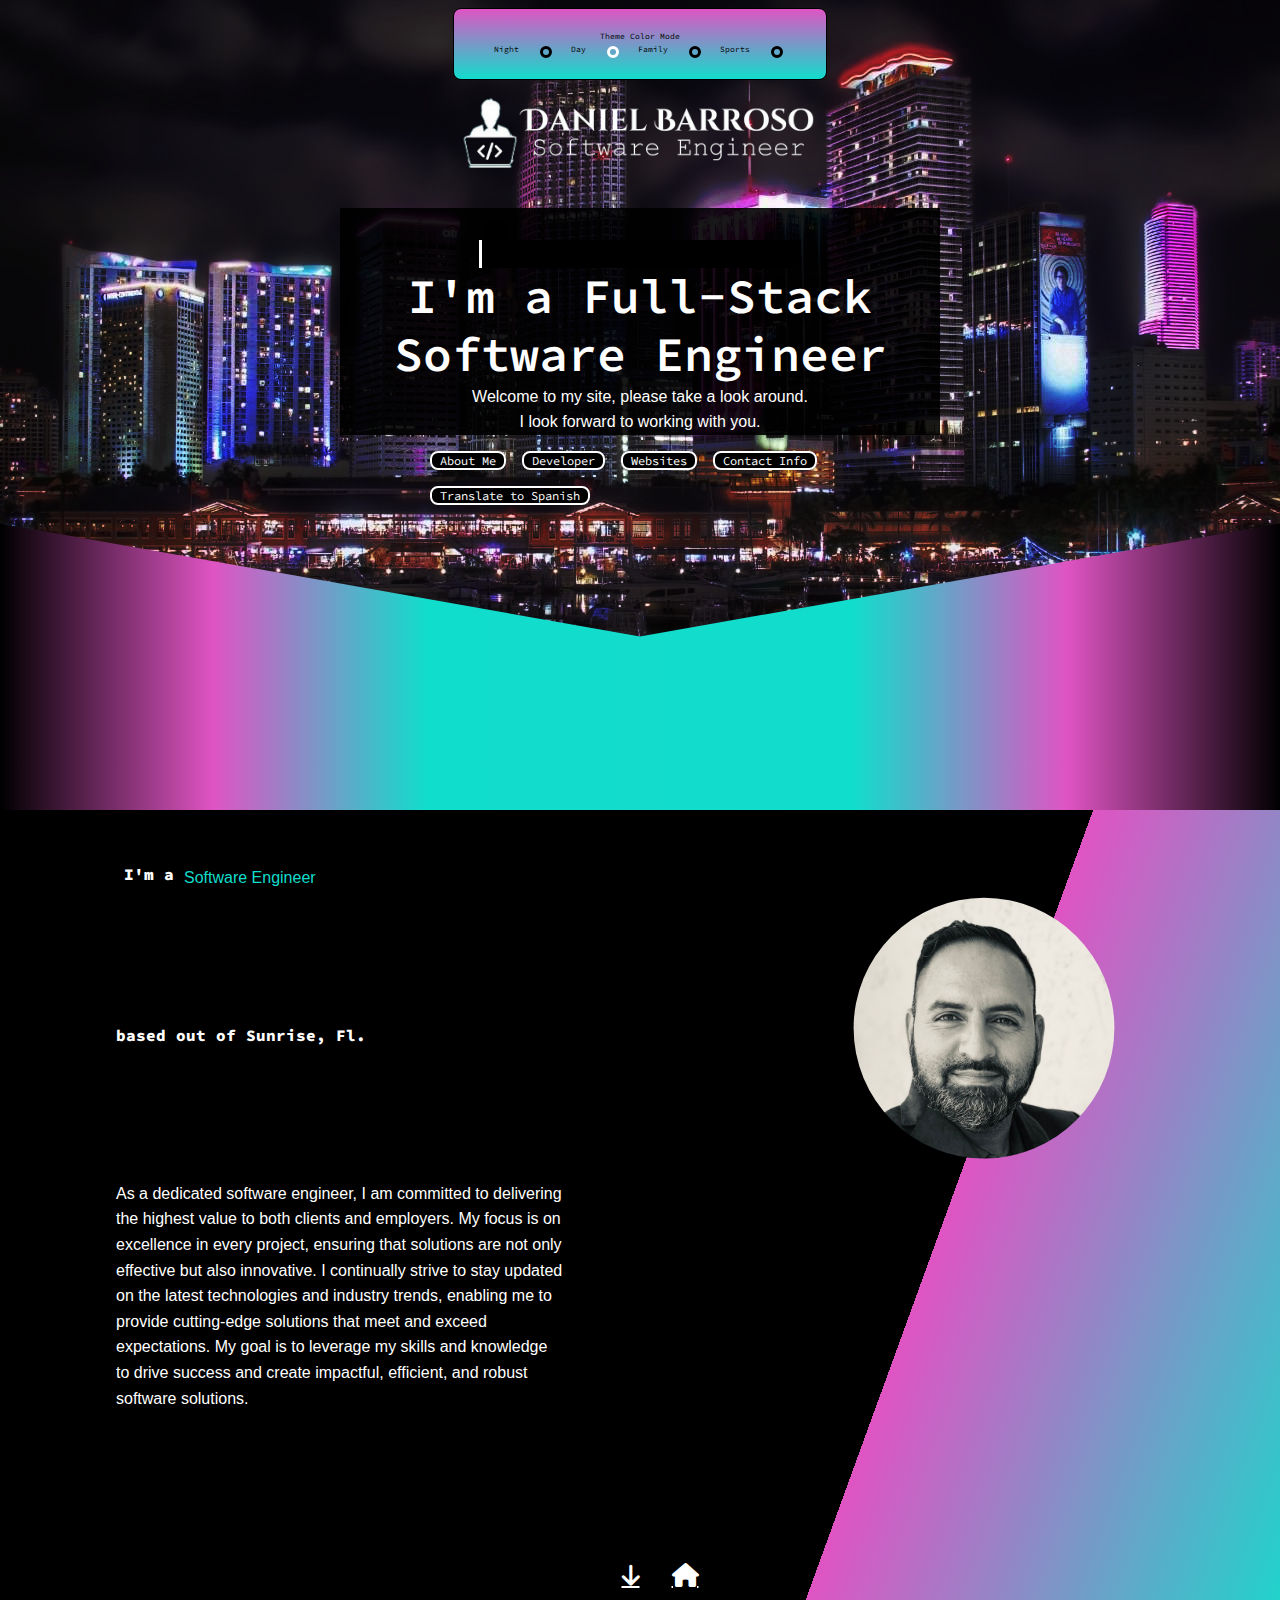
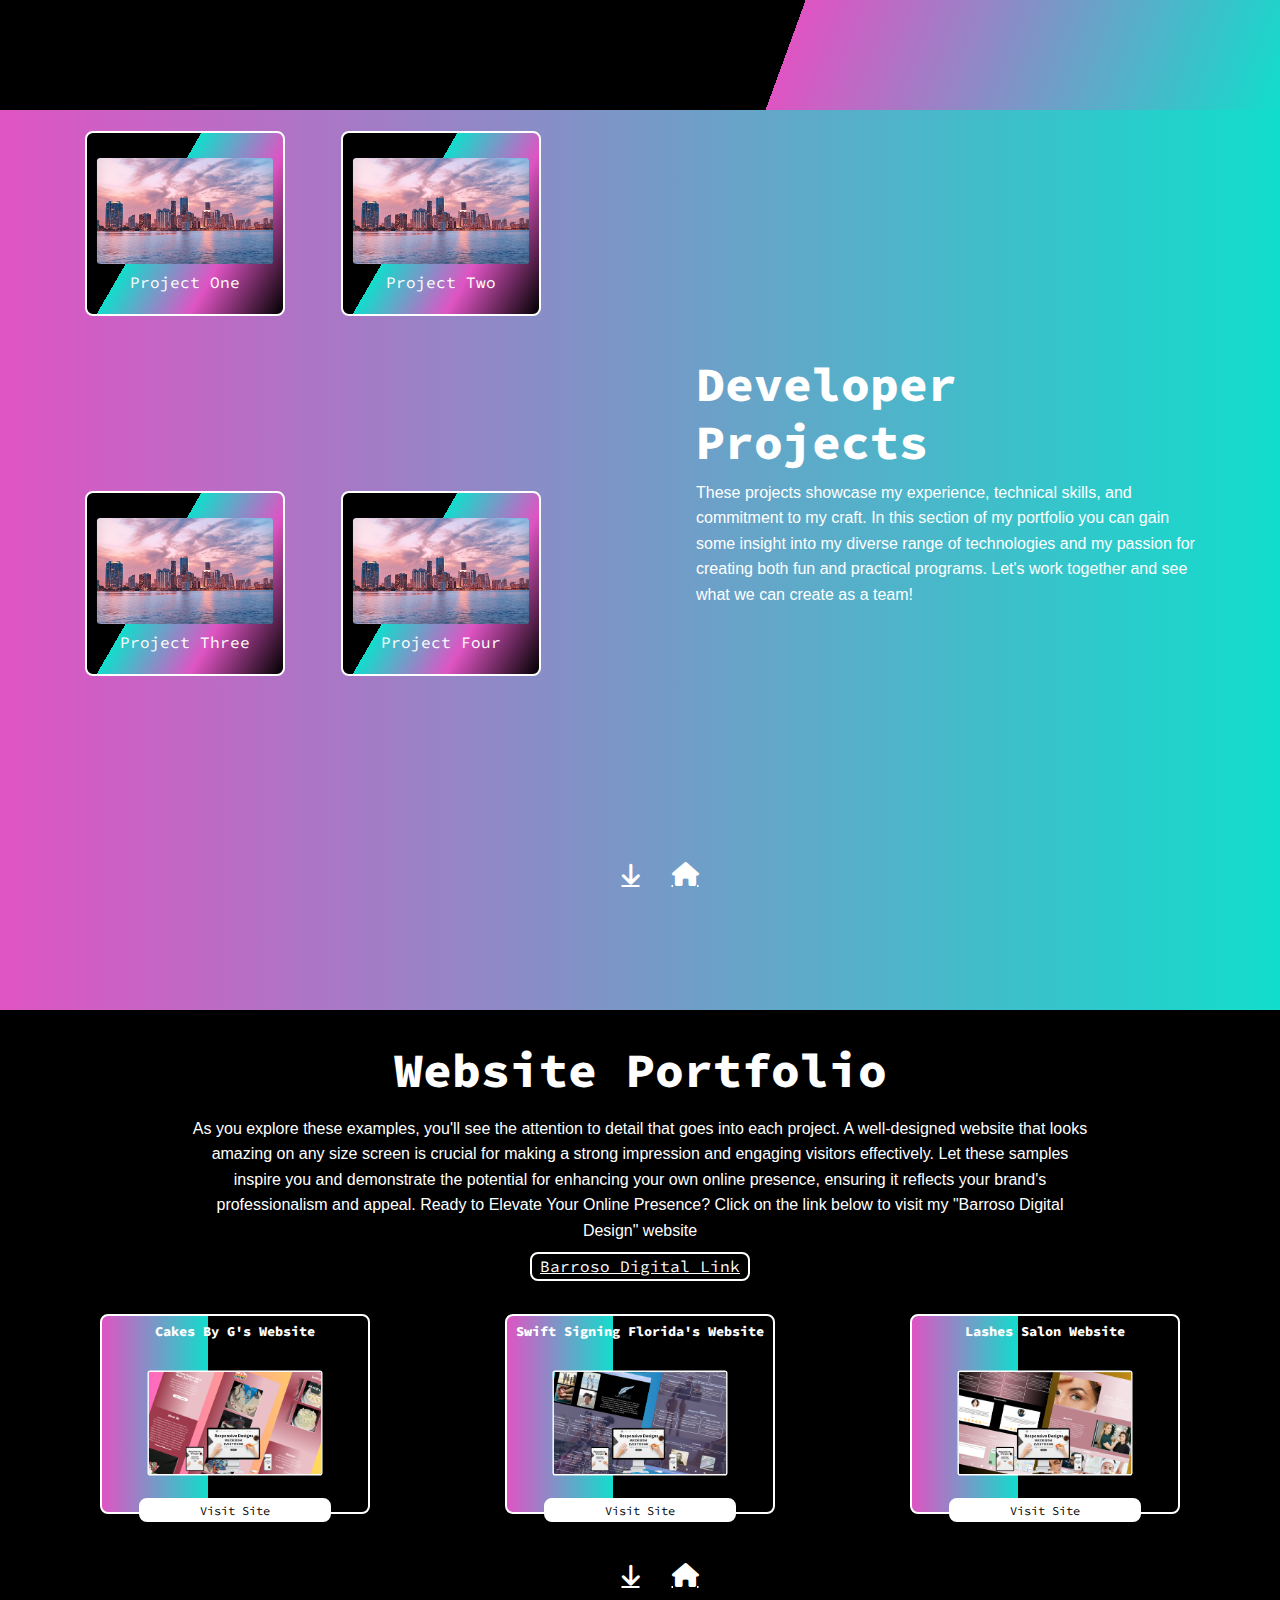
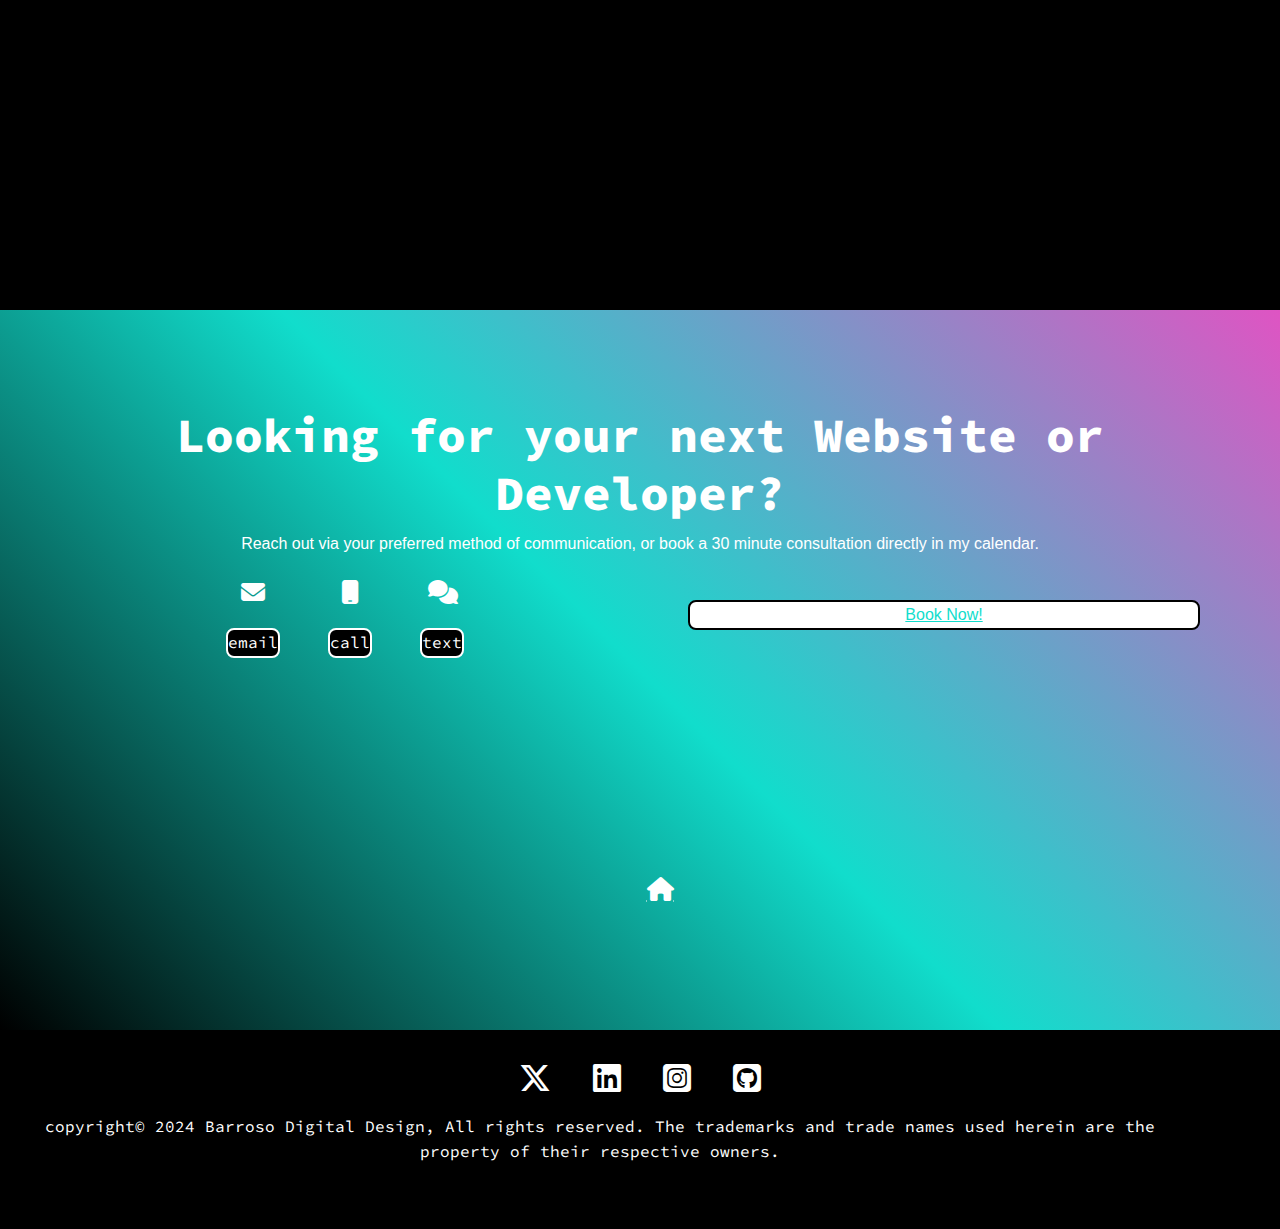
==== commit 3c156176: "updated margins/padding and max-width" ====
--- a/index.html
+++ b/index.html
@@ -145,7 +145,8 @@
 					<header class="major">
 						<h2>Website Portfolio</h2>
 					</header>
-					<p>As you explore these examples, you'll see the attention to detail that goes into each project. A well-designed website that looks amazing on any size screen is crucial for making a strong impression and engaging visitors effectively. Let these samples inspire you and demonstrate the potential for enhancing your own online presence, ensuring it reflects your brand's professionalism and appeal.  </p>
+					<p>As you explore these examples, you'll see the attention to detail that goes into each project. A well-designed website that looks amazing on any size screen is crucial for making a strong impression and engaging visitors effectively. Let these samples inspire you and demonstrate the potential for enhancing your own online presence, ensuring it reflects your brand's professionalism and appeal. Ready to Elevate Your Online Presence? Click on the link below to visit my "Barroso Digital Design" website</p>
+					<a href="https://barrosodigital.netlify.app/" target="_blank" rel="noopener">Barroso Digital Link</a>
 					<div class="portfolioGrid">
 						<div class="websiteCard">
 							<h3>Cakes By G's Website</h3></a>
--- a/main.css
+++ b/main.css
@@ -319,7 +319,7 @@
 #home, 
 #change {
 	min-height: 90dvh;
-	width: 100dvw;
+	max-width: 100dvw;
 	padding: .5rem 0 .5rem 0 ;
 	color: rgba(255, 255, 255, 0.75);
 	background: rgb(44, 41, 41);
@@ -502,7 +502,7 @@
 #Me {
 	padding: 3rem 2rem;
 	min-height: 100dvh;
-	width: 100dvw;
+	max-width: 100dvw;
 	display: grid;
 	background: linear-gradient(110deg, var(--clrMain900) 68%,  var(--clrThemePink) 5%, var(--clrThemeTeal));
 	color: var(--clrMain100);
@@ -689,7 +689,7 @@
 		background: linear-gradient(to right, var(--clrThemePink), var(--clrThemeTeal));
 		color: var(--clrMain100);
 		min-height: 100dvh;
-		width: 100dvw;
+		max-width: 100dvw;
 		padding: 1rem 1rem;
 	}
 
@@ -737,7 +737,7 @@
 	#website, 
 	#Sitios {
 		min-height: 100dvh;
-		width: 100dvw;
+		max-width: 100dvw;
 		padding: 2rem 2rem;
 		background: var(--clrMain900);
 		color: var(--clrMain100);
@@ -763,6 +763,23 @@
 		color: var(--clrMain100);
 		margin: auto;
 		max-width: 900px;
+	}
+
+	#website .container > a, 
+	#Sitios .container > a {
+		text-align: center;
+		color: var(--clrMain100);
+		margin: auto;
+		border: 2px solid var(--clrMain100);
+		border-radius: .5rem;
+		padding: 0 .5rem;
+		text-decoration: underline;
+		list-style: none;
+	}
+
+	#website .container > a:hover, 
+	#Sitios .container > a:hover {
+		background: var(--clrThemePink);
 	}
 
 	#website .portfolioGrid, 
@@ -839,7 +856,7 @@
 		color: var(--clrMain100);
 		background: linear-gradient(45deg, var(--clrMain900), var(--clrThemeTeal), var(--clrThemePink));
 		min-height: 80dvh;
-		width: 100dvw;
+		max-width: 100dvw;
 		padding: .5rem 2rem;
 		display: grid;
 		text-align: center;
@@ -1159,7 +1176,7 @@
 
 #footer {
 	min-height: 20dvh;
-	width: 100dvw;
+	max-width: 100dvw;
 	padding: 2em 0 2em 0 ;
 	color: var(--clrMain100);
 	background-image: url("./images/miaminights2.jpg");
@@ -1187,3 +1204,10 @@
 	margin: 0 1rem;
 }
 
+#footer ul li {
+	display: grid;
+	place-items: center;
+	max-width: 90dvw;
+	padding-right: 2rem;
+}
+
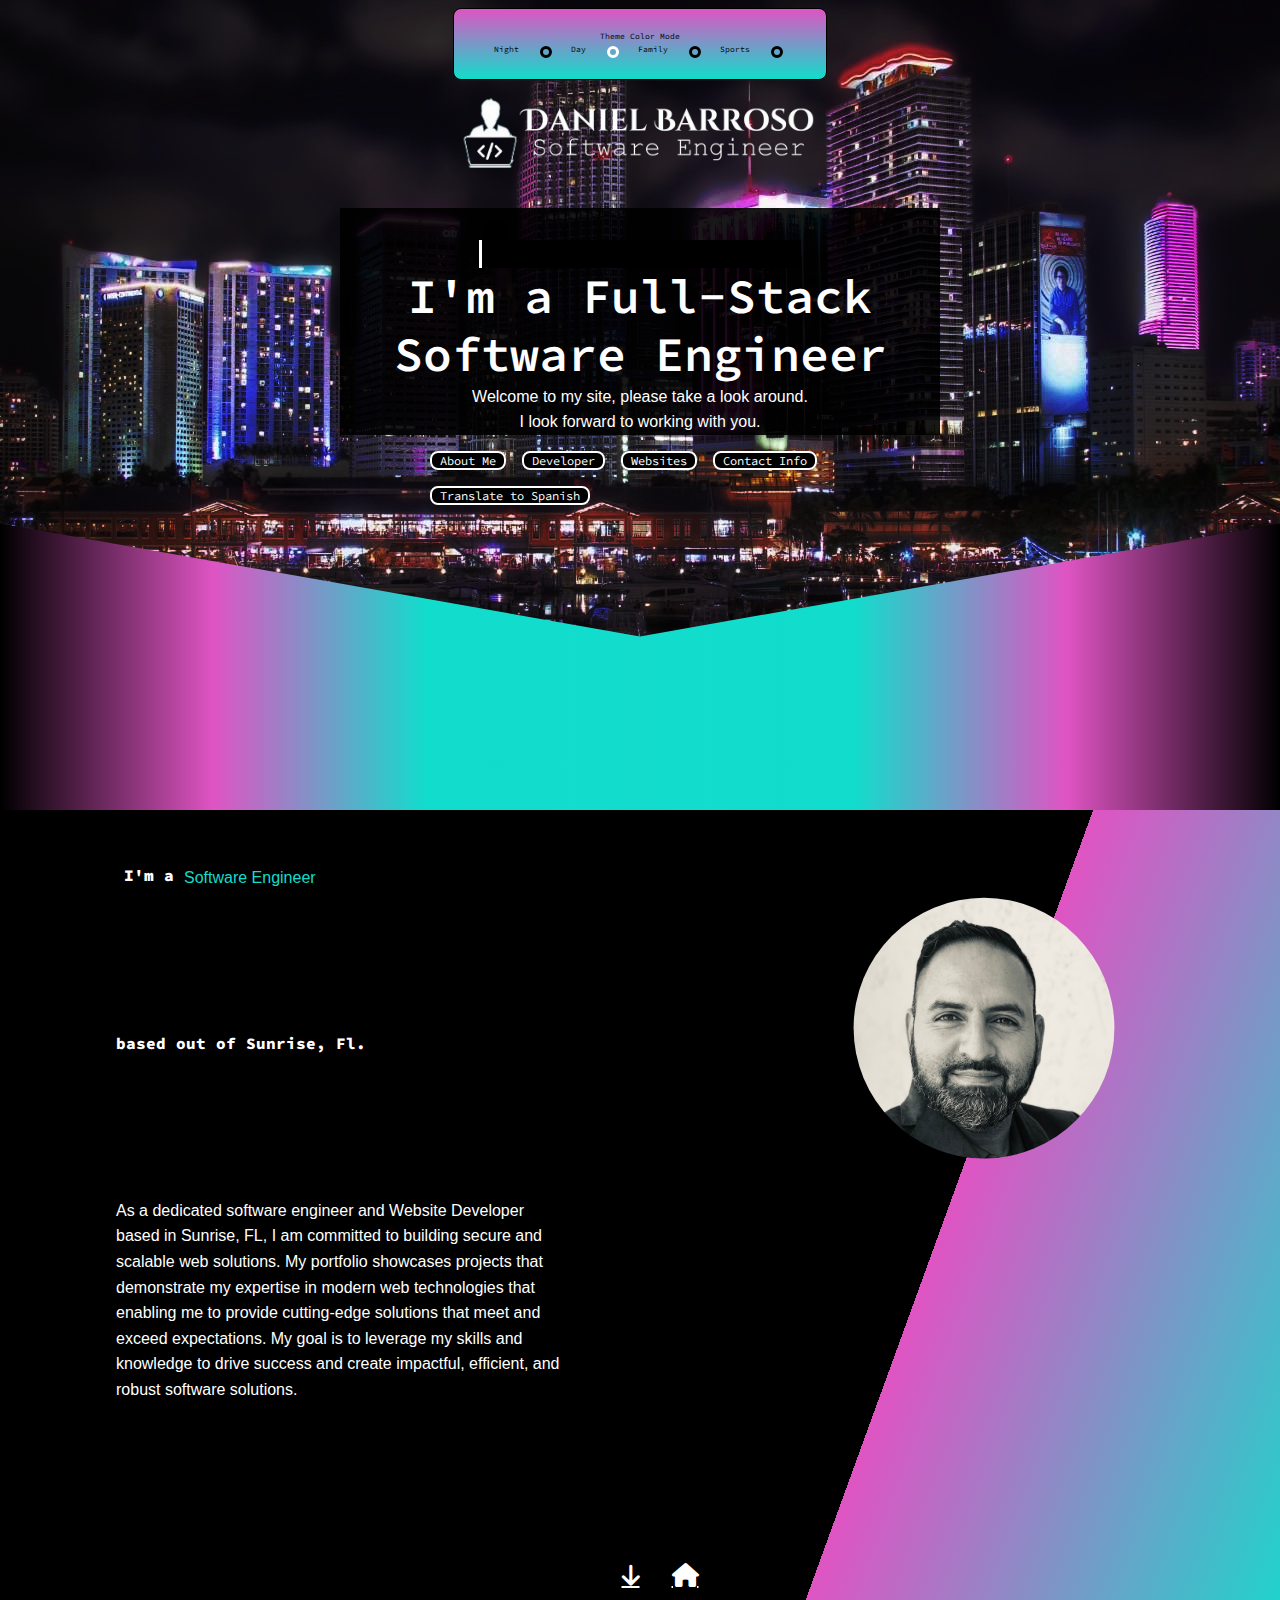
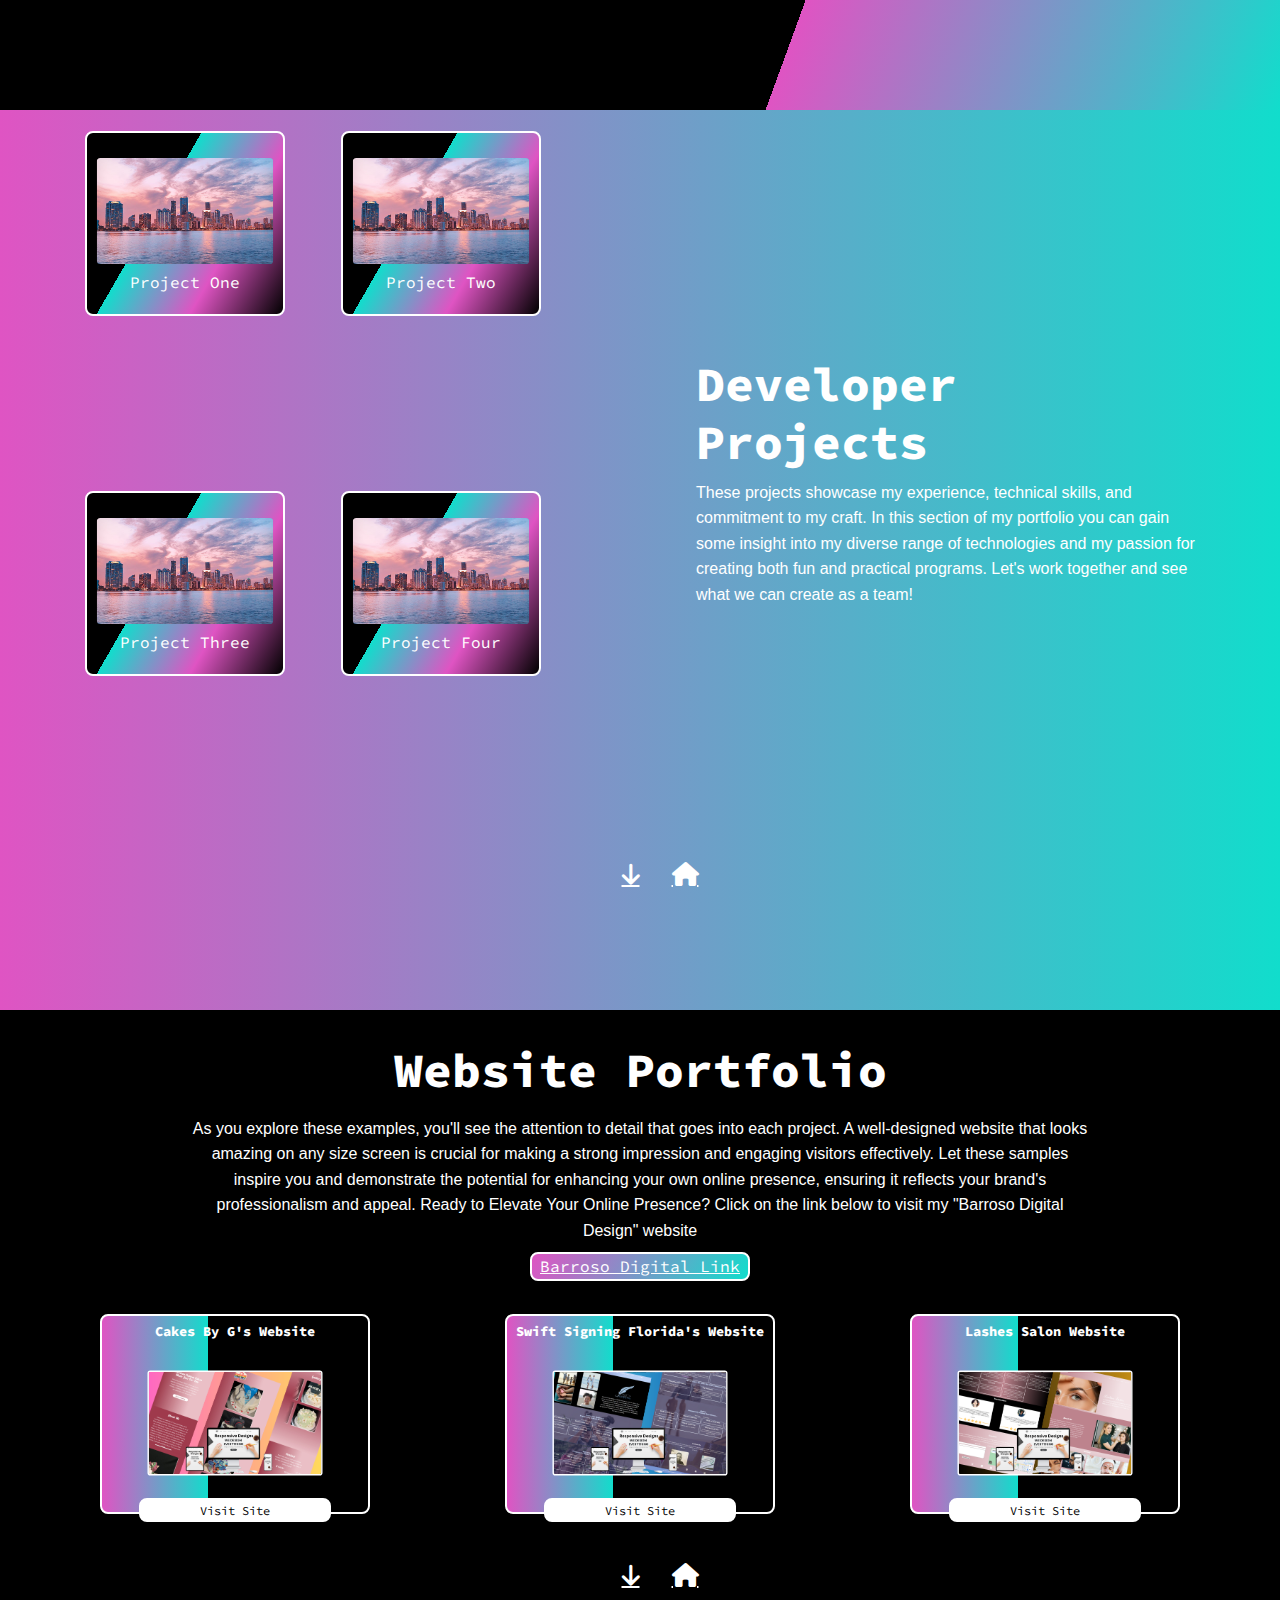
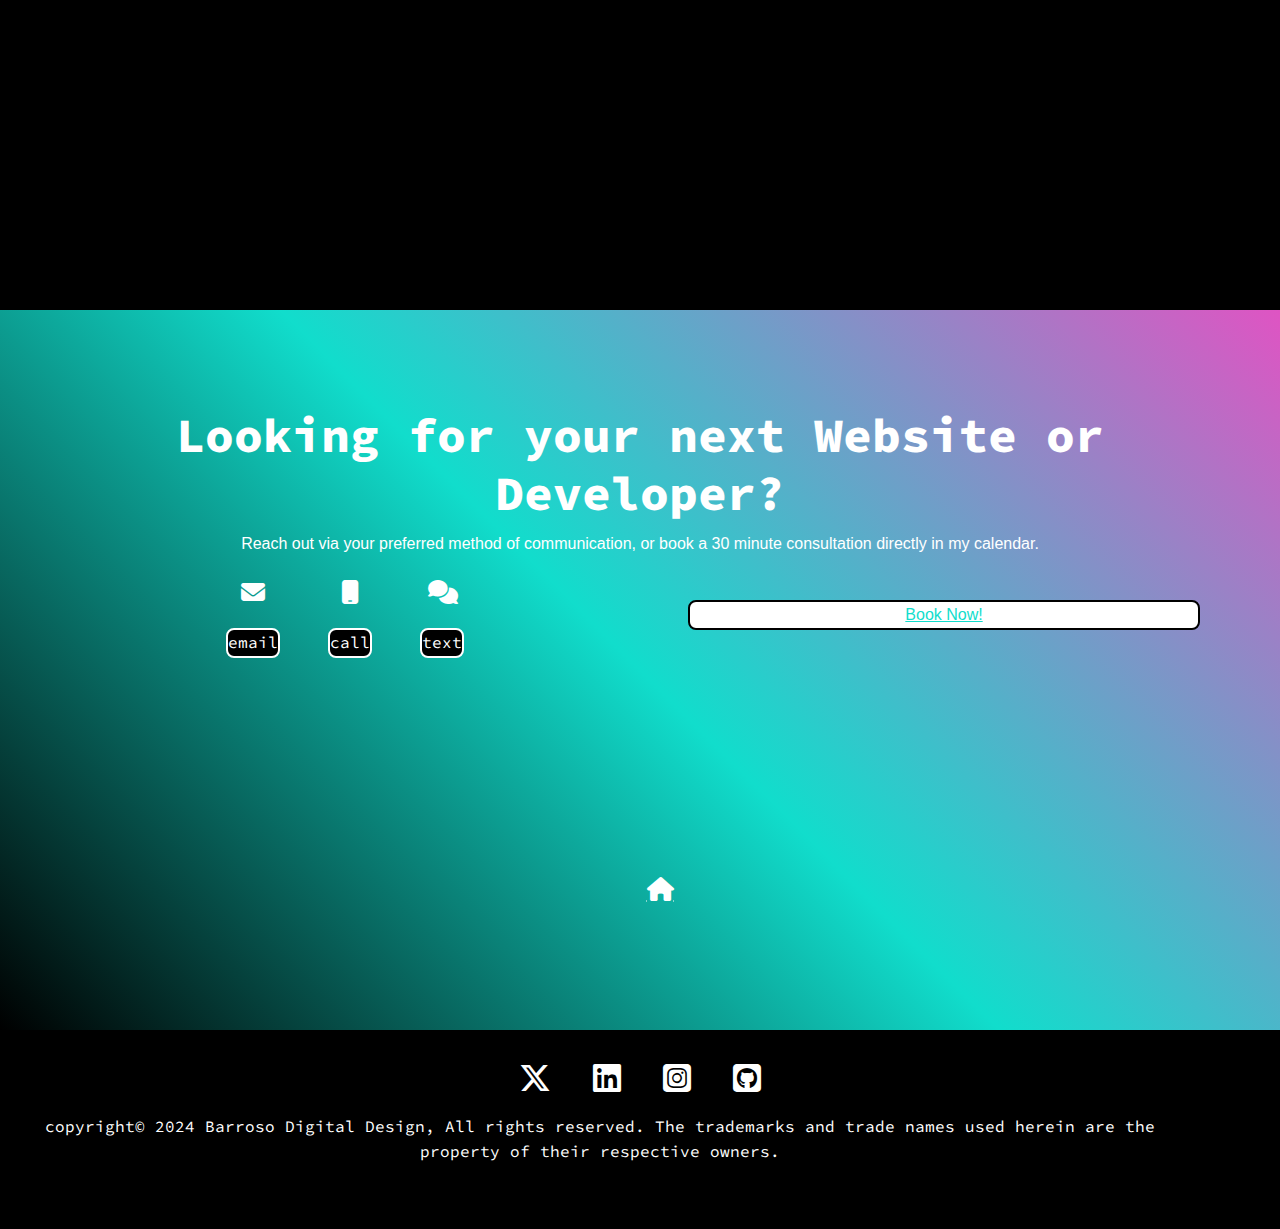
==== commit 81399630: "updated animation and text" ====
--- a/index.html
+++ b/index.html
@@ -1,8 +1,10 @@
 <!DOCTYPE HTML>
 <html>
 	<head>
-		<title>Daniel Barroso Portfolio</title>
+		<title>Daniel Barroso - Full-Stack Software Engineer Portfolio | Web Developer | Sunrise, FL</title>
+
 		<meta charset="utf-8" />
+		<meta name="description" content="Daniel Barroso is a Full-Stack Software Engineer based in Sunrise, FL. Explore his portfolio showcasing projects, skills, and experience in software development, web design, and digital solutions.">
 		<meta http-equiv="content-type" content="text/html;charset=utf-8" />
 		<meta name="viewport" content="width=device-width, initial-scale=1, user-scalable=no" />
 		<link rel="preconnect" href="https://fonts.googleapis.com">
@@ -65,7 +67,7 @@
 				<div class="split">
 					<div class="aboutMeLeft splitLeft">
 						<div class="major autoText wrapper">
-							<h2>I'm a</h2>
+							<h3>I'm a</h3>
 							<div class="words">
 								<span id="teal">Software Engineer</span>
 								<span id="pink">Full-Stack Developer</span>
@@ -85,7 +87,7 @@
 							
 						</div>
 						<h3>based out of Sunrise, Fl.</h3> 
-						<p class="majorText">As a dedicated software engineer, I am committed to delivering the highest value to both clients and employers. My focus is on excellence in every project, ensuring that solutions are not only effective but also innovative. I continually strive to stay updated on the latest technologies and industry trends, enabling me to provide cutting-edge solutions that meet and exceed expectations. My goal is to leverage my skills and knowledge to drive success and create impactful, efficient, and robust software solutions.</p>
+						<p class="majorText">As a dedicated software engineer and Website Developer based in Sunrise, FL, I am committed to building secure and scalable web solutions. My portfolio showcases projects that demonstrate my expertise in modern web technologies that enabling me to provide cutting-edge solutions that meet and exceed expectations. My goal is to leverage my skills and knowledge to drive success and create impactful, efficient, and robust software solutions.</p>
 					</div>
 					<div class="splitRight">
 						<div class="imgContainer">
--- a/main.css
+++ b/main.css
@@ -5,6 +5,7 @@
 	--clrThemeTeal: rgb(17, 221, 204);
 	--clrMain100: white;
 	--clrMain900: black;
+	--ombreTheme: linear-gradient(120deg, var(--clrThemePink), var(--clrThemeTeal));
 	
 
 	--ffTheme: "Source Code Pro", monospace, Helvetica, sans-serif;
@@ -74,14 +75,6 @@
 #selector input[type="radio"]#dia {
 	--radioColor: white;
 }
-/* 
-#selector input[type="radio"]#english {
-	--radioColor: var(--clrMain100);
-}
-
-#selector input[type="radio"]#change {
-	--radioColor: var(--clrMain100);
-} */
 
 :root:has(#dark:checked),
 :root:has(#noche:checked) {
@@ -110,7 +103,7 @@
 
 	#footer {
 		background-image: url(images/Miami\ Day2.png);
-		overflow: hidden;
+		overflow-x: hidden;
 		background-repeat: no-repeat;
 		background-attachment: fixed;
 		background-size: cover;
@@ -139,7 +132,7 @@
 		background: var(--clrMain900);
 		/* background-image: url(images/familycroppedmoreleft.png);
 		background-position: bottom 5px; */
-		overflow: hidden;
+		overflow-x: hidden;
 		background-repeat: no-repeat;
 		background-size: cover;
 		/* background-blend-mode: overlay; */
@@ -167,7 +160,7 @@
 
 	#footer {
 		background: url(images/miamiSports10.png);
-		overflow: hidden;
+		overflow-x: hidden;
 		background-repeat: no-repeat;
 		background-size: cover;
 		background-position: center -15px;
@@ -312,6 +305,43 @@
 .button:hover {
 	background: var(--clrMain100);
 	color: var(--clrMain900);
+}
+
+#aboutMe,
+#developer,
+#website,
+#contactMe {
+	animation: scrollReveal ease-in-out both;
+	animation-timeline: view();
+	animation-range: entry 50% cover 50%;
+}
+
+@keyframes scrollReveal {
+	from {
+		opacity: 0;
+		transform: translateY(100px);
+	}
+	to {
+		opacity: 1;
+		transform: translateY(0);
+	}
+}
+
+#footer {
+	animation: scrollReveal2 ease-in-out both;
+	animation-timeline: view();
+	animation-range: entry 25% cover 25%;
+}
+
+@keyframes scrollReveal2 {
+	from {
+		opacity: 0;
+		transform: translateY(100px);
+	}
+	to {
+		opacity: 1;
+		transform: translateY(0);
+	}
 }
 
 /* home */
@@ -767,6 +797,7 @@
 
 	#website .container > a, 
 	#Sitios .container > a {
+		background: var(--ombreTheme);
 		text-align: center;
 		color: var(--clrMain100);
 		margin: auto;
@@ -818,6 +849,7 @@
 		place-items: center;
 	}
 
+
 	.websiteCard .button {
 		margin: 0 auto;
 		border: 2px solid var(--clrMain100);
@@ -1180,7 +1212,7 @@
 	padding: 2em 0 2em 0 ;
 	color: var(--clrMain100);
 	background-image: url("./images/miaminights2.jpg");
-	overflow: hidden;
+	overflow-x: hidden;
 	background-repeat: no-repeat;
 	background-attachment: fixed;
 	background-size: cover;
